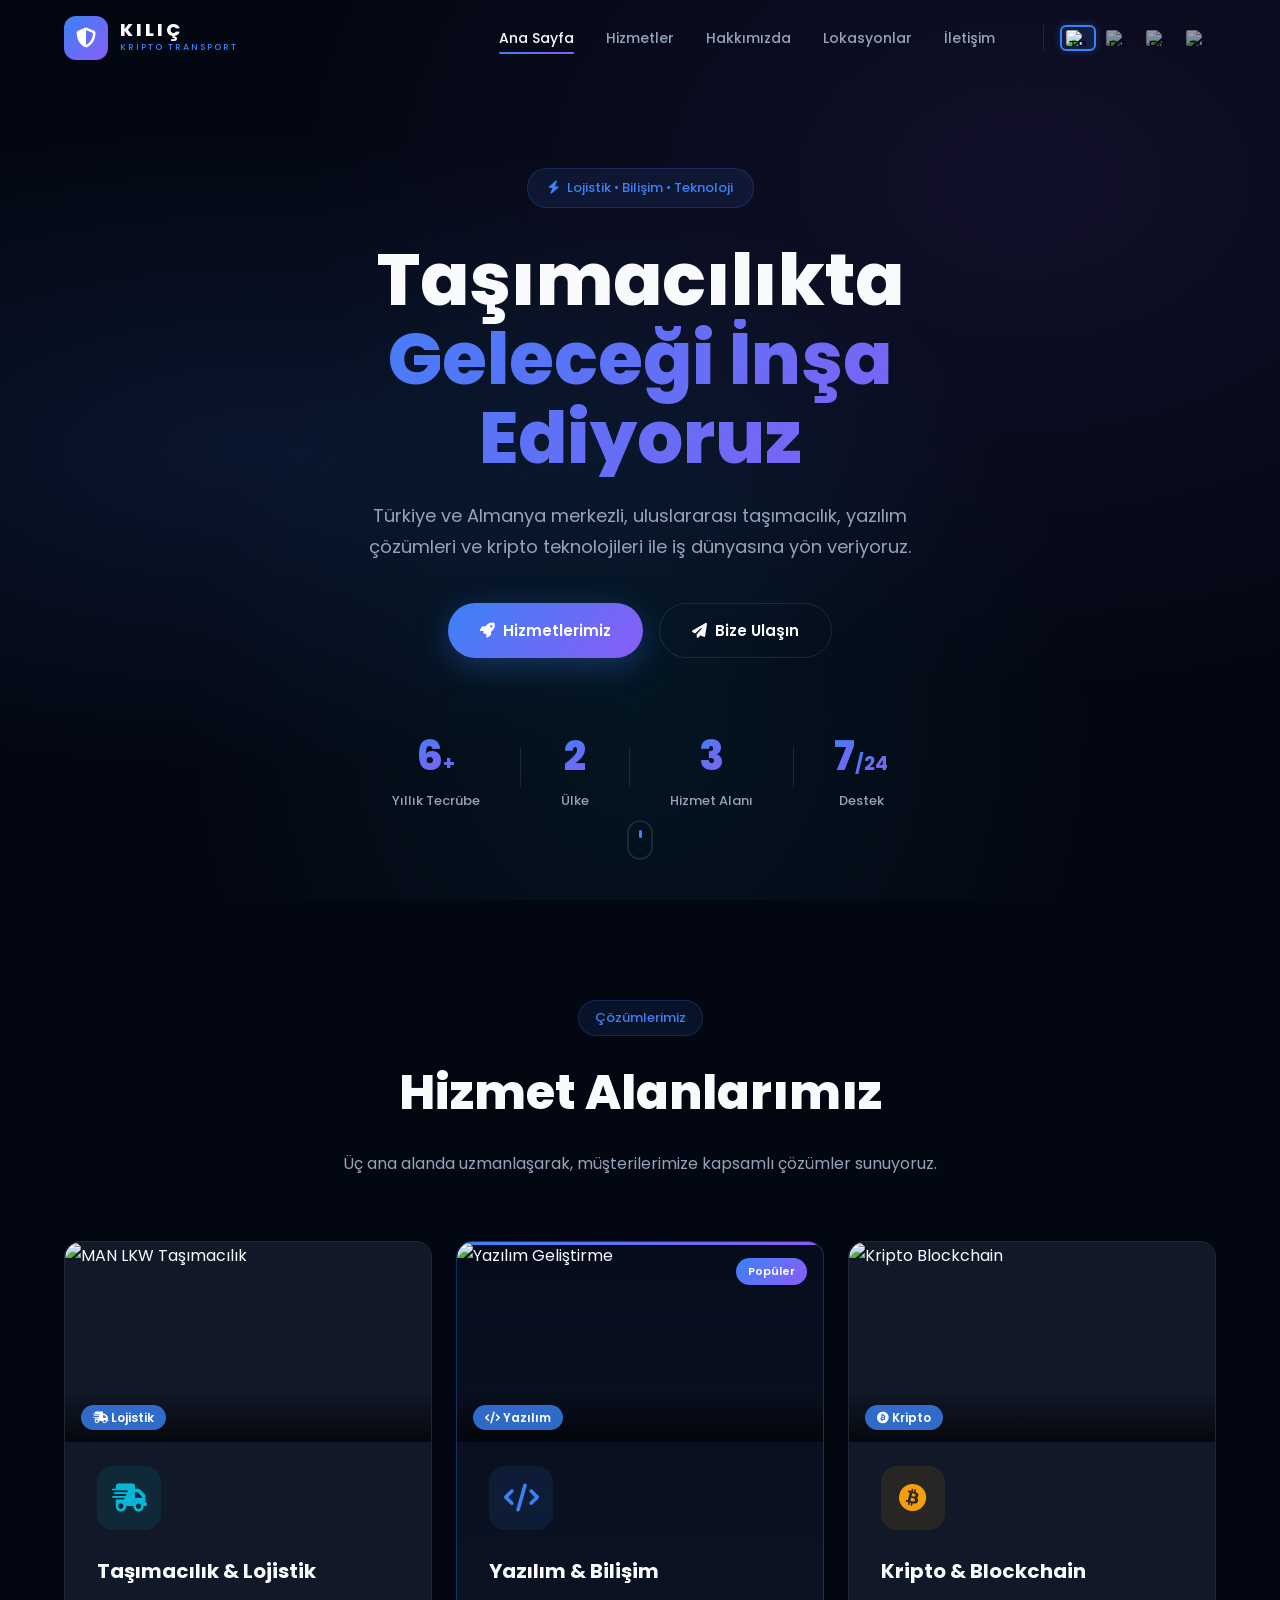
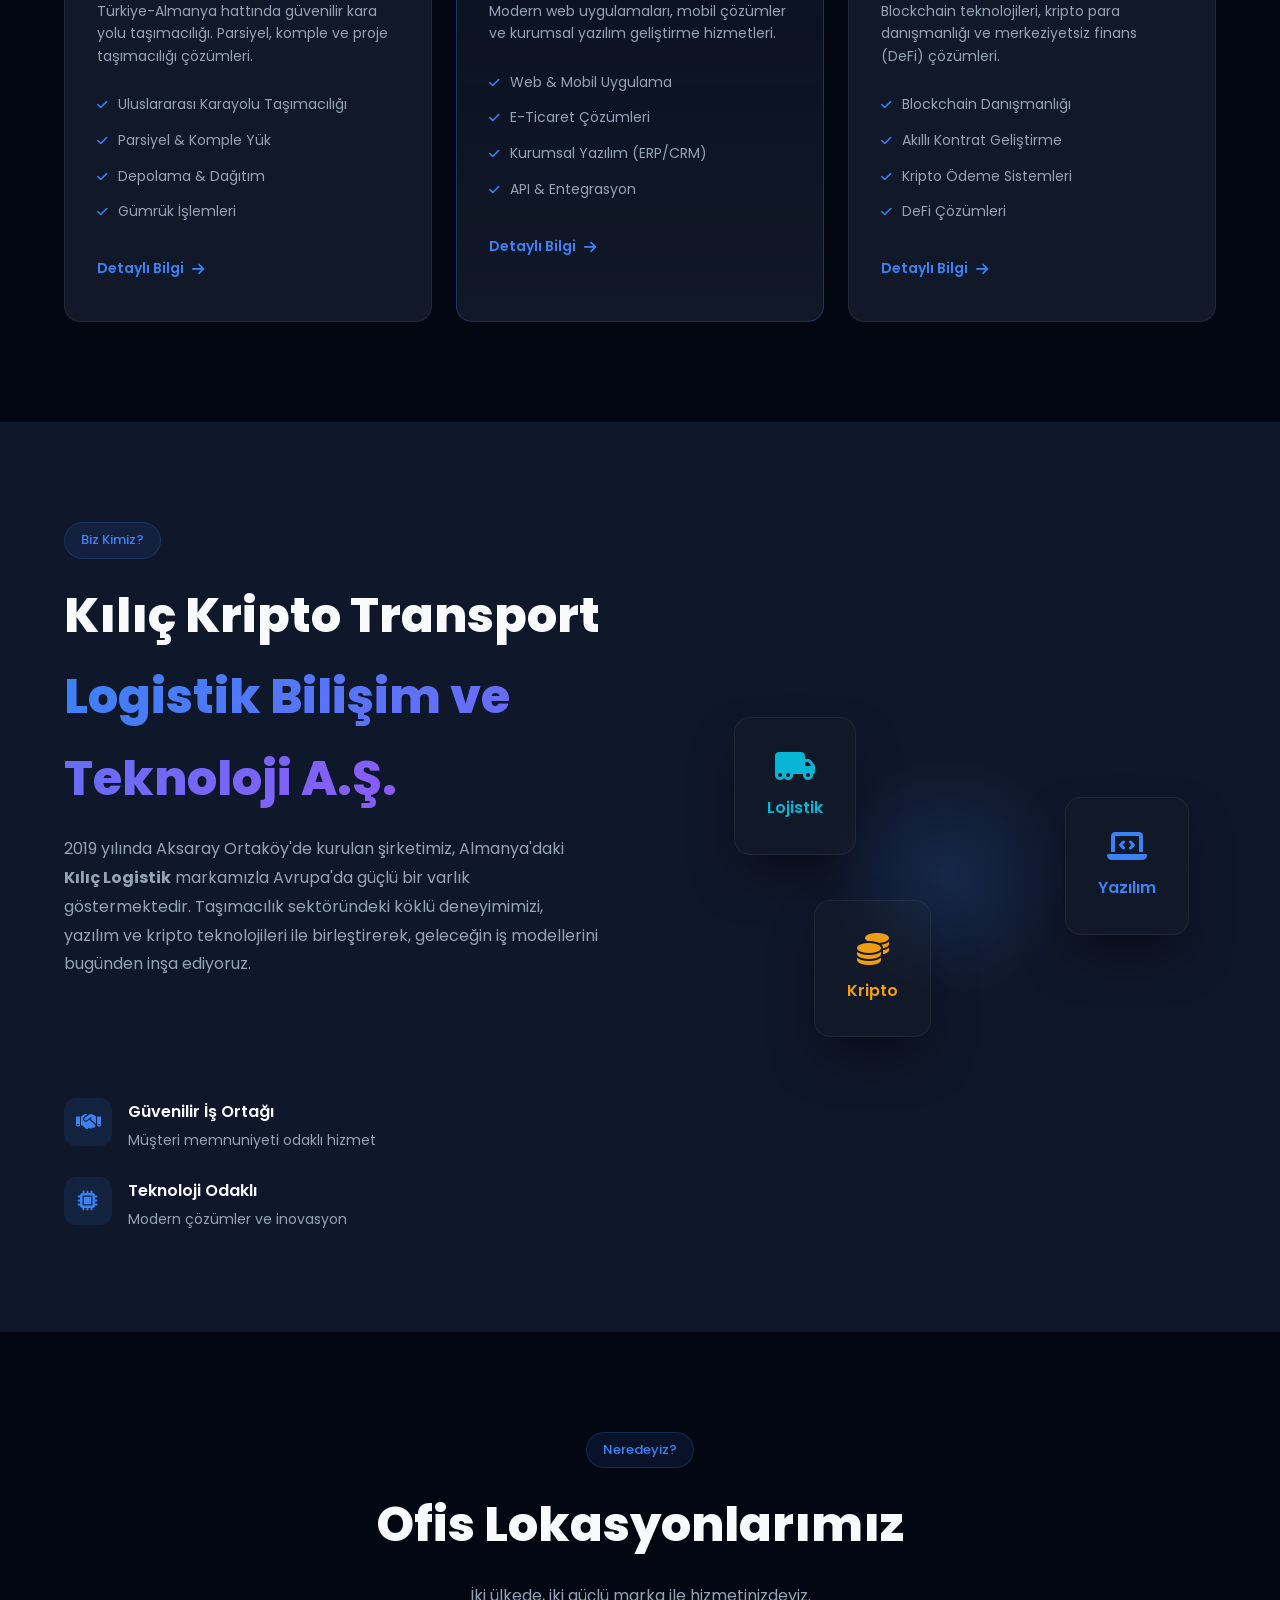
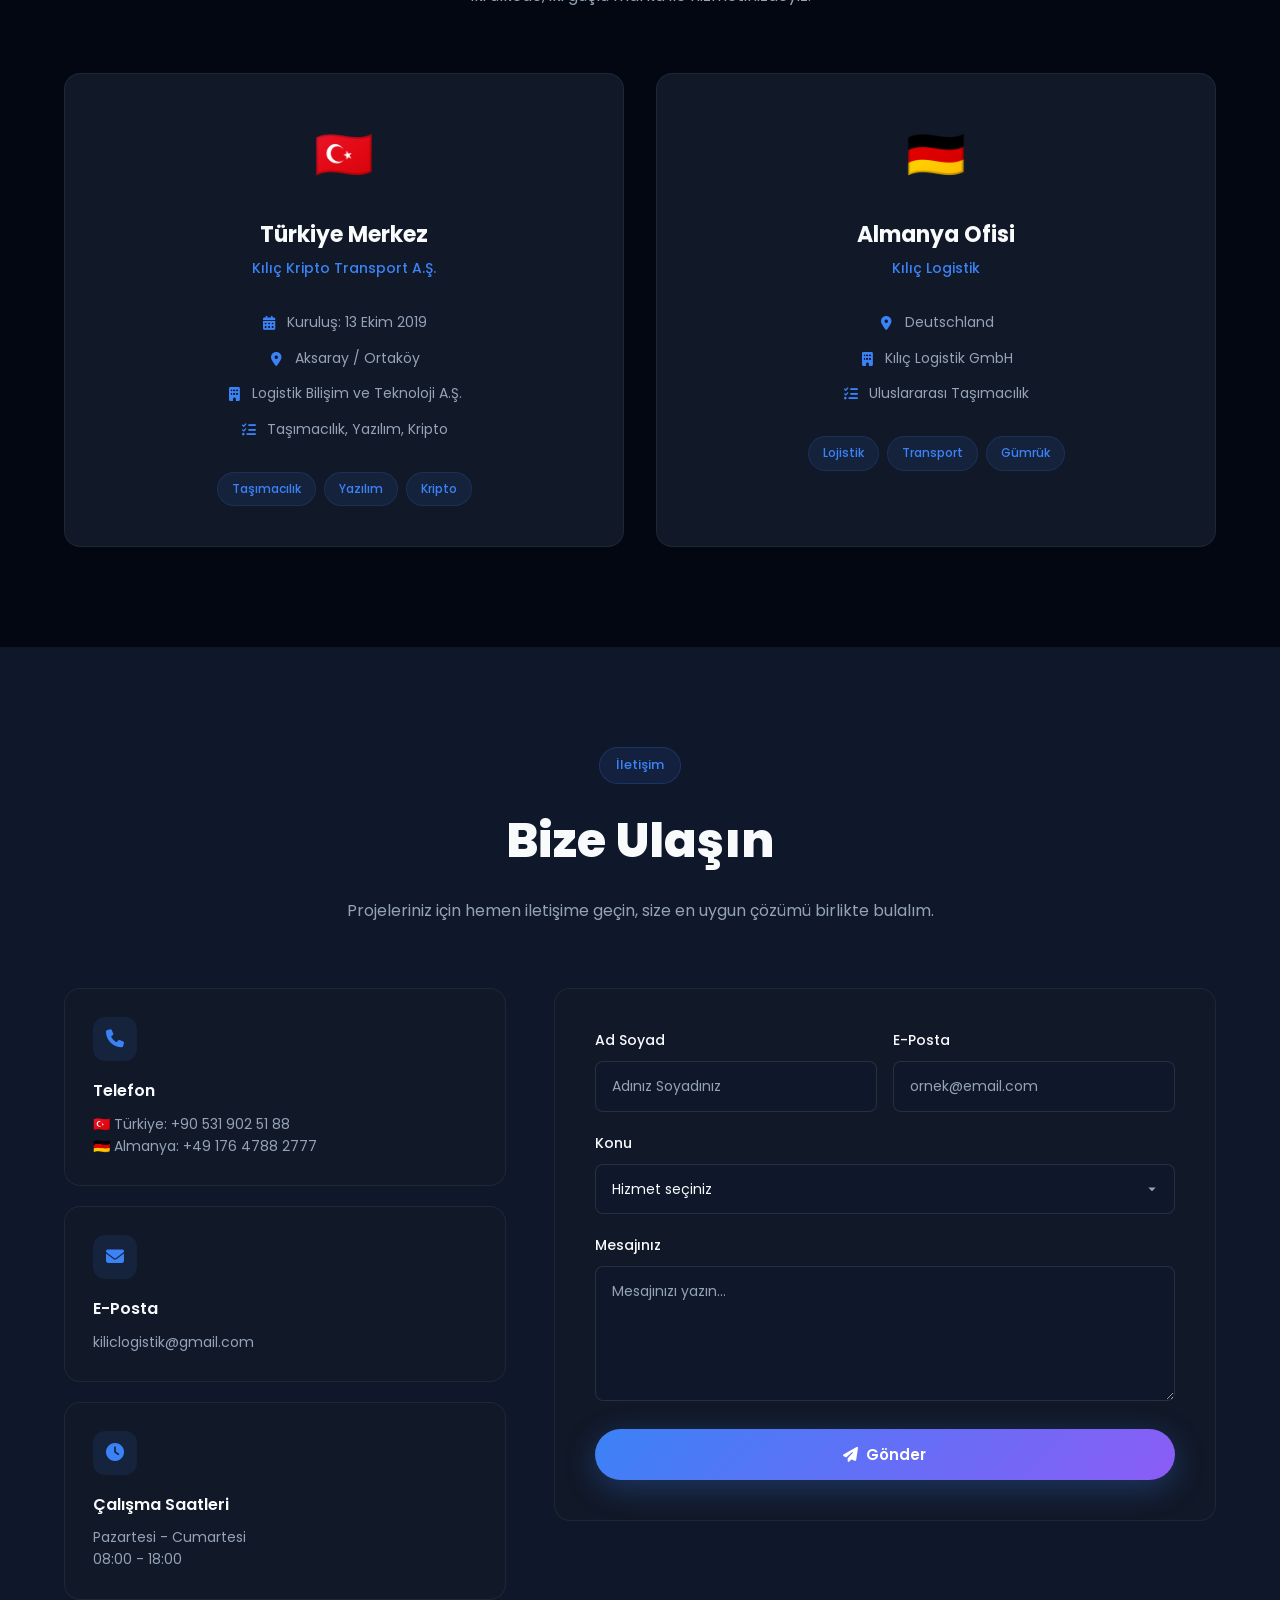
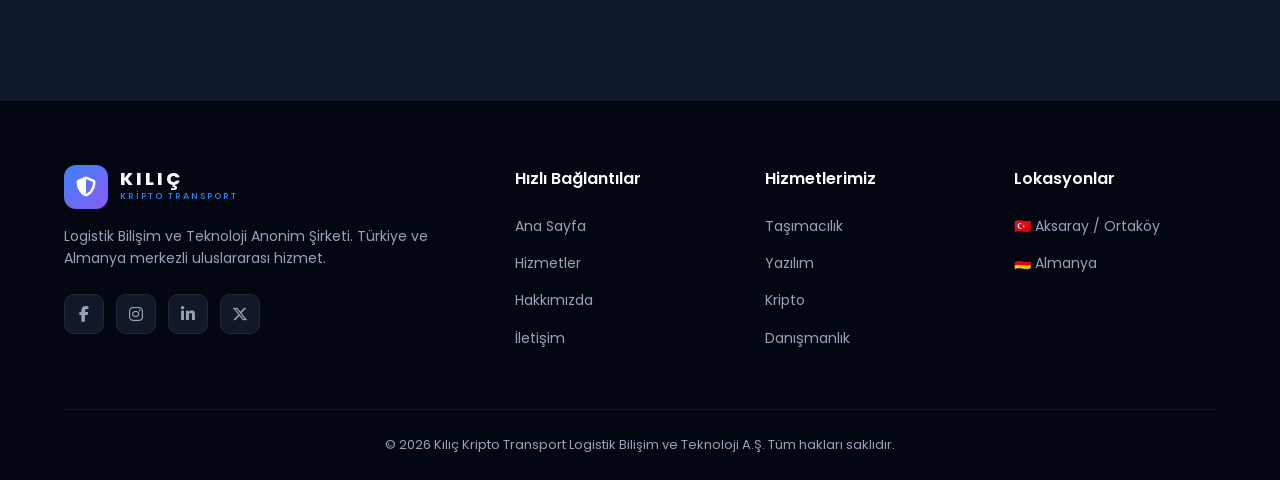
==== index.html @ 47038015 "Dil butonlarina gercek bayrak resimleri eklendi" ====
<!DOCTYPE html>
<html lang="tr">
<head>
    <meta charset="UTF-8">
    <meta name="viewport" content="width=device-width, initial-scale=1.0">
    <title>KILIÇ KRİPTO TRANSPORT | Lojistik, Bilişim & Teknoloji A.Ş.</title>
    <meta name="description" content="Kılıç Kripto Transport - Taşımacılık, Yazılım ve Kripto çözümleri. Aksaray Ortaköy ve Almanya merkezli lojistik ve teknoloji şirketi.">
    <meta name="keywords" content="taşımacılık, lojistik, kripto, yazılım, transport, Aksaray, Almanya, Kılıç Logistik">
    <link rel="preconnect" href="https://fonts.googleapis.com">
    <link rel="preconnect" href="https://fonts.gstatic.com" crossorigin>
    <link href="https://fonts.googleapis.com/css2?family=Poppins:wght@300;400;500;600;700;800;900&display=swap" rel="stylesheet">
    <link rel="stylesheet" href="https://cdnjs.cloudflare.com/ajax/libs/font-awesome/6.5.1/css/all.min.css">
    <link rel="stylesheet" href="css/style.css">
</head>
<body>

    <!-- Navbar -->
    <nav class="navbar" id="navbar">
        <div class="container">
            <a href="#hero" class="logo">
                <div class="logo-icon">
                    <i class="fas fa-shield-halved"></i>
                </div>
                <div class="logo-text">
                    <span class="logo-main">KILIÇ</span>
                    <span class="logo-sub">KRİPTO TRANSPORT</span>
                </div>
            </a>
            <ul class="nav-links" id="navLinks">
                <li><a href="#hero" class="active" data-i18n="navHome">Ana Sayfa</a></li>
                <li><a href="#hizmetler" data-i18n="navServices">Hizmetler</a></li>
                <li><a href="#hakkimizda" data-i18n="navAbout">Hakkımızda</a></li>
                <li><a href="#lokasyonlar" data-i18n="navLocations">Lokasyonlar</a></li>
                <li><a href="#iletisim" data-i18n="navContact">İletişim</a></li>
                <li class="lang-switch">
                    <button class="lang-btn active-lang" data-lang="tr"><img src="https://flagcdn.com/w40/tr.png" alt="TR" width="24" height="16"></button>
                    <button class="lang-btn" data-lang="de"><img src="https://flagcdn.com/w40/de.png" alt="DE" width="24" height="16"></button>
                    <button class="lang-btn" data-lang="en"><img src="https://flagcdn.com/w40/gb.png" alt="EN" width="24" height="16"></button>
                    <button class="lang-btn" data-lang="zh"><img src="https://flagcdn.com/w40/cn.png" alt="ZH" width="24" height="16"></button>
                </li>
            </ul>
            <button class="hamburger" id="hamburger" aria-label="Menüyü aç">
                <span></span>
                <span></span>
                <span></span>
            </button>
        </div>
    </nav>

    <!-- Hero Section -->
    <section class="hero" id="hero">
        <div class="hero-bg">
            <div class="hero-particles" id="particles"></div>
        </div>
        <div class="container hero-content">
            <div class="hero-badge">
                <i class="fas fa-bolt"></i> <span data-i18n="heroBadge">Lojistik • Bilişim • Teknoloji</span>
            </div>
            <h1 class="hero-title">
                <span class="title-line" data-i18n="heroTitle1">Taşımacılıkta</span>
                <span class="title-line gradient-text" data-i18n="heroTitle2">Geleceği İnşa Ediyoruz</span>
            </h1>
            <p class="hero-desc" data-i18n="heroDesc">
                Türkiye ve Almanya merkezli, uluslararası taşımacılık, yazılım çözümleri ve 
                kripto teknolojileri ile iş dünyasına yön veriyoruz.
            </p>
            <div class="hero-buttons">
                <a href="#hizmetler" class="btn btn-primary">
                    <i class="fas fa-rocket"></i> <span data-i18n="heroBtn1">Hizmetlerimiz</span>
                </a>
                <a href="#iletisim" class="btn btn-outline">
                    <i class="fas fa-paper-plane"></i> <span data-i18n="heroBtn2">Bize Ulaşın</span>
                </a>
            </div>
            <div class="hero-stats">
                <div class="stat">
                    <span class="stat-num" data-target="6">0</span><span class="stat-plus">+</span>
                    <span class="stat-label" data-i18n="statYears">Yıllık Tecrübe</span>
                </div>
                <div class="stat-divider"></div>
                <div class="stat">
                    <span class="stat-num" data-target="2">0</span>
                    <span class="stat-label" data-i18n="statCountry">Ülke</span>
                </div>
                <div class="stat-divider"></div>
                <div class="stat">
                    <span class="stat-num" data-target="3">0</span>
                    <span class="stat-label" data-i18n="statService">Hizmet Alanı</span>
                </div>
                <div class="stat-divider"></div>
                <div class="stat">
                    <span class="stat-num" data-target="7">0</span><span class="stat-plus">/24</span>
                    <span class="stat-label" data-i18n="statSupport">Destek</span>
                </div>
            </div>
        </div>
        <div class="scroll-indicator">
            <div class="mouse">
                <div class="wheel"></div>
            </div>
        </div>
    </section>

    <!-- Hizmetler Section -->
    <section class="section hizmetler" id="hizmetler">
        <div class="container">
            <div class="section-header">
                <span class="section-badge" data-i18n="sectionServices">Çözümlerimiz</span>
                <h2 class="section-title" data-i18n="servicesTitle">Hizmet Alanlarımız</h2>
                <p class="section-desc" data-i18n="servicesDesc">Üç ana alanda uzmanlaşarak, müşterilerimize kapsamlı çözümler sunuyoruz.</p>
            </div>
            <div class="services-grid">
                <!-- Taşımacılık -->
                <div class="service-card" data-aos="fade-up">
                    <div class="service-image">
                        <img src="https://images.pexels.com/photos/2199293/pexels-photo-2199293.jpeg?auto=compress&cs=tinysrgb&w=600&h=340&fit=crop" alt="MAN LKW Taşımacılık" loading="lazy">
                        <div class="service-image-overlay">
                            <span><i class="fas fa-truck-fast"></i> Lojistik</span>
                        </div>
                    </div>
                    <div class="service-icon transport">
                        <i class="fas fa-truck-fast"></i>
                    </div>
                    <h3 data-i18n="serviceTransportTitle">Taşımacılık & Lojistik</h3>
                    <p data-i18n="serviceTransportDesc">Türkiye-Almanya hattında güvenilir kara yolu taşımacılığı. Parsiyel, komple ve proje taşımacılığı çözümleri.</p>
                    <ul class="service-features">
                        <li><i class="fas fa-check"></i> <span data-i18n="serviceTransportF1">Uluslararası Karayolu Taşımacılığı</span></li>
                        <li><i class="fas fa-check"></i> <span data-i18n="serviceTransportF2">Parsiyel & Komple Yük</span></li>
                        <li><i class="fas fa-check"></i> <span data-i18n="serviceTransportF3">Depolama & Dağıtım</span></li>
                        <li><i class="fas fa-check"></i> <span data-i18n="serviceTransportF4">Gümrük İşlemleri</span></li>
                    </ul>
                    <a href="#" class="service-link" data-modal="modal-transport">
                        <span data-i18n="detailBtn">Detaylı Bilgi</span> <i class="fas fa-arrow-right"></i>
                    </a>
                </div>

                <!-- Yazılım -->
                <div class="service-card featured" data-aos="fade-up" data-aos-delay="100">
                    <div class="featured-badge" data-i18n="popularBadge">Popüler</div>
                    <div class="service-image">
                        <img src="https://images.unsplash.com/photo-1555066931-4365d14bab8c?w=600&h=340&fit=crop" alt="Yazılım Geliştirme" loading="lazy">
                        <div class="service-image-overlay">
                            <span><i class="fas fa-code"></i> Yazılım</span>
                        </div>
                    </div>
                    <div class="service-icon software">
                        <i class="fas fa-code"></i>
                    </div>
                    <h3 data-i18n="serviceSoftwareTitle">Yazılım & Bilişim</h3>
                    <p data-i18n="serviceSoftwareDesc">Modern web uygulamaları, mobil çözümler ve kurumsal yazılım geliştirme hizmetleri.</p>
                    <ul class="service-features">
                        <li><i class="fas fa-check"></i> <span data-i18n="serviceSoftwareF1">Web & Mobil Uygulama</span></li>
                        <li><i class="fas fa-check"></i> <span data-i18n="serviceSoftwareF2">E-Ticaret Çözümleri</span></li>
                        <li><i class="fas fa-check"></i> <span data-i18n="serviceSoftwareF3">Kurumsal Yazılım (ERP/CRM)</span></li>
                        <li><i class="fas fa-check"></i> <span data-i18n="serviceSoftwareF4">API & Entegrasyon</span></li>
                    </ul>
                    <a href="#" class="service-link" data-modal="modal-software">
                        <span data-i18n="detailBtn">Detaylı Bilgi</span> <i class="fas fa-arrow-right"></i>
                    </a>
                </div>

                <!-- Kripto -->
                <div class="service-card" data-aos="fade-up" data-aos-delay="200">
                    <div class="service-image">
                        <img src="https://images.unsplash.com/photo-1639762681485-074b7f938ba0?w=600&h=340&fit=crop" alt="Kripto Blockchain" loading="lazy">
                        <div class="service-image-overlay">
                            <span><i class="fab fa-bitcoin"></i> Kripto</span>
                        </div>
                    </div>
                    <div class="service-icon crypto">
                        <i class="fab fa-bitcoin"></i>
                    </div>
                    <h3 data-i18n="serviceCryptoTitle">Kripto & Blockchain</h3>
                    <p data-i18n="serviceCryptoDesc">Blockchain teknolojileri, kripto para danışmanlığı ve merkeziyetsiz finans (DeFi) çözümleri.</p>
                    <ul class="service-features">
                        <li><i class="fas fa-check"></i> <span data-i18n="serviceCryptoF1">Blockchain Danışmanlığı</span></li>
                        <li><i class="fas fa-check"></i> <span data-i18n="serviceCryptoF2">Akıllı Kontrat Geliştirme</span></li>
                        <li><i class="fas fa-check"></i> <span data-i18n="serviceCryptoF3">Kripto Ödeme Sistemleri</span></li>
                        <li><i class="fas fa-check"></i> <span data-i18n="serviceCryptoF4">DeFi Çözümleri</span></li>
                    </ul>
                    <a href="#" class="service-link" data-modal="modal-crypto">
                        <span data-i18n="detailBtn">Detaylı Bilgi</span> <i class="fas fa-arrow-right"></i>
                    </a>
                </div>
            </div>
        </div>
    </section>

    <!-- Hakkımızda Section -->
    <section class="section hakkimizda" id="hakkimizda">
        <div class="container">
            <div class="about-grid">
                <div class="about-content">
                    <span class="section-badge" data-i18n="aboutBadge">Biz Kimiz?</span>
                    <h2 class="section-title left-align">Kılıç Kripto Transport<br><span class="gradient-text">Logistik Bilişim ve Teknoloji A.Ş.</span></h2>
                    <p class="about-text" data-i18n-html="aboutText">
                        2019 yılında Aksaray Ortaköy'de kurulan şirketimiz, Almanya'daki <strong>Kılıç Logistik</strong> markamızla 
                        Avrupa'da güçlü bir varlık göstermektedir. Taşımacılık sektöründeki köklü deneyimimizi, 
                        yazılım ve kripto teknolojileri ile birleştirerek, geleceğin iş modellerini bugünden inşa ediyoruz.
                    </p>
                    <div class="about-features">
                        <div class="about-feature">
                            <div class="feature-icon"><i class="fas fa-globe-europe"></i></div>
                            <div>
                                <h4 data-i18n="aboutFeat1Title">Uluslararası Operasyon</h4>
                                <p data-i18n="aboutFeat1Desc">Türkiye ve Almanya'da aktif ofisler</p>
                            </div>
                        </div>
                        <div class="about-feature">
                            <div class="feature-icon"><i class="fas fa-handshake"></i></div>
                            <div>
                                <h4 data-i18n="aboutFeat2Title">Güvenilir İş Ortağı</h4>
                                <p data-i18n="aboutFeat2Desc">Müşteri memnuniyeti odaklı hizmet</p>
                            </div>
                        </div>
                        <div class="about-feature">
                            <div class="feature-icon"><i class="fas fa-microchip"></i></div>
                            <div>
                                <h4 data-i18n="aboutFeat3Title">Teknoloji Odaklı</h4>
                                <p data-i18n="aboutFeat3Desc">Modern çözümler ve inovasyon</p>
                            </div>
                        </div>
                    </div>
                </div>
                <div class="about-visual">
                    <div class="about-card card-1">
                        <i class="fas fa-truck-moving"></i>
                        <span data-i18n="aboutCard1">Lojistik</span>
                    </div>
                    <div class="about-card card-2">
                        <i class="fas fa-laptop-code"></i>
                        <span data-i18n="aboutCard2">Yazılım</span>
                    </div>
                    <div class="about-card card-3">
                        <i class="fas fa-coins"></i>
                        <span data-i18n="aboutCard3">Kripto</span>
                    </div>
                    <div class="about-glow"></div>
                </div>
            </div>
        </div>
    </section>

    <!-- Lokasyonlar Section -->
    <section class="section lokasyonlar" id="lokasyonlar">
        <div class="container">
            <div class="section-header">
                <span class="section-badge" data-i18n="locBadge">Neredeyiz?</span>
                <h2 class="section-title" data-i18n="locTitle">Ofis Lokasyonlarımız</h2>
                <p class="section-desc" data-i18n="locDesc">İki ülkede, iki güçlü marka ile hizmetinizdeyiz.</p>
            </div>
            <div class="locations-grid">
                <div class="location-card">
                    <div class="location-flag">
                        <span class="flag-emoji">🇹🇷</span>
                    </div>
                    <h3 data-i18n="locTR">Türkiye Merkez</h3>
                    <h4 data-i18n="locTRCompany">Kılıç Kripto Transport A.Ş.</h4>
                    <div class="location-info">
                        <p><i class="fas fa-calendar-alt"></i> <span data-i18n="locTRFounded">Kuruluş: 13 Ekim 2019</span></p>
                        <p><i class="fas fa-map-marker-alt"></i> <span data-i18n="locTRCity">Aksaray / Ortaköy</span></p>
                        <p><i class="fas fa-building"></i> <span data-i18n="locTRType">Logistik Bilişim ve Teknoloji A.Ş.</span></p>
                        <p><i class="fas fa-tasks"></i> <span data-i18n="locTRServices">Taşımacılık, Yazılım, Kripto</span></p>
                    </div>
                    <div class="location-services">
                        <span class="loc-tag" data-i18n="tagTransport">Taşımacılık</span>
                        <span class="loc-tag" data-i18n="tagSoftware">Yazılım</span>
                        <span class="loc-tag" data-i18n="tagCrypto">Kripto</span>
                    </div>
                </div>
                <div class="location-card">
                    <div class="location-flag">
                        <span class="flag-emoji">🇩🇪</span>
                    </div>
                    <h3 data-i18n="locDE">Almanya Ofisi</h3>
                    <h4 data-i18n="locDECompany">Kılıç Logistik</h4>
                    <div class="location-info">
                        <p><i class="fas fa-map-marker-alt"></i> <span data-i18n="locDECity">Deutschland</span></p>
                        <p><i class="fas fa-building"></i> <span data-i18n="locDEType">Kılıç Logistik GmbH</span></p>
                        <p><i class="fas fa-tasks"></i> <span data-i18n="locDEServices">Uluslararası Taşımacılık</span></p>
                    </div>
                    <div class="location-services">
                        <span class="loc-tag" data-i18n="tagLogistic">Lojistik</span>
                        <span class="loc-tag" data-i18n="tagTransportDE">Transport</span>
                        <span class="loc-tag" data-i18n="tagCustoms">Gümrük</span>
                    </div>
                </div>
            </div>
        </div>
    </section>

    <!-- İletişim Section -->
    <section class="section iletisim" id="iletisim">
        <div class="container">
            <div class="section-header">
                <span class="section-badge" data-i18n="contactBadge">İletişim</span>
                <h2 class="section-title" data-i18n="contactTitle">Bize Ulaşın</h2>
                <p class="section-desc" data-i18n="contactDesc">Projeleriniz için hemen iletişime geçin, size en uygun çözümü birlikte bulalım.</p>
            </div>
            <div class="contact-grid">
                <div class="contact-info-cards">
                    <div class="contact-card">
                        <div class="contact-icon"><i class="fas fa-phone"></i></div>
                        <h4 data-i18n="contactPhone">Telefon</h4>
                        <p>🇹🇷 Türkiye: +90 531 902 51 88</p>
                        <p>🇩🇪 Almanya: +49 176 4788 2777</p>
                    </div>
                    <div class="contact-card">
                        <div class="contact-icon"><i class="fas fa-envelope"></i></div>
                        <h4 data-i18n="contactEmail">E-Posta</h4>
                        <p>kiliclogistik@gmail.com</p>
                    </div>
                    <div class="contact-card">
                        <div class="contact-icon"><i class="fas fa-clock"></i></div>
                        <h4 data-i18n="contactHours">Çalışma Saatleri</h4>
                        <p data-i18n="contactDays">Pazartesi - Cumartesi</p>
                        <p>08:00 - 18:00</p>
                    </div>
                </div>
                <form class="contact-form" id="contactForm">
                    <div class="form-row">
                        <div class="form-group">
                            <label for="name" data-i18n="formName">Ad Soyad</label>
                            <input type="text" id="name" name="name" data-i18n-ph="formNamePH" placeholder="Adınız Soyadınız" required>
                        </div>
                        <div class="form-group">
                            <label for="email" data-i18n="formEmail">E-Posta</label>
                            <input type="email" id="email" name="email" placeholder="ornek@email.com" required>
                        </div>
                    </div>
                    <div class="form-group">
                        <label for="subject" data-i18n="formSubject">Konu</label>
                        <select id="subject" name="subject" required>
                            <option value="" disabled selected data-i18n="formSubjectPH">Hizmet seçiniz</option>
                            <option value="tasima" data-i18n="formSubjectOpt1">Taşımacılık & Lojistik</option>
                            <option value="yazilim" data-i18n="formSubjectOpt2">Yazılım & Bilişim</option>
                            <option value="kripto" data-i18n="formSubjectOpt3">Kripto & Blockchain</option>
                            <option value="diger" data-i18n="formSubjectOpt4">Diğer</option>
                        </select>
                    </div>
                    <div class="form-group">
                        <label for="message" data-i18n="formMessage">Mesajınız</label>
                        <textarea id="message" name="message" rows="5" data-i18n-ph="formMessagePH" placeholder="Mesajınızı yazın..." required></textarea>
                    </div>
                    <button type="submit" class="btn btn-primary btn-full">
                        <i class="fas fa-paper-plane"></i> <span data-i18n="formSend">Gönder</span>
                    </button>
                </form>
            </div>
        </div>
    </section>

    <!-- Footer -->
    <footer class="footer">
        <div class="container">
            <div class="footer-grid">
                <div class="footer-brand">
                    <div class="logo">
                        <div class="logo-icon"><i class="fas fa-shield-halved"></i></div>
                        <div class="logo-text">
                            <span class="logo-main">KILIÇ</span>
                            <span class="logo-sub">KRİPTO TRANSPORT</span>
                        </div>
                    </div>
                    <p data-i18n="footerDesc">Logistik Bilişim ve Teknoloji Anonim Şirketi. Türkiye ve Almanya merkezli uluslararası hizmet.</p>
                    <div class="social-links">
                        <a href="#" aria-label="Facebook"><i class="fab fa-facebook-f"></i></a>
                        <a href="#" aria-label="Instagram"><i class="fab fa-instagram"></i></a>
                        <a href="#" aria-label="LinkedIn"><i class="fab fa-linkedin-in"></i></a>
                        <a href="#" aria-label="Twitter"><i class="fab fa-x-twitter"></i></a>
                    </div>
                </div>
                <div class="footer-links">
                    <h4 data-i18n="footerQuick">Hızlı Bağlantılar</h4>
                    <ul>
                        <li><a href="#hero" data-i18n="navHome">Ana Sayfa</a></li>
                        <li><a href="#hizmetler" data-i18n="navServices">Hizmetler</a></li>
                        <li><a href="#hakkimizda" data-i18n="navAbout">Hakkımızda</a></li>
                        <li><a href="#iletisim" data-i18n="navContact">İletişim</a></li>
                    </ul>
                </div>
                <div class="footer-links">
                    <h4 data-i18n="footerServices">Hizmetlerimiz</h4>
                    <ul>
                        <li><a href="#hizmetler" data-i18n="tagTransport">Taşımacılık</a></li>
                        <li><a href="#hizmetler" data-i18n="tagSoftware">Yazılım</a></li>
                        <li><a href="#hizmetler" data-i18n="tagCrypto">Kripto</a></li>
                        <li><a href="#hizmetler" data-i18n="footerConsulting">Danışmanlık</a></li>
                    </ul>
                </div>
                <div class="footer-links">
                    <h4 data-i18n="footerLocations">Lokasyonlar</h4>
                    <ul>
                        <li><a href="#lokasyonlar">🇹🇷 Aksaray / Ortaköy</a></li>
                        <li><a href="#lokasyonlar">🇩🇪 Almanya</a></li>
                    </ul>
                </div>
            </div>
            <div class="footer-bottom">
                <p data-i18n="footerCopy">&copy; 2026 Kılıç Kripto Transport Logistik Bilişim ve Teknoloji A.Ş. Tüm hakları saklıdır.</p>
            </div>
        </div>
    </footer>

    <!-- Back to Top -->
    <button class="back-to-top" id="backToTop" aria-label="Yukarı çık">
        <i class="fas fa-chevron-up"></i>
    </button>

    <script src="js/i18n.js"></script>
    <script src="js/main.js"></script>

    <!-- ===== Detay Modalları ===== -->

    <!-- Taşımacılık Modal -->
    <div class="modal-overlay" id="modal-transport">
        <div class="modal">
            <button class="modal-close" aria-label="Kapat"><i class="fas fa-times"></i></button>
            <div class="modal-header">
                <img src="https://images.pexels.com/photos/2199293/pexels-photo-2199293.jpeg?auto=compress&cs=tinysrgb&w=1200&h=500&fit=crop" alt="MAN LKW">
                <div class="modal-header-overlay">
                    <h2><i class="fas fa-truck-fast"></i> Taşımacılık & Lojistik</h2>
                </div>
            </div>
            <div class="modal-body">
                <p class="modal-intro">Kılıç Kripto Transport olarak, Türkiye-Almanya hattında profesyonel karayolu taşımacılığı hizmeti sunuyoruz. Modern MAN TIR filomuz ve deneyimli ekibimizle yüklerinizi güvenle taşıyoruz.</p>
                
                <div class="modal-gallery">
                    <div class="gallery-item">
                        <img src="https://images.unsplash.com/photo-1586528116311-ad8dd3c8310d?w=600&h=400&fit=crop" alt="MAN TIR Filosu">
                        <span>MAN TIR Filosu</span>
                    </div>
                    <div class="gallery-item">
                        <img src="https://images.unsplash.com/photo-1553413077-190dd305871c?w=600&h=400&fit=crop" alt="Depo Lager">
                        <span>Depolama / Lager</span>
                    </div>
                    <div class="gallery-item">
                        <img src="https://images.unsplash.com/photo-1494412574643-ff11b0a5eb19?w=600&h=400&fit=crop" alt="Uluslararası Taşımacılık">
                        <span>Uluslararası Taşıma</span>
                    </div>
                    <div class="gallery-item">
                        <img src="https://images.unsplash.com/photo-1578575437130-527eed3abbec?w=600&h=400&fit=crop" alt="Yük Dağıtım">
                        <span>Yük & Dağıtım</span>
                    </div>
                </div>

                <div class="modal-details">
                    <div class="modal-detail-card">
                        <i class="fas fa-road"></i>
                        <h4>Karayolu Taşımacılığı</h4>
                        <p>Türkiye-Almanya arası düzenli sefer hatlarımızla, parsiyel ve komple yük taşımacılığı. FTL & LTL hizmetleri.</p>
                    </div>
                    <div class="modal-detail-card">
                        <i class="fas fa-warehouse"></i>
                        <h4>Depolama (Lager)</h4>
                        <p>Türkiye ve Almanya'da modern depolama tesisleri. Kısa ve uzun süreli stok yönetimi, cross-docking hizmetleri.</p>
                    </div>
                    <div class="modal-detail-card">
                        <i class="fas fa-file-contract"></i>
                        <h4>Gümrük & Belgeler</h4>
                        <p>Transit gümrük işlemleri, TIR karnesi, CMR belgesi ve tüm resmi evrak süreçleri.</p>
                    </div>
                    <div class="modal-detail-card">
                        <i class="fas fa-satellite-dish"></i>
                        <h4>Canlı Takip</h4>
                        <p>GPS tabanlı araç takip sistemi ile yükünüzün nerede olduğunu anlık izleyin.</p>
                    </div>
                </div>

                <a href="#iletisim" class="btn btn-primary modal-cta" onclick="document.getElementById('modal-transport').classList.remove('active')">
                    <i class="fas fa-paper-plane"></i> Teklif Alın
                </a>
            </div>
        </div>
    </div>

    <!-- Yazılım Modal -->
    <div class="modal-overlay" id="modal-software">
        <div class="modal">
            <button class="modal-close" aria-label="Kapat"><i class="fas fa-times"></i></button>
            <div class="modal-header">
                <img src="https://images.unsplash.com/photo-1555066931-4365d14bab8c?w=1200&h=500&fit=crop" alt="Yazılım Geliştirme">
                <div class="modal-header-overlay">
                    <h2><i class="fas fa-code"></i> Yazılım & Bilişim</h2>
                </div>
            </div>
            <div class="modal-body">
                <p class="modal-intro">Dijital dönüşümünüzü hızlandırın. Web siteleri, mobil uygulamalar, e-ticaret platformları ve kurumsal yazılım çözümleri ile işinizi büyütün.</p>
                
                <div class="modal-gallery">
                    <div class="gallery-item">
                        <img src="https://images.unsplash.com/photo-1460925895917-afdab827c52f?w=600&h=400&fit=crop" alt="Web Geliştirme">
                        <span>Web Geliştirme</span>
                    </div>
                    <div class="gallery-item">
                        <img src="https://images.unsplash.com/photo-1512941937669-90a1b58e7e9c?w=600&h=400&fit=crop" alt="Mobil Uygulama">
                        <span>Mobil Uygulama</span>
                    </div>
                    <div class="gallery-item">
                        <img src="https://images.unsplash.com/photo-1556742049-0cfed4f6a45d?w=600&h=400&fit=crop" alt="E-Ticaret">
                        <span>E-Ticaret</span>
                    </div>
                    <div class="gallery-item">
                        <img src="https://images.unsplash.com/photo-1551288049-bebda4e38f71?w=600&h=400&fit=crop" alt="Dashboard & ERP">
                        <span>Dashboard & ERP</span>
                    </div>
                </div>

                <div class="modal-details">
                    <div class="modal-detail-card">
                        <i class="fas fa-globe"></i>
                        <h4>Web Uygulamaları</h4>
                        <p>Modern, hızlı ve SEO uyumlu web siteleri. React, Next.js ve Node.js teknolojileri.</p>
                    </div>
                    <div class="modal-detail-card">
                        <i class="fas fa-mobile-alt"></i>
                        <h4>Mobil Uygulama</h4>
                        <p>iOS ve Android için native ve cross-platform mobil uygulamalar.</p>
                    </div>
                    <div class="modal-detail-card">
                        <i class="fas fa-shopping-cart"></i>
                        <h4>E-Ticaret</h4>
                        <p>Ödeme entegrasyonlu, stok yönetimli profesyonel e-ticaret platformları.</p>
                    </div>
                    <div class="modal-detail-card">
                        <i class="fas fa-cogs"></i>
                        <h4>Kurumsal Yazılım</h4>
                        <p>ERP, CRM, muhasebe ve iş süreçleri yönetim yazılımları.</p>
                    </div>
                </div>

                <a href="#iletisim" class="btn btn-primary modal-cta" onclick="document.getElementById('modal-software').classList.remove('active')">
                    <i class="fas fa-paper-plane"></i> Teklif Alın
                </a>
            </div>
        </div>
    </div>

    <!-- Kripto Modal -->
    <div class="modal-overlay" id="modal-crypto">
        <div class="modal">
            <button class="modal-close" aria-label="Kapat"><i class="fas fa-times"></i></button>
            <div class="modal-header">
                <img src="https://images.unsplash.com/photo-1639762681485-074b7f938ba0?w=1200&h=500&fit=crop" alt="Kripto Blockchain">
                <div class="modal-header-overlay">
                    <h2><i class="fab fa-bitcoin"></i> Kripto & Blockchain</h2>
                </div>
            </div>
            <div class="modal-body">
                <p class="modal-intro">Blockchain teknolojisi ve kripto para dünyasında profesyonel danışmanlık. Akıllı kontratlar, merkeziyetsiz finans (DeFi) ve kripto ödeme entegrasyonları.</p>
                
                <div class="modal-gallery">
                    <div class="gallery-item">
                        <img src="https://images.unsplash.com/photo-1621761191319-c6fb62004040?w=600&h=400&fit=crop" alt="Bitcoin Trading">
                        <span>Kripto Piyasalar</span>
                    </div>
                    <div class="gallery-item">
                        <img src="https://images.unsplash.com/photo-1639322537228-f710d846310a?w=600&h=400&fit=crop" alt="Blockchain Network">
                        <span>Blockchain Ağı</span>
                    </div>
                    <div class="gallery-item">
                        <img src="https://images.unsplash.com/photo-1622630998477-20aa696ecb05?w=600&h=400&fit=crop" alt="NFT & DeFi">
                        <span>DeFi Çözümleri</span>
                    </div>
                    <div class="gallery-item">
                        <img src="https://images.unsplash.com/photo-1642104704074-907c0698cbd9?w=600&h=400&fit=crop" alt="Smart Contract">
                        <span>Akıllı Kontrat</span>
                    </div>
                </div>

                <div class="modal-details">
                    <div class="modal-detail-card">
                        <i class="fas fa-link"></i>
                        <h4>Blockchain Danışmanlığı</h4>
                        <p>İşletmenize uygun blockchain çözümleri ve strateji planlaması.</p>
                    </div>
                    <div class="modal-detail-card">
                        <i class="fas fa-file-code"></i>
                        <h4>Akıllı Kontrat</h4>
                        <p>Solidity ile güvenli akıllı kontrat geliştirme ve denetim (audit) hizmetleri.</p>
                    </div>
                    <div class="modal-detail-card">
                        <i class="fas fa-wallet"></i>
                        <h4>Kripto Ödeme</h4>
                        <p>Web sitenize veya uygulamanıza kripto para ödeme entegrasyonu.</p>
                    </div>
                    <div class="modal-detail-card">
                        <i class="fas fa-chart-line"></i>
                        <h4>DeFi Platformları</h4>
                        <p>Merkeziyetsiz finans uygulamaları, yield farming ve likidite havuzları.</p>
                    </div>
                </div>

                <a href="#iletisim" class="btn btn-primary modal-cta" onclick="document.getElementById('modal-crypto').classList.remove('active')">
                    <i class="fas fa-paper-plane"></i> Teklif Alın
                </a>
            </div>
        </div>
    </div>

</body>
</html>
---- css/style.css ----
/* ==========================================
   KILIÇ KRİPTO TRANSPORT - Ana Stil Dosyası
   ========================================== */

/* ===== CSS Variables ===== */
:root {
    --primary: #0f172a;
    --primary-light: #1e293b;
    --accent: #3b82f6;
    --accent-hover: #2563eb;
    --accent-glow: rgba(59, 130, 246, 0.3);
    --gradient-1: linear-gradient(135deg, #3b82f6, #8b5cf6);
    --gradient-2: linear-gradient(135deg, #06b6d4, #3b82f6);
    --gradient-3: linear-gradient(135deg, #f59e0b, #ef4444);
    --text: #f8fafc;
    --text-muted: #94a3b8;
    --text-dark: #0f172a;
    --bg-dark: #030712;
    --bg-card: #111827;
    --bg-card-hover: #1f2937;
    --border: rgba(255, 255, 255, 0.06);
    --border-light: rgba(255, 255, 255, 0.1);
    --shadow: 0 25px 50px -12px rgba(0, 0, 0, 0.5);
    --radius: 16px;
    --radius-sm: 8px;
    --radius-full: 9999px;
    --transition: all 0.3s cubic-bezier(0.4, 0, 0.2, 1);
    --font: 'Poppins', sans-serif;
}

/* ===== Reset & Base ===== */
*, *::before, *::after {
    margin: 0;
    padding: 0;
    box-sizing: border-box;
}

html {
    scroll-behavior: smooth;
    scroll-padding-top: 80px;
}

body {
    font-family: var(--font);
    background: var(--bg-dark);
    color: var(--text);
    line-height: 1.7;
    overflow-x: hidden;
}

a {
    text-decoration: none;
    color: inherit;
    transition: var(--transition);
}

ul {
    list-style: none;
}

img {
    max-width: 100%;
    display: block;
}

.container {
    max-width: 1200px;
    margin: 0 auto;
    padding: 0 24px;
}

/* ===== Navbar ===== */
.navbar {
    position: fixed;
    top: 0;
    left: 0;
    right: 0;
    z-index: 1000;
    padding: 16px 0;
    transition: var(--transition);
    background: transparent;
}

.navbar.scrolled {
    background: rgba(3, 7, 18, 0.9);
    backdrop-filter: blur(20px);
    -webkit-backdrop-filter: blur(20px);
    border-bottom: 1px solid var(--border);
    padding: 10px 0;
}

.navbar .container {
    display: flex;
    align-items: center;
    justify-content: space-between;
}

.logo {
    display: flex;
    align-items: center;
    gap: 12px;
}

.logo-icon {
    width: 44px;
    height: 44px;
    background: var(--gradient-1);
    border-radius: 12px;
    display: flex;
    align-items: center;
    justify-content: center;
    font-size: 20px;
    color: white;
}

.logo-text {
    display: flex;
    flex-direction: column;
}

.logo-main {
    font-size: 18px;
    font-weight: 800;
    letter-spacing: 3px;
    line-height: 1.1;
}

.logo-sub {
    font-size: 9px;
    font-weight: 500;
    letter-spacing: 2px;
    color: var(--accent);
    text-transform: uppercase;
}

.nav-links {
    display: flex;
    align-items: center;
    gap: 32px;
}

.nav-links a {
    font-size: 14px;
    font-weight: 500;
    color: var(--text-muted);
    position: relative;
    padding: 4px 0;
}

.nav-links a::after {
    content: '';
    position: absolute;
    bottom: -2px;
    left: 0;
    width: 0;
    height: 2px;
    background: var(--gradient-1);
    border-radius: 1px;
    transition: var(--transition);
}

.nav-links a:hover,
.nav-links a.active {
    color: var(--text);
}

.nav-links a:hover::after,
.nav-links a.active::after {
    width: 100%;
}

.lang-switch {
    display: flex;
    align-items: center;
    gap: 4px;
    margin-left: 16px;
    padding-left: 16px;
    border-left: 1px solid var(--border-light);
}

.lang-btn {
    background: none;
    border: 2px solid transparent;
    cursor: pointer;
    padding: 3px 4px;
    border-radius: 6px;
    transition: var(--transition);
    line-height: 0;
    display: flex;
    align-items: center;
    opacity: 0.6;
}

.lang-btn img {
    border-radius: 2px;
    display: block;
}

.lang-btn:hover {
    opacity: 1;
    background: rgba(59, 130, 246, 0.1);
    border-color: var(--border-light);
}

.lang-btn.active-lang {
    opacity: 1;
    background: rgba(59, 130, 246, 0.15);
    border-color: var(--accent);
    box-shadow: 0 0 8px var(--accent-glow);
}

.hamburger {
    display: none;
    flex-direction: column;
    gap: 5px;
    background: none;
    border: none;
    cursor: pointer;
    padding: 4px;
}

.hamburger span {
    width: 24px;
    height: 2px;
    background: var(--text);
    border-radius: 2px;
    transition: var(--transition);
}

.hamburger.active span:nth-child(1) {
    transform: rotate(45deg) translate(5px, 5px);
}

.hamburger.active span:nth-child(2) {
    opacity: 0;
}

.hamburger.active span:nth-child(3) {
    transform: rotate(-45deg) translate(5px, -5px);
}

/* ===== Hero Section ===== */
.hero {
    min-height: 100vh;
    display: flex;
    align-items: center;
    position: relative;
    overflow: hidden;
    padding-top: 80px;
}

.hero-bg {
    position: absolute;
    inset: 0;
    background: 
        radial-gradient(ellipse at 20% 50%, rgba(59, 130, 246, 0.12) 0%, transparent 50%),
        radial-gradient(ellipse at 80% 20%, rgba(139, 92, 246, 0.1) 0%, transparent 50%),
        radial-gradient(ellipse at 50% 80%, rgba(6, 182, 212, 0.08) 0%, transparent 50%);
}

.hero-particles {
    position: absolute;
    inset: 0;
}

.particle {
    position: absolute;
    width: 4px;
    height: 4px;
    background: var(--accent);
    border-radius: 50%;
    opacity: 0;
    animation: float-particle 6s infinite;
}

@keyframes float-particle {
    0% { opacity: 0; transform: translateY(100vh) scale(0); }
    10% { opacity: 0.6; }
    90% { opacity: 0.6; }
    100% { opacity: 0; transform: translateY(-10vh) scale(1); }
}

.hero-content {
    position: relative;
    z-index: 2;
    text-align: center;
    max-width: 800px;
    margin: 0 auto;
}

.hero-badge {
    display: inline-flex;
    align-items: center;
    gap: 8px;
    background: rgba(59, 130, 246, 0.1);
    border: 1px solid rgba(59, 130, 246, 0.2);
    padding: 8px 20px;
    border-radius: var(--radius-full);
    font-size: 13px;
    color: var(--accent);
    font-weight: 500;
    margin-bottom: 32px;
    animation: fadeInDown 0.8s ease;
}

.hero-title {
    font-size: clamp(2.5rem, 6vw, 4.5rem);
    font-weight: 800;
    line-height: 1.1;
    margin-bottom: 24px;
    animation: fadeInUp 0.8s ease 0.2s both;
}

.title-line {
    display: block;
}

.gradient-text {
    background: var(--gradient-1);
    -webkit-background-clip: text;
    -webkit-text-fill-color: transparent;
    background-clip: text;
}

.hero-desc {
    font-size: 18px;
    color: var(--text-muted);
    max-width: 600px;
    margin: 0 auto 40px;
    animation: fadeInUp 0.8s ease 0.4s both;
}

.hero-buttons {
    display: flex;
    gap: 16px;
    justify-content: center;
    flex-wrap: wrap;
    margin-bottom: 64px;
    animation: fadeInUp 0.8s ease 0.6s both;
}

/* Buttons */
.btn {
    display: inline-flex;
    align-items: center;
    gap: 8px;
    padding: 14px 32px;
    border-radius: var(--radius-full);
    font-family: var(--font);
    font-size: 15px;
    font-weight: 600;
    cursor: pointer;
    transition: var(--transition);
    border: none;
}

.btn-primary {
    background: var(--gradient-1);
    color: white;
    box-shadow: 0 8px 32px rgba(59, 130, 246, 0.3);
}

.btn-primary:hover {
    transform: translateY(-2px);
    box-shadow: 0 12px 40px rgba(59, 130, 246, 0.4);
}

.btn-outline {
    background: transparent;
    color: var(--text);
    border: 1px solid var(--border-light);
}

.btn-outline:hover {
    background: rgba(255, 255, 255, 0.05);
    border-color: var(--accent);
    transform: translateY(-2px);
}

.btn-full {
    width: 100%;
    justify-content: center;
}

/* Hero Stats */
.hero-stats {
    display: flex;
    align-items: center;
    justify-content: center;
    gap: 40px;
    animation: fadeInUp 0.8s ease 0.8s both;
}

.stat {
    text-align: center;
}

.stat-num {
    font-size: 2.5rem;
    font-weight: 800;
    background: var(--gradient-1);
    -webkit-background-clip: text;
    -webkit-text-fill-color: transparent;
    background-clip: text;
}

.stat-plus {
    font-size: 1.2rem;
    font-weight: 700;
    background: var(--gradient-1);
    -webkit-background-clip: text;
    -webkit-text-fill-color: transparent;
    background-clip: text;
}

.stat-label {
    display: block;
    font-size: 13px;
    color: var(--text-muted);
    font-weight: 500;
}

.stat-divider {
    width: 1px;
    height: 40px;
    background: var(--border-light);
}

/* Scroll indicator */
.scroll-indicator {
    position: absolute;
    bottom: 40px;
    left: 50%;
    transform: translateX(-50%);
    animation: bounce 2s infinite;
}

.mouse {
    width: 26px;
    height: 40px;
    border: 2px solid var(--border-light);
    border-radius: 13px;
    display: flex;
    justify-content: center;
    padding-top: 8px;
}

.wheel {
    width: 3px;
    height: 8px;
    background: var(--accent);
    border-radius: 2px;
    animation: scroll-wheel 2s infinite;
}

@keyframes scroll-wheel {
    0% { opacity: 1; transform: translateY(0); }
    100% { opacity: 0; transform: translateY(10px); }
}

@keyframes bounce {
    0%, 20%, 50%, 80%, 100% { transform: translateX(-50%) translateY(0); }
    40% { transform: translateX(-50%) translateY(-10px); }
    60% { transform: translateX(-50%) translateY(-5px); }
}

/* ===== Section Common ===== */
.section {
    padding: 100px 0;
    position: relative;
}

.section-header {
    text-align: center;
    margin-bottom: 64px;
}

.section-badge {
    display: inline-block;
    background: rgba(59, 130, 246, 0.1);
    border: 1px solid rgba(59, 130, 246, 0.2);
    padding: 6px 16px;
    border-radius: var(--radius-full);
    font-size: 13px;
    color: var(--accent);
    font-weight: 500;
    margin-bottom: 16px;
}

.section-title {
    font-size: clamp(2rem, 4vw, 3rem);
    font-weight: 800;
    margin-bottom: 16px;
}

.left-align {
    text-align: left;
}

.section-desc {
    font-size: 16px;
    color: var(--text-muted);
    max-width: 600px;
    margin: 0 auto;
}

/* ===== Hizmetler / Services ===== */
.hizmetler {
    background: var(--bg-dark);
}

.services-grid {
    display: grid;
    grid-template-columns: repeat(3, 1fr);
    gap: 24px;
}

.service-card {
    background: var(--bg-card);
    border: 1px solid var(--border);
    border-radius: var(--radius);
    padding: 40px 32px;
    transition: var(--transition);
    position: relative;
    overflow: hidden;
}

.service-card::before {
    content: '';
    position: absolute;
    top: 0;
    left: 0;
    right: 0;
    height: 3px;
    background: var(--gradient-1);
    opacity: 0;
    transition: var(--transition);
}

.service-card:hover {
    transform: translateY(-8px);
    border-color: rgba(59, 130, 246, 0.2);
    box-shadow: 0 20px 60px rgba(0, 0, 0, 0.3);
}

.service-card:hover::before {
    opacity: 1;
}

.service-card.featured {
    border-color: rgba(59, 130, 246, 0.3);
    background: linear-gradient(180deg, rgba(59, 130, 246, 0.05) 0%, var(--bg-card) 100%);
}

.service-card.featured::before {
    opacity: 1;
}

.featured-badge {
    position: absolute;
    top: 16px;
    right: 16px;
    background: var(--gradient-1);
    color: white;
    font-size: 11px;
    font-weight: 600;
    padding: 4px 12px;
    border-radius: var(--radius-full);
}

.service-icon {
    width: 64px;
    height: 64px;
    border-radius: 16px;
    display: flex;
    align-items: center;
    justify-content: center;
    font-size: 28px;
    margin-bottom: 24px;
}

.service-icon.transport {
    background: rgba(6, 182, 212, 0.1);
    color: #06b6d4;
}

.service-icon.software {
    background: rgba(59, 130, 246, 0.1);
    color: #3b82f6;
}

.service-icon.crypto {
    background: rgba(245, 158, 11, 0.1);
    color: #f59e0b;
}

.service-card h3 {
    font-size: 20px;
    font-weight: 700;
    margin-bottom: 12px;
}

.service-card > p {
    color: var(--text-muted);
    font-size: 14px;
    margin-bottom: 20px;
    line-height: 1.6;
}

.service-features {
    margin-bottom: 24px;
}

.service-features li {
    display: flex;
    align-items: center;
    gap: 10px;
    font-size: 14px;
    color: var(--text-muted);
    padding: 6px 0;
}

.service-features li i {
    color: var(--accent);
    font-size: 12px;
}

.service-link {
    display: inline-flex;
    align-items: center;
    gap: 8px;
    font-size: 14px;
    font-weight: 600;
    color: var(--accent);
}

.service-link:hover {
    gap: 12px;
}

/* ===== Hakkımızda / About ===== */
.hakkimizda {
    background: var(--primary);
}

.about-grid {
    display: grid;
    grid-template-columns: 1fr 1fr;
    gap: 80px;
    align-items: center;
}

.about-text {
    color: var(--text-muted);
    font-size: 16px;
    margin-bottom: 40px;
    line-height: 1.8;
}

.about-features {
    display: flex;
    flex-direction: column;
    gap: 24px;
}

.about-feature {
    display: flex;
    gap: 16px;
    align-items: flex-start;
}

.feature-icon {
    width: 48px;
    height: 48px;
    min-width: 48px;
    background: rgba(59, 130, 246, 0.1);
    border-radius: 12px;
    display: flex;
    align-items: center;
    justify-content: center;
    font-size: 20px;
    color: var(--accent);
}

.about-feature h4 {
    font-size: 16px;
    font-weight: 600;
    margin-bottom: 4px;
}

.about-feature p {
    font-size: 14px;
    color: var(--text-muted);
}

.about-visual {
    position: relative;
    height: 400px;
    display: flex;
    align-items: center;
    justify-content: center;
}

.about-photo {
    width: 100%;
    height: 100%;
    border-radius: var(--radius);
    overflow: hidden;
    border: 2px solid var(--border-light);
    box-shadow: var(--shadow);
}

.about-photo img {
    width: 100%;
    height: 100%;
    object-fit: cover;
    border-radius: var(--radius);
}

.about-card {
    position: absolute;
    background: var(--bg-card);
    border: 1px solid var(--border);
    border-radius: var(--radius);
    padding: 32px;
    display: flex;
    flex-direction: column;
    align-items: center;
    gap: 12px;
    font-weight: 600;
    transition: var(--transition);
    box-shadow: var(--shadow);
}

.about-card i {
    font-size: 32px;
}

.about-card.card-1 {
    top: 10%;
    left: 10%;
    color: #06b6d4;
    animation: float 6s ease-in-out infinite;
}

.about-card.card-2 {
    top: 30%;
    right: 5%;
    color: #3b82f6;
    animation: float 6s ease-in-out infinite 1s;
}

.about-card.card-3 {
    bottom: 10%;
    left: 25%;
    color: #f59e0b;
    animation: float 6s ease-in-out infinite 2s;
}

.about-glow {
    position: absolute;
    width: 250px;
    height: 250px;
    background: radial-gradient(circle, rgba(59, 130, 246, 0.15), transparent 70%);
    border-radius: 50%;
    pointer-events: none;
}

@keyframes float {
    0%, 100% { transform: translateY(0); }
    50% { transform: translateY(-20px); }
}

/* ===== Lokasyonlar / Locations ===== */
.lokasyonlar {
    background: var(--bg-dark);
}

.locations-grid {
    display: grid;
    grid-template-columns: repeat(2, 1fr);
    gap: 32px;
}

.location-card {
    background: var(--bg-card);
    border: 1px solid var(--border);
    border-radius: var(--radius);
    padding: 40px;
    text-align: center;
    transition: var(--transition);
}

.location-card:hover {
    transform: translateY(-4px);
    border-color: rgba(59, 130, 246, 0.2);
}

.location-flag {
    margin-bottom: 20px;
}

.flag-emoji {
    font-size: 48px;
}

.location-card h3 {
    font-size: 22px;
    font-weight: 700;
    margin-bottom: 4px;
}

.location-card h4 {
    font-size: 14px;
    color: var(--accent);
    font-weight: 500;
    margin-bottom: 24px;
}

.location-info {
    margin-bottom: 24px;
}

.location-info p {
    display: flex;
    align-items: center;
    justify-content: center;
    gap: 10px;
    color: var(--text-muted);
    font-size: 14px;
    padding: 6px 0;
}

.location-info p i {
    color: var(--accent);
    width: 16px;
}

.location-services {
    display: flex;
    gap: 8px;
    justify-content: center;
    flex-wrap: wrap;
}

.loc-tag {
    background: rgba(59, 130, 246, 0.1);
    color: var(--accent);
    font-size: 12px;
    font-weight: 500;
    padding: 6px 14px;
    border-radius: var(--radius-full);
    border: 1px solid rgba(59, 130, 246, 0.15);
}

/* ===== İletişim / Contact ===== */
.iletisim {
    background: var(--primary);
}

.contact-grid {
    display: grid;
    grid-template-columns: 1fr 1.5fr;
    gap: 48px;
    align-items: start;
}

.contact-info-cards {
    display: flex;
    flex-direction: column;
    gap: 20px;
}

.contact-card {
    background: var(--bg-card);
    border: 1px solid var(--border);
    border-radius: var(--radius);
    padding: 28px;
    transition: var(--transition);
}

.contact-card:hover {
    border-color: rgba(59, 130, 246, 0.2);
}

.contact-icon {
    width: 44px;
    height: 44px;
    background: rgba(59, 130, 246, 0.1);
    border-radius: 12px;
    display: flex;
    align-items: center;
    justify-content: center;
    font-size: 18px;
    color: var(--accent);
    margin-bottom: 16px;
}

.contact-card h4 {
    font-size: 16px;
    font-weight: 600;
    margin-bottom: 8px;
}

.contact-card p {
    font-size: 14px;
    color: var(--text-muted);
    line-height: 1.6;
}

/* Form */
.contact-form {
    background: var(--bg-card);
    border: 1px solid var(--border);
    border-radius: var(--radius);
    padding: 40px;
}

.form-row {
    display: grid;
    grid-template-columns: 1fr 1fr;
    gap: 16px;
}

.form-group {
    margin-bottom: 20px;
}

.form-group label {
    display: block;
    font-size: 14px;
    font-weight: 500;
    margin-bottom: 8px;
    color: var(--text);
}

.form-group input,
.form-group select,
.form-group textarea {
    width: 100%;
    padding: 14px 16px;
    background: var(--primary);
    border: 1px solid var(--border-light);
    border-radius: var(--radius-sm);
    color: var(--text);
    font-family: var(--font);
    font-size: 14px;
    transition: var(--transition);
    outline: none;
}

.form-group input::placeholder,
.form-group textarea::placeholder {
    color: var(--text-muted);
}

.form-group input:focus,
.form-group select:focus,
.form-group textarea:focus {
    border-color: var(--accent);
    box-shadow: 0 0 0 3px var(--accent-glow);
}

.form-group select {
    cursor: pointer;
    appearance: none;
    background-image: url("data:image/svg+xml,%3Csvg xmlns='http://www.w3.org/2000/svg' width='12' height='12' fill='%2394a3b8' viewBox='0 0 16 16'%3E%3Cpath d='M8 11L3 6h10l-5 5z'/%3E%3C/svg%3E");
    background-repeat: no-repeat;
    background-position: right 16px center;
}

.form-group select option {
    background: var(--primary);
    color: var(--text);
}

.form-group textarea {
    resize: vertical;
    min-height: 120px;
}

/* ===== Footer ===== */
.footer {
    background: var(--bg-dark);
    border-top: 1px solid var(--border);
    padding: 64px 0 0;
}

.footer-grid {
    display: grid;
    grid-template-columns: 2fr 1fr 1fr 1fr;
    gap: 48px;
    padding-bottom: 48px;
}

.footer-brand p {
    color: var(--text-muted);
    font-size: 14px;
    margin: 16px 0 24px;
    line-height: 1.6;
}

.social-links {
    display: flex;
    gap: 12px;
}

.social-links a {
    width: 40px;
    height: 40px;
    background: var(--bg-card);
    border: 1px solid var(--border);
    border-radius: 10px;
    display: flex;
    align-items: center;
    justify-content: center;
    color: var(--text-muted);
    transition: var(--transition);
}

.social-links a:hover {
    background: var(--accent);
    color: white;
    border-color: var(--accent);
    transform: translateY(-2px);
}

.footer-links h4 {
    font-size: 16px;
    font-weight: 600;
    margin-bottom: 20px;
}

.footer-links li {
    margin-bottom: 10px;
}

.footer-links a {
    font-size: 14px;
    color: var(--text-muted);
}

.footer-links a:hover {
    color: var(--accent);
}

.footer-bottom {
    border-top: 1px solid var(--border);
    padding: 24px 0;
    text-align: center;
}

.footer-bottom p {
    font-size: 13px;
    color: var(--text-muted);
}

/* ===== Back to Top ===== */
.back-to-top {
    position: fixed;
    bottom: 32px;
    right: 32px;
    width: 48px;
    height: 48px;
    background: var(--gradient-1);
    border: none;
    border-radius: 12px;
    color: white;
    font-size: 18px;
    cursor: pointer;
    opacity: 0;
    visibility: hidden;
    transform: translateY(20px);
    transition: var(--transition);
    z-index: 999;
    box-shadow: 0 8px 32px rgba(59, 130, 246, 0.3);
}

.back-to-top.visible {
    opacity: 1;
    visibility: visible;
    transform: translateY(0);
}

.back-to-top:hover {
    transform: translateY(-4px);
}

/* ===== Service Card Images ===== */
.service-image {
    position: relative;
    margin: -40px -32px 24px -32px;
    border-radius: var(--radius) var(--radius) 0 0;
    overflow: hidden;
    height: 200px;
}

.service-card.featured .service-image {
    margin-top: -40px;
}

.service-image img {
    width: 100%;
    height: 100%;
    object-fit: cover;
    transition: transform 0.5s ease;
}

.service-card:hover .service-image img {
    transform: scale(1.05);
}

.service-image-overlay {
    position: absolute;
    bottom: 0;
    left: 0;
    right: 0;
    padding: 12px 16px;
    background: linear-gradient(transparent, rgba(0,0,0,0.7));
}

.service-image-overlay span {
    font-size: 12px;
    font-weight: 600;
    color: white;
    background: rgba(59, 130, 246, 0.8);
    padding: 4px 12px;
    border-radius: var(--radius-full);
}

/* ===== Modal ===== */
.modal-overlay {
    position: fixed;
    inset: 0;
    background: rgba(0, 0, 0, 0.8);
    backdrop-filter: blur(8px);
    -webkit-backdrop-filter: blur(8px);
    z-index: 2000;
    display: flex;
    align-items: center;
    justify-content: center;
    padding: 24px;
    opacity: 0;
    visibility: hidden;
    transition: all 0.3s ease;
}

.modal-overlay.active {
    opacity: 1;
    visibility: visible;
}

.modal {
    background: var(--bg-card);
    border: 1px solid var(--border);
    border-radius: var(--radius);
    max-width: 900px;
    width: 100%;
    max-height: 90vh;
    overflow-y: auto;
    position: relative;
    transform: translateY(30px) scale(0.95);
    transition: all 0.4s cubic-bezier(0.4, 0, 0.2, 1);
}

.modal-overlay.active .modal {
    transform: translateY(0) scale(1);
}

.modal::-webkit-scrollbar {
    width: 6px;
}

.modal::-webkit-scrollbar-track {
    background: transparent;
}

.modal::-webkit-scrollbar-thumb {
    background: var(--border-light);
    border-radius: 3px;
}

.modal-close {
    position: absolute;
    top: 16px;
    right: 16px;
    z-index: 10;
    width: 40px;
    height: 40px;
    background: rgba(0, 0, 0, 0.5);
    backdrop-filter: blur(10px);
    border: 1px solid rgba(255,255,255,0.1);
    border-radius: 50%;
    color: white;
    font-size: 16px;
    cursor: pointer;
    display: flex;
    align-items: center;
    justify-content: center;
    transition: var(--transition);
}

.modal-close:hover {
    background: rgba(239, 68, 68, 0.8);
    transform: rotate(90deg);
}

.modal-header {
    position: relative;
    height: 280px;
    overflow: hidden;
    border-radius: var(--radius) var(--radius) 0 0;
}

.modal-header img {
    width: 100%;
    height: 100%;
    object-fit: cover;
}

.modal-header-overlay {
    position: absolute;
    bottom: 0;
    left: 0;
    right: 0;
    padding: 40px 32px 24px;
    background: linear-gradient(transparent, rgba(0, 0, 0, 0.85));
}

.modal-header-overlay h2 {
    font-size: 28px;
    font-weight: 800;
    color: white;
    display: flex;
    align-items: center;
    gap: 12px;
}

.modal-body {
    padding: 32px;
}

.modal-intro {
    font-size: 16px;
    color: var(--text-muted);
    line-height: 1.8;
    margin-bottom: 32px;
}

.modal-gallery {
    display: grid;
    grid-template-columns: repeat(4, 1fr);
    gap: 12px;
    margin-bottom: 32px;
}

.gallery-item {
    position: relative;
    border-radius: var(--radius-sm);
    overflow: hidden;
    aspect-ratio: 3/2;
    cursor: pointer;
}

.gallery-item img {
    width: 100%;
    height: 100%;
    object-fit: cover;
    transition: transform 0.4s ease;
}

.gallery-item:hover img {
    transform: scale(1.1);
}

.gallery-item span {
    position: absolute;
    bottom: 0;
    left: 0;
    right: 0;
    padding: 8px;
    background: linear-gradient(transparent, rgba(0,0,0,0.8));
    font-size: 11px;
    font-weight: 600;
    color: white;
    text-align: center;
}

.modal-details {
    display: grid;
    grid-template-columns: repeat(2, 1fr);
    gap: 16px;
    margin-bottom: 32px;
}

.modal-detail-card {
    background: var(--primary);
    border: 1px solid var(--border);
    border-radius: var(--radius-sm);
    padding: 24px;
    transition: var(--transition);
}

.modal-detail-card:hover {
    border-color: rgba(59, 130, 246, 0.3);
}

.modal-detail-card i {
    font-size: 24px;
    color: var(--accent);
    margin-bottom: 12px;
}

.modal-detail-card h4 {
    font-size: 15px;
    font-weight: 600;
    margin-bottom: 8px;
}

.modal-detail-card p {
    font-size: 13px;
    color: var(--text-muted);
    line-height: 1.6;
}

.modal-cta {
    margin-top: 8px;
}

/* Modal Responsive */
@media (max-width: 768px) {
    .modal-header {
        height: 200px;
    }

    .modal-gallery {
        grid-template-columns: repeat(2, 1fr);
    }

    .modal-details {
        grid-template-columns: 1fr;
    }

    .modal-body {
        padding: 24px;
    }

    .modal-header-overlay h2 {
        font-size: 22px;
    }
}

@media (max-width: 480px) {
    .modal-overlay {
        padding: 12px;
    }

    .service-image {
        margin: -28px -24px 20px -24px;
        height: 160px;
    }
}

/* ===== Animations ===== */
@keyframes fadeInUp {
    from { opacity: 0; transform: translateY(30px); }
    to { opacity: 1; transform: translateY(0); }
}

@keyframes fadeInDown {
    from { opacity: 0; transform: translateY(-20px); }
    to { opacity: 1; transform: translateY(0); }
}

.fade-in {
    opacity: 0;
    transform: translateY(30px);
    transition: all 0.6s ease;
}

.fade-in.visible {
    opacity: 1;
    transform: translateY(0);
}

/* ===== Responsive ===== */
@media (max-width: 1024px) {
    .services-grid {
        grid-template-columns: 1fr;
        max-width: 500px;
        margin: 0 auto;
    }

    .about-grid {
        grid-template-columns: 1fr;
        gap: 48px;
    }

    .about-visual {
        display: none;
    }

    .contact-grid {
        grid-template-columns: 1fr;
    }

    .footer-grid {
        grid-template-columns: 1fr 1fr;
        gap: 32px;
    }
}

@media (max-width: 768px) {
    .hamburger {
        display: flex;
    }

    .nav-links {
        position: fixed;
        top: 0;
        right: -100%;
        width: 280px;
        height: 100vh;
        background: var(--bg-card);
        flex-direction: column;
        padding: 80px 32px 32px;
        gap: 20px;
        transition: var(--transition);
        border-left: 1px solid var(--border);
    }

    .nav-links.open {
        right: 0;
    }

    .lang-switch {
        margin-left: 0;
        padding-left: 0;
        border-left: none;
        padding-top: 16px;
        border-top: 1px solid var(--border);
    }

    .hero-title {
        font-size: 2rem;
    }

    .hero-desc {
        font-size: 15px;
    }

    .hero-stats {
        gap: 24px;
    }

    .stat-num {
        font-size: 2rem;
    }

    .locations-grid {
        grid-template-columns: 1fr;
    }

    .form-row {
        grid-template-columns: 1fr;
    }

    .footer-grid {
        grid-template-columns: 1fr;
        gap: 32px;
    }

    .section {
        padding: 64px 0;
    }
}

@media (max-width: 480px) {
    .hero-buttons {
        flex-direction: column;
        align-items: center;
    }

    .btn {
        width: 100%;
        justify-content: center;
    }

    .hero-stats {
        flex-direction: column;
        gap: 16px;
    }

    .stat-divider {
        width: 40px;
        height: 1px;
    }

    .service-card {
        padding: 28px 24px;
    }

    .location-card {
        padding: 28px;
    }

    .contact-form {
        padding: 24px;
    }
}
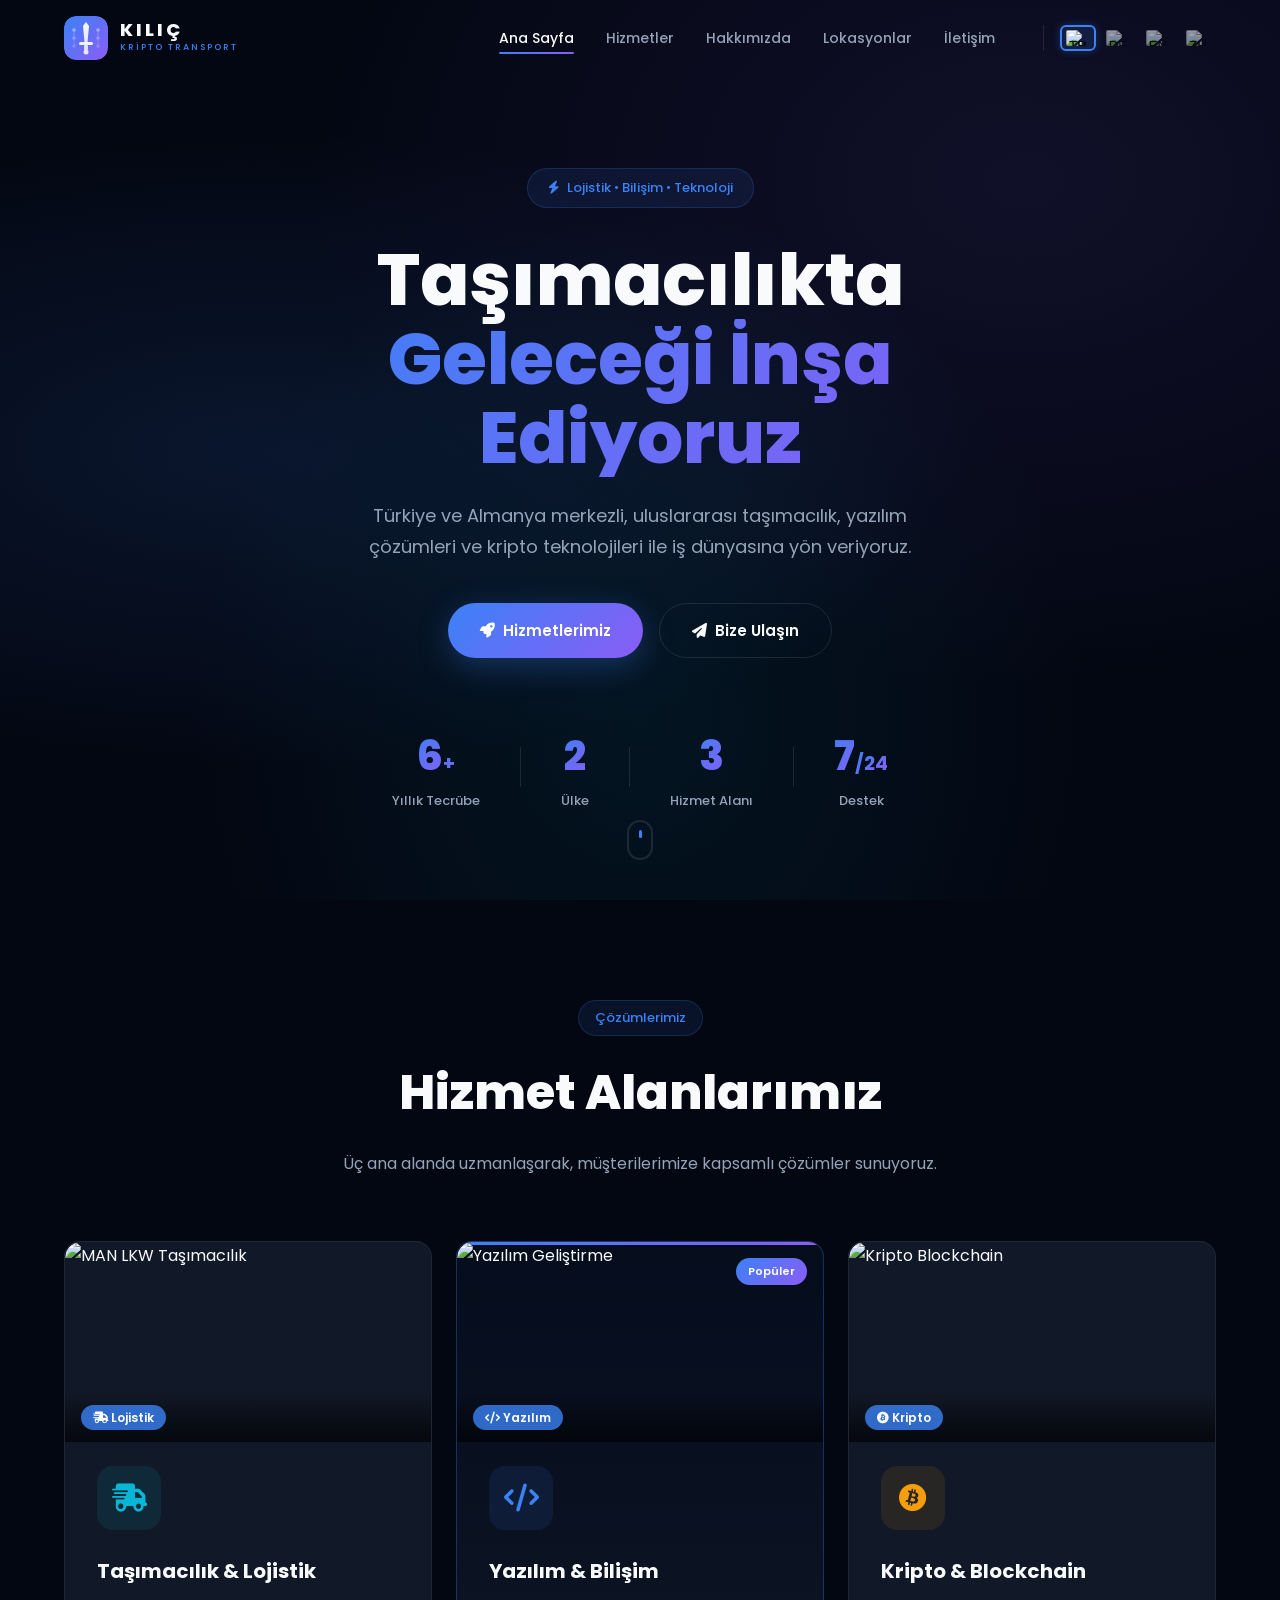
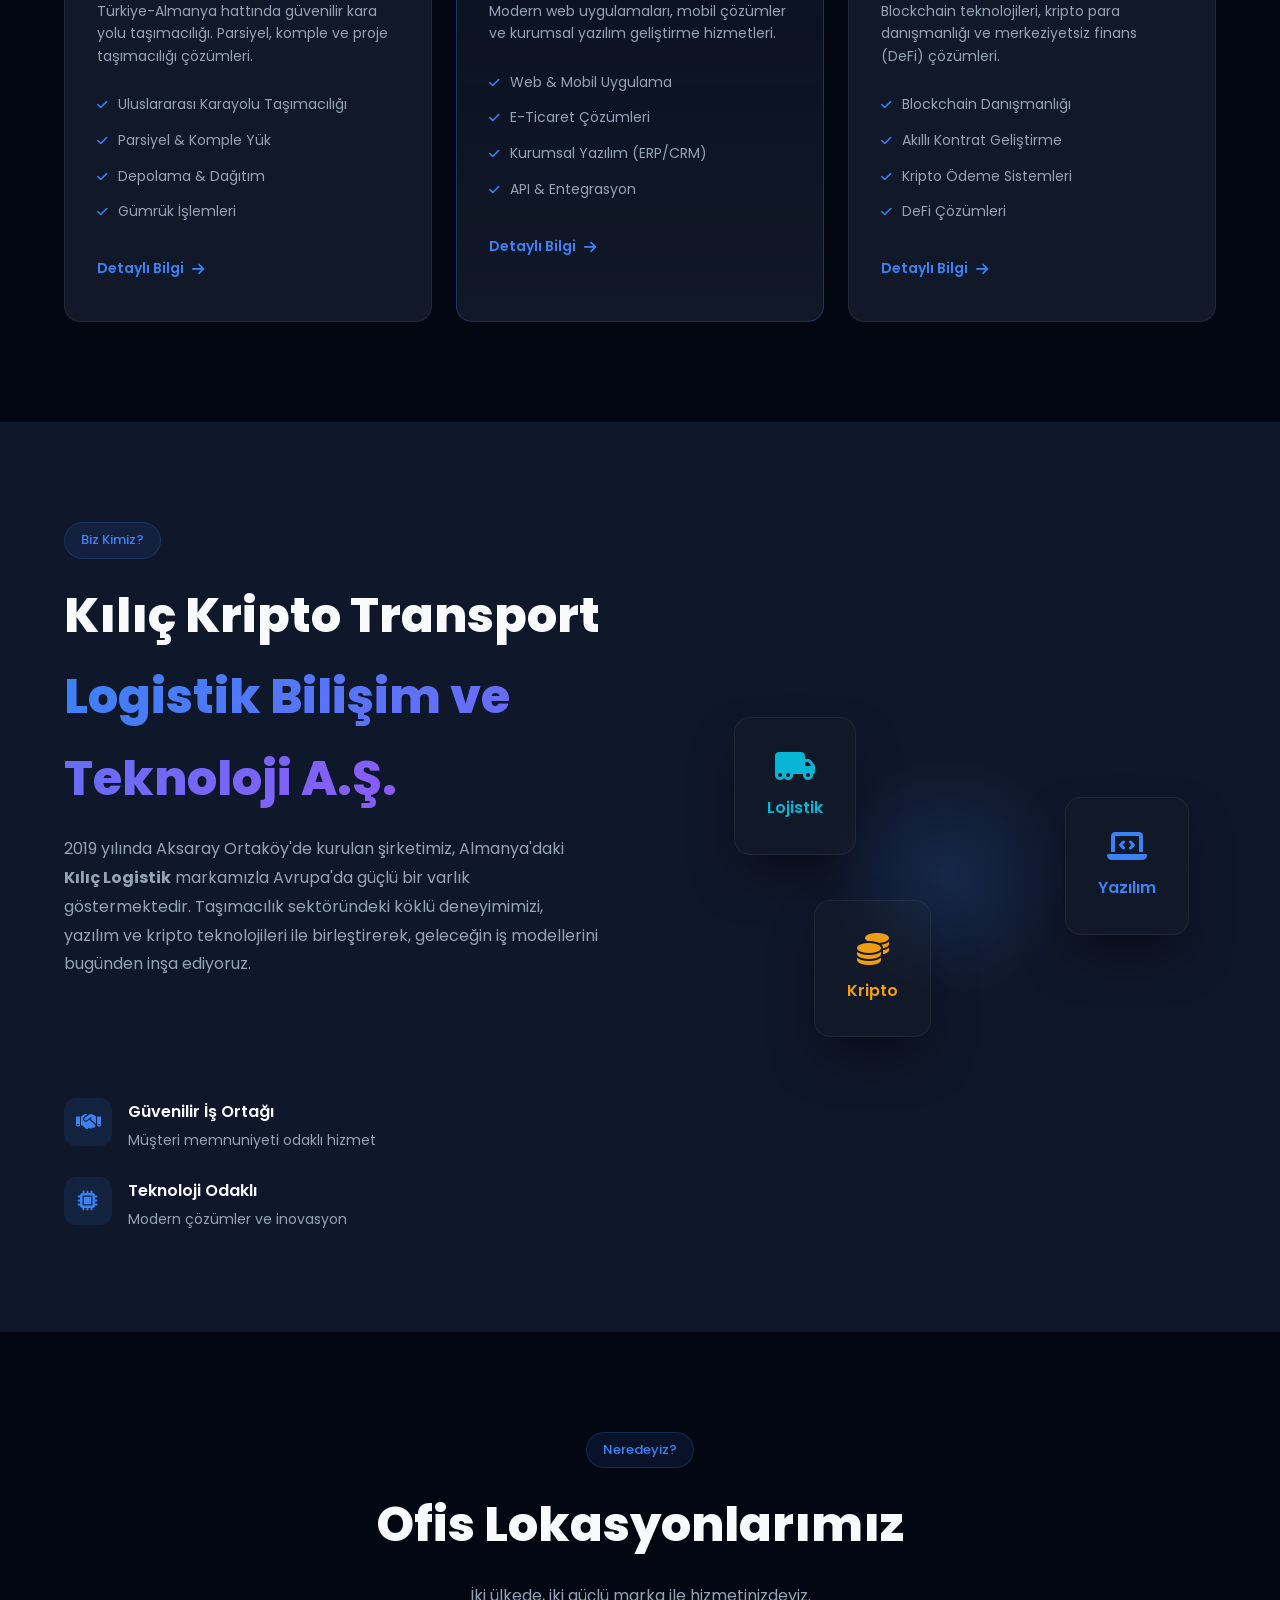
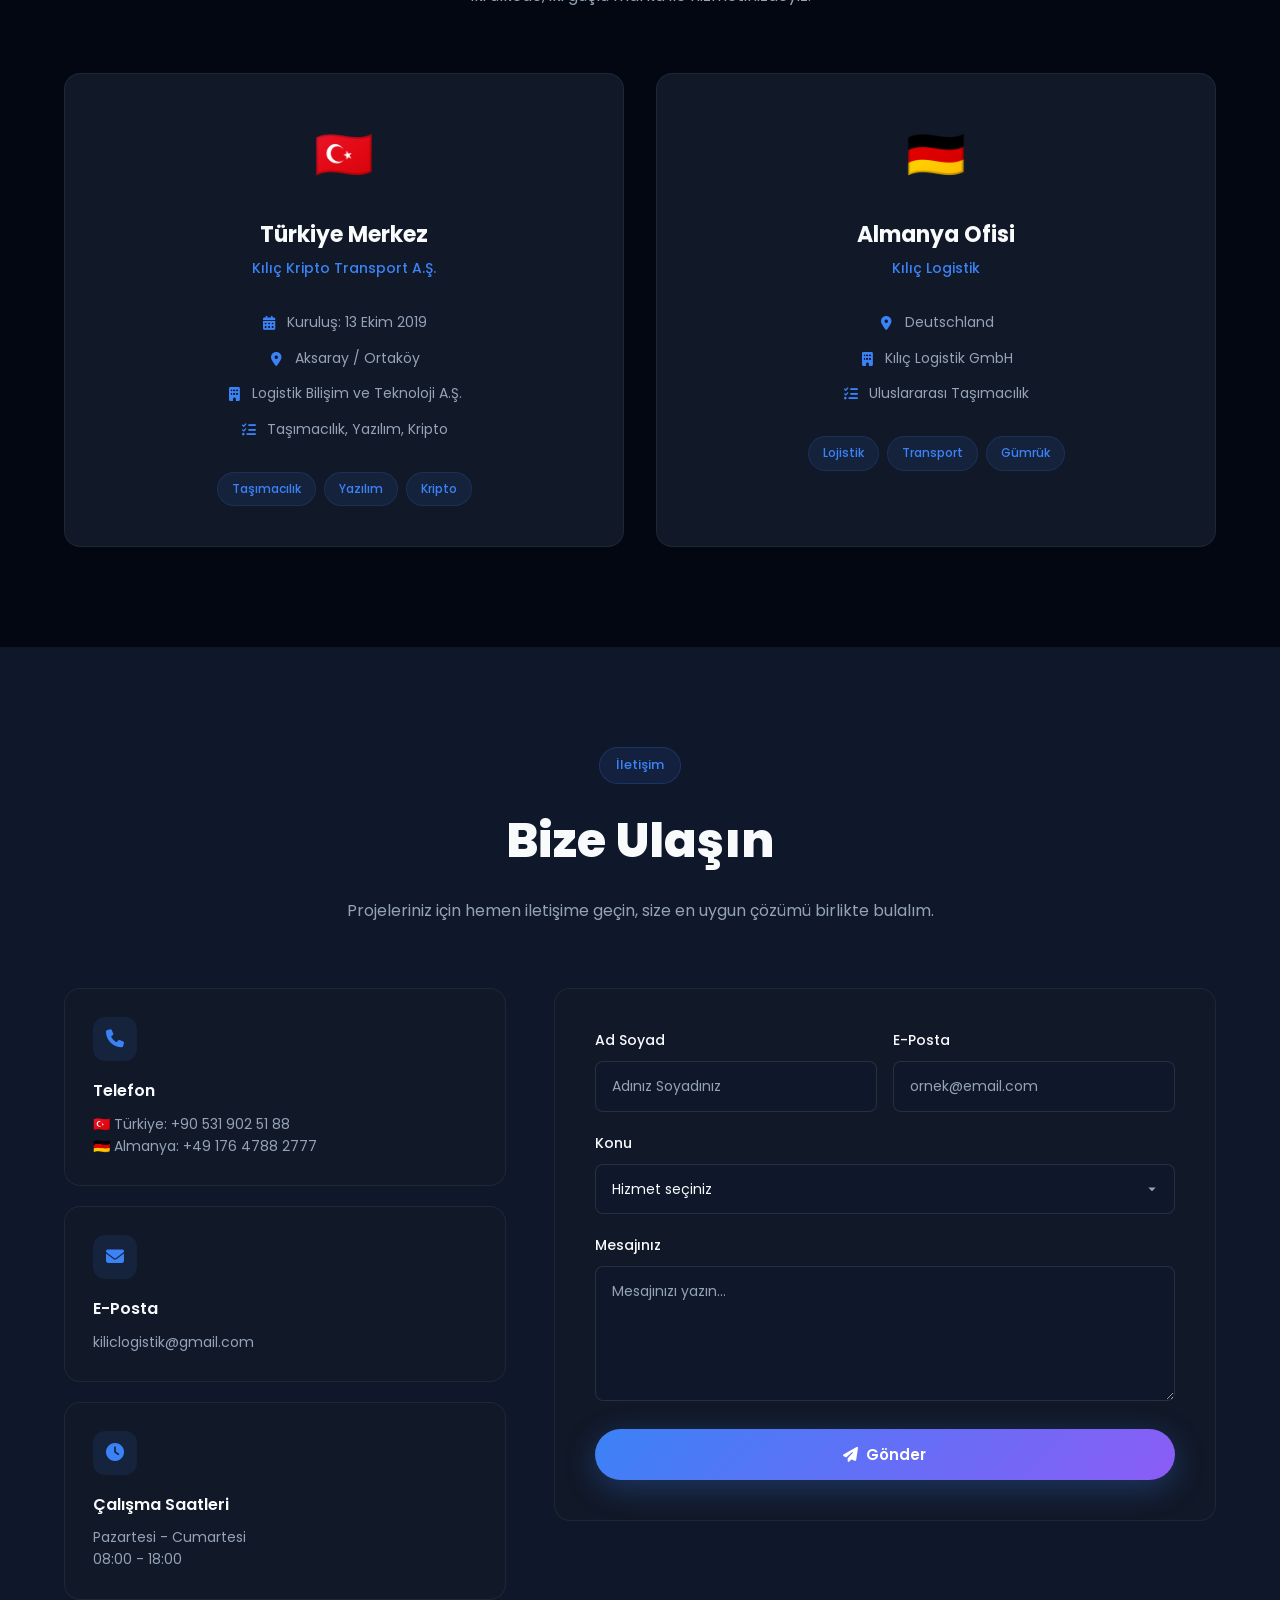
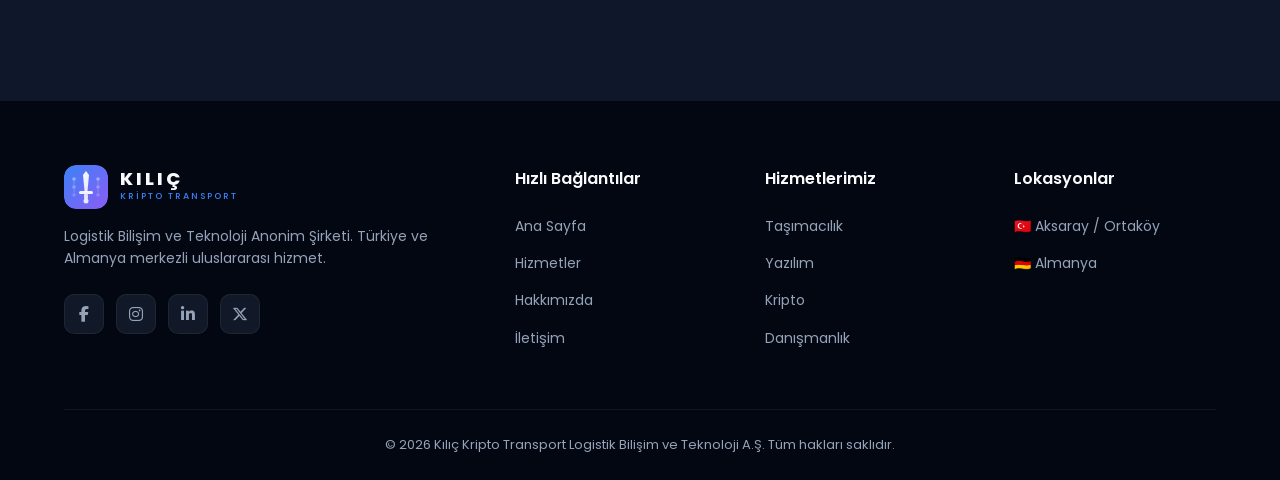
==== commit ff82a3d1: "Ozel kilic logolu SVG tasarimi eklendi" ====
--- a/index.html
+++ b/index.html
@@ -19,7 +19,7 @@
         <div class="container">
             <a href="#hero" class="logo">
                 <div class="logo-icon">
-                    <i class="fas fa-shield-halved"></i>
+                    <img src="img/logo.svg" alt="Kılıç Logo" width="44" height="44">
                 </div>
                 <div class="logo-text">
                     <span class="logo-main">KILIÇ</span>
@@ -356,7 +356,7 @@
             <div class="footer-grid">
                 <div class="footer-brand">
                     <div class="logo">
-                        <div class="logo-icon"><i class="fas fa-shield-halved"></i></div>
+                        <div class="logo-icon"><img src="img/logo.svg" alt="Kılıç Logo" width="44" height="44"></div>
                         <div class="logo-text">
                             <span class="logo-main">KILIÇ</span>
                             <span class="logo-sub">KRİPTO TRANSPORT</span>
--- a/css/style.css
+++ b/css/style.css
@@ -104,13 +104,17 @@
 .logo-icon {
     width: 44px;
     height: 44px;
-    background: var(--gradient-1);
     border-radius: 12px;
     display: flex;
     align-items: center;
     justify-content: center;
-    font-size: 20px;
-    color: white;
+    overflow: hidden;
+}
+
+.logo-icon img {
+    width: 44px;
+    height: 44px;
+    display: block;
 }
 
 .logo-text {
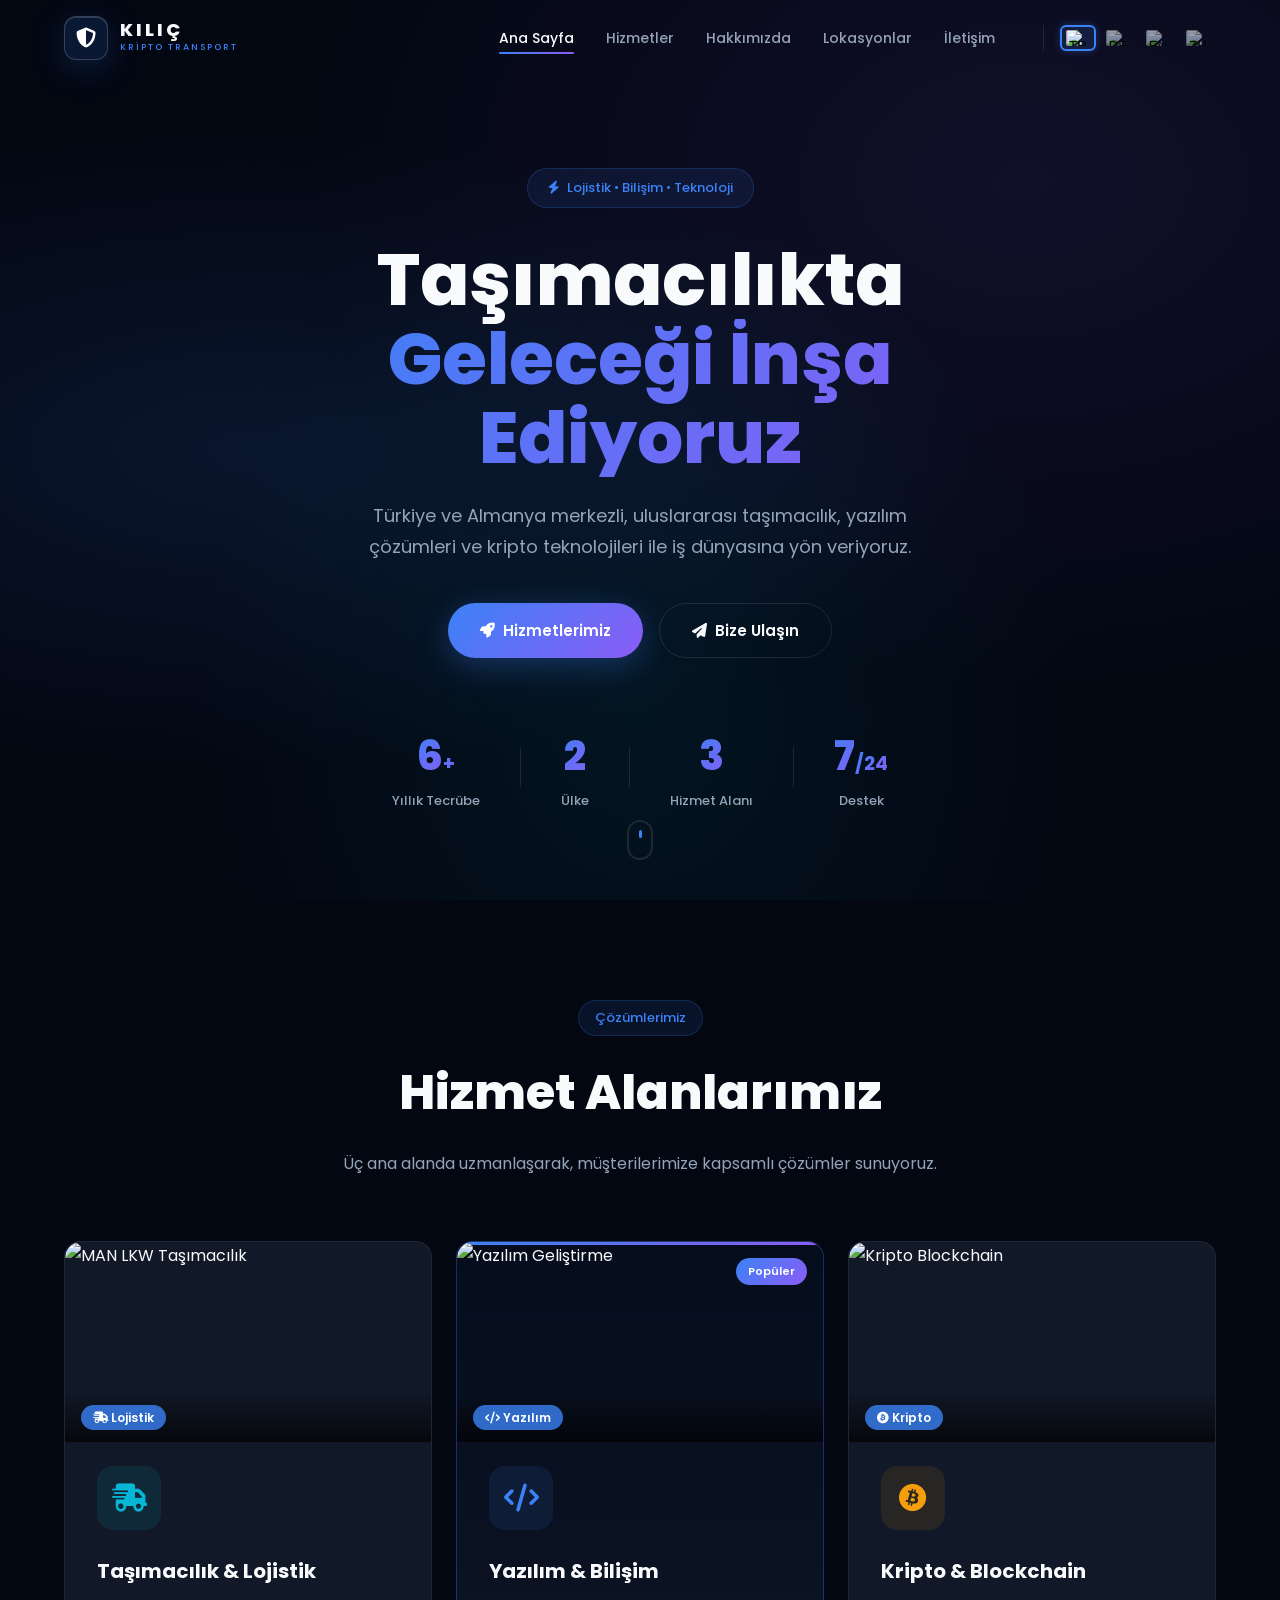
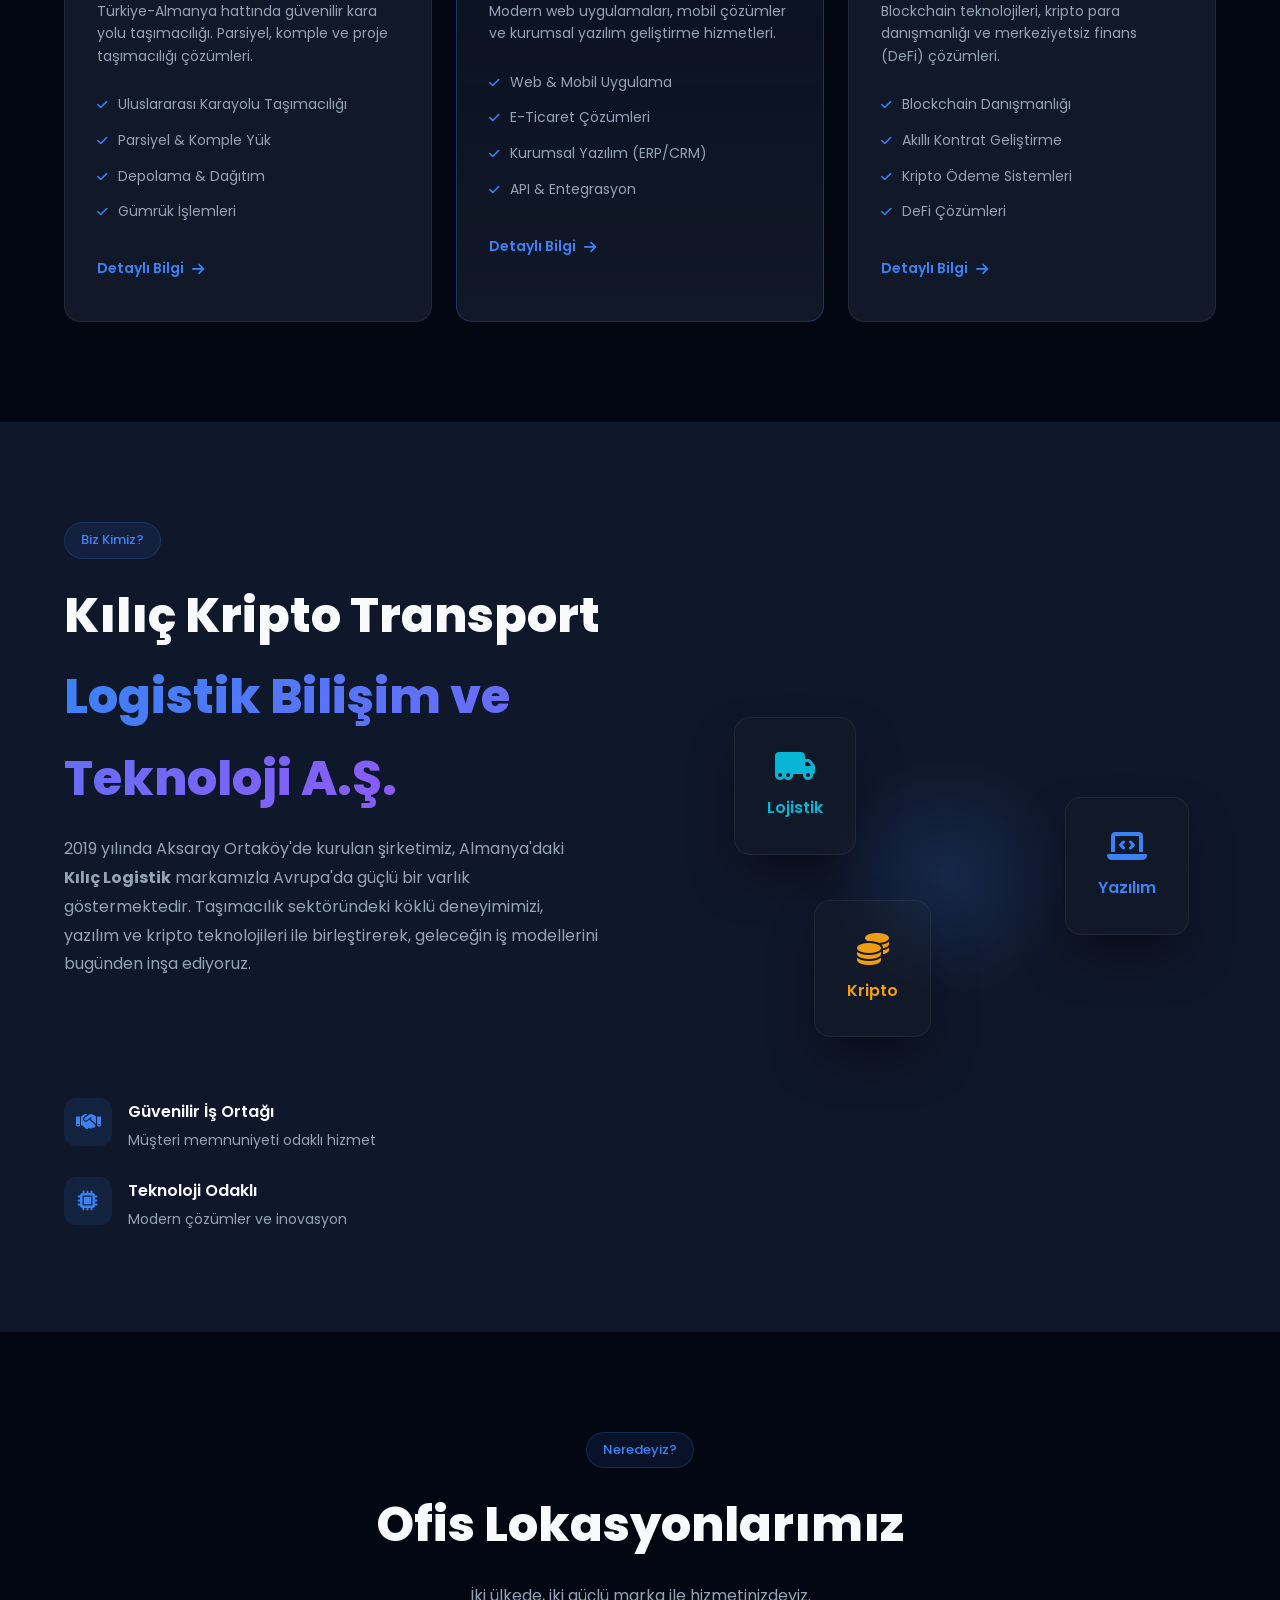
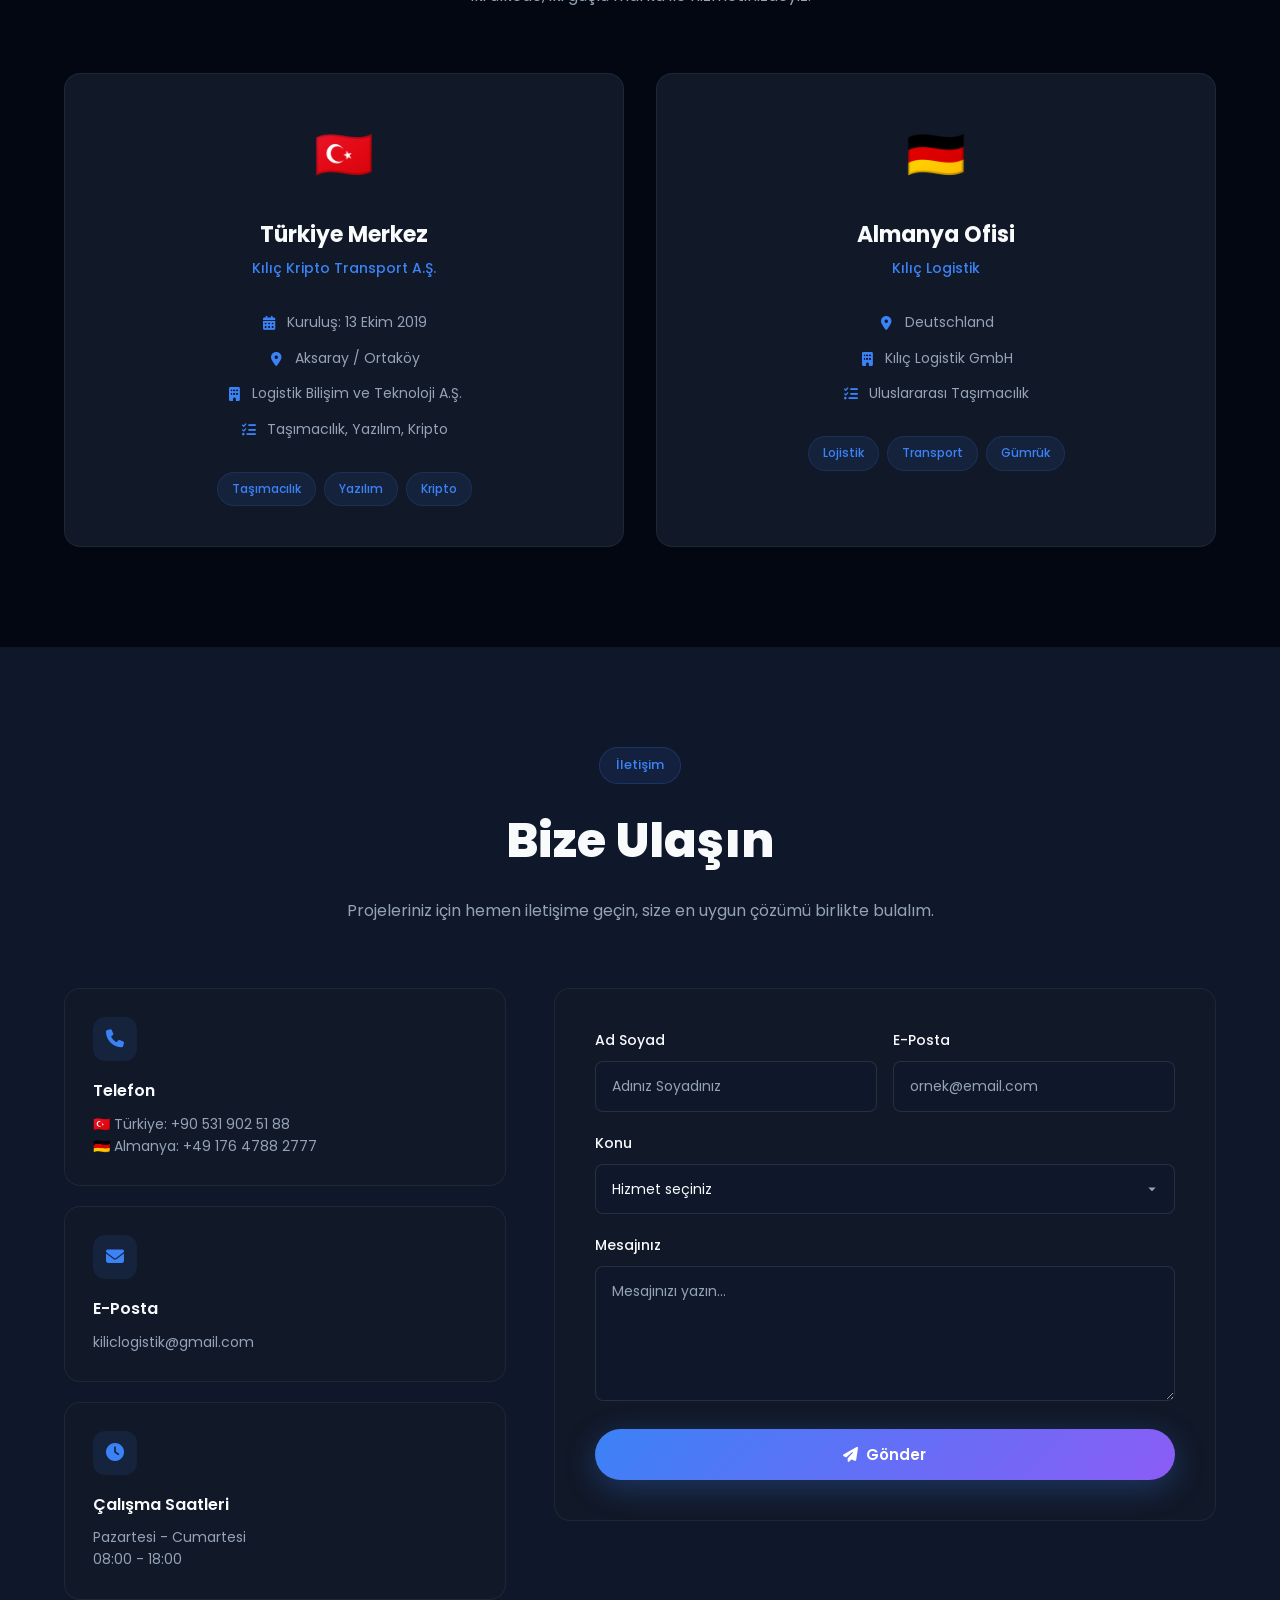
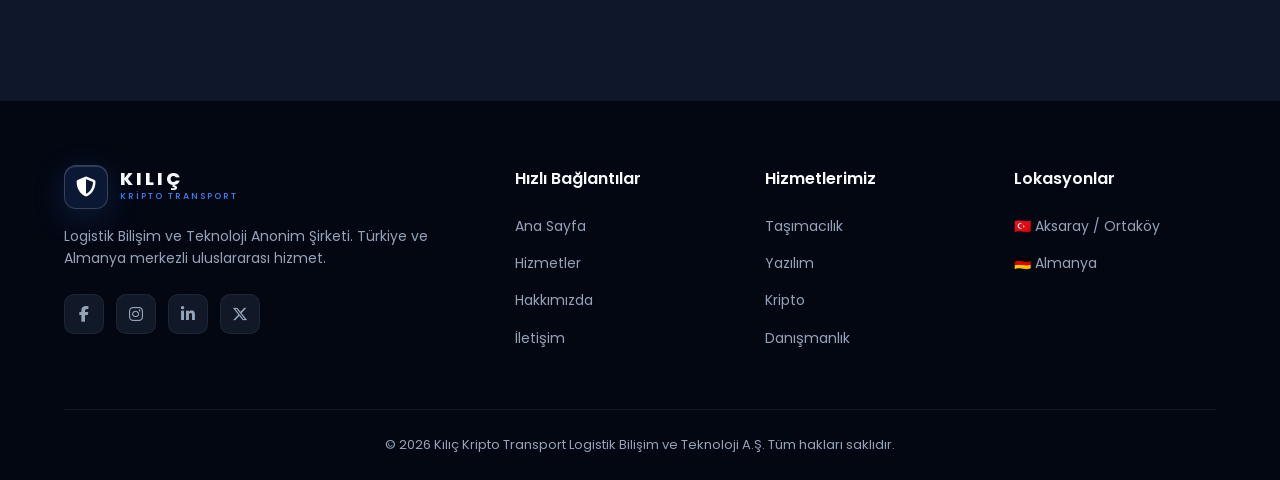
==== commit 9904521e: "Logo: Eski haline donuldu + glassmorphism efekti eklendi" ====
--- a/index.html
+++ b/index.html
@@ -19,7 +19,7 @@
         <div class="container">
             <a href="#hero" class="logo">
                 <div class="logo-icon">
-                    <img src="img/logo.svg" alt="Kılıç Logo" width="44" height="44">
+                    <i class="fas fa-shield-halved"></i>
                 </div>
                 <div class="logo-text">
                     <span class="logo-main">KILIÇ</span>
@@ -356,7 +356,7 @@
             <div class="footer-grid">
                 <div class="footer-brand">
                     <div class="logo">
-                        <div class="logo-icon"><img src="img/logo.svg" alt="Kılıç Logo" width="44" height="44"></div>
+                        <div class="logo-icon"><i class="fas fa-shield-halved"></i></div>
                         <div class="logo-text">
                             <span class="logo-main">KILIÇ</span>
                             <span class="logo-sub">KRİPTO TRANSPORT</span>
--- a/css/style.css
+++ b/css/style.css
@@ -104,17 +104,24 @@
 .logo-icon {
     width: 44px;
     height: 44px;
+    background: rgba(59, 130, 246, 0.15);
+    backdrop-filter: blur(12px);
+    -webkit-backdrop-filter: blur(12px);
+    border: 1px solid rgba(255, 255, 255, 0.18);
     border-radius: 12px;
     display: flex;
     align-items: center;
     justify-content: center;
-    overflow: hidden;
-}
-
-.logo-icon img {
-    width: 44px;
-    height: 44px;
-    display: block;
+    font-size: 20px;
+    color: white;
+    box-shadow: 0 8px 32px rgba(59, 130, 246, 0.2), inset 0 1px 0 rgba(255, 255, 255, 0.15);
+    transition: var(--transition);
+}
+
+.logo:hover .logo-icon {
+    background: rgba(59, 130, 246, 0.25);
+    box-shadow: 0 8px 32px rgba(59, 130, 246, 0.35), inset 0 1px 0 rgba(255, 255, 255, 0.2);
+    border-color: rgba(255, 255, 255, 0.3);
 }
 
 .logo-text {
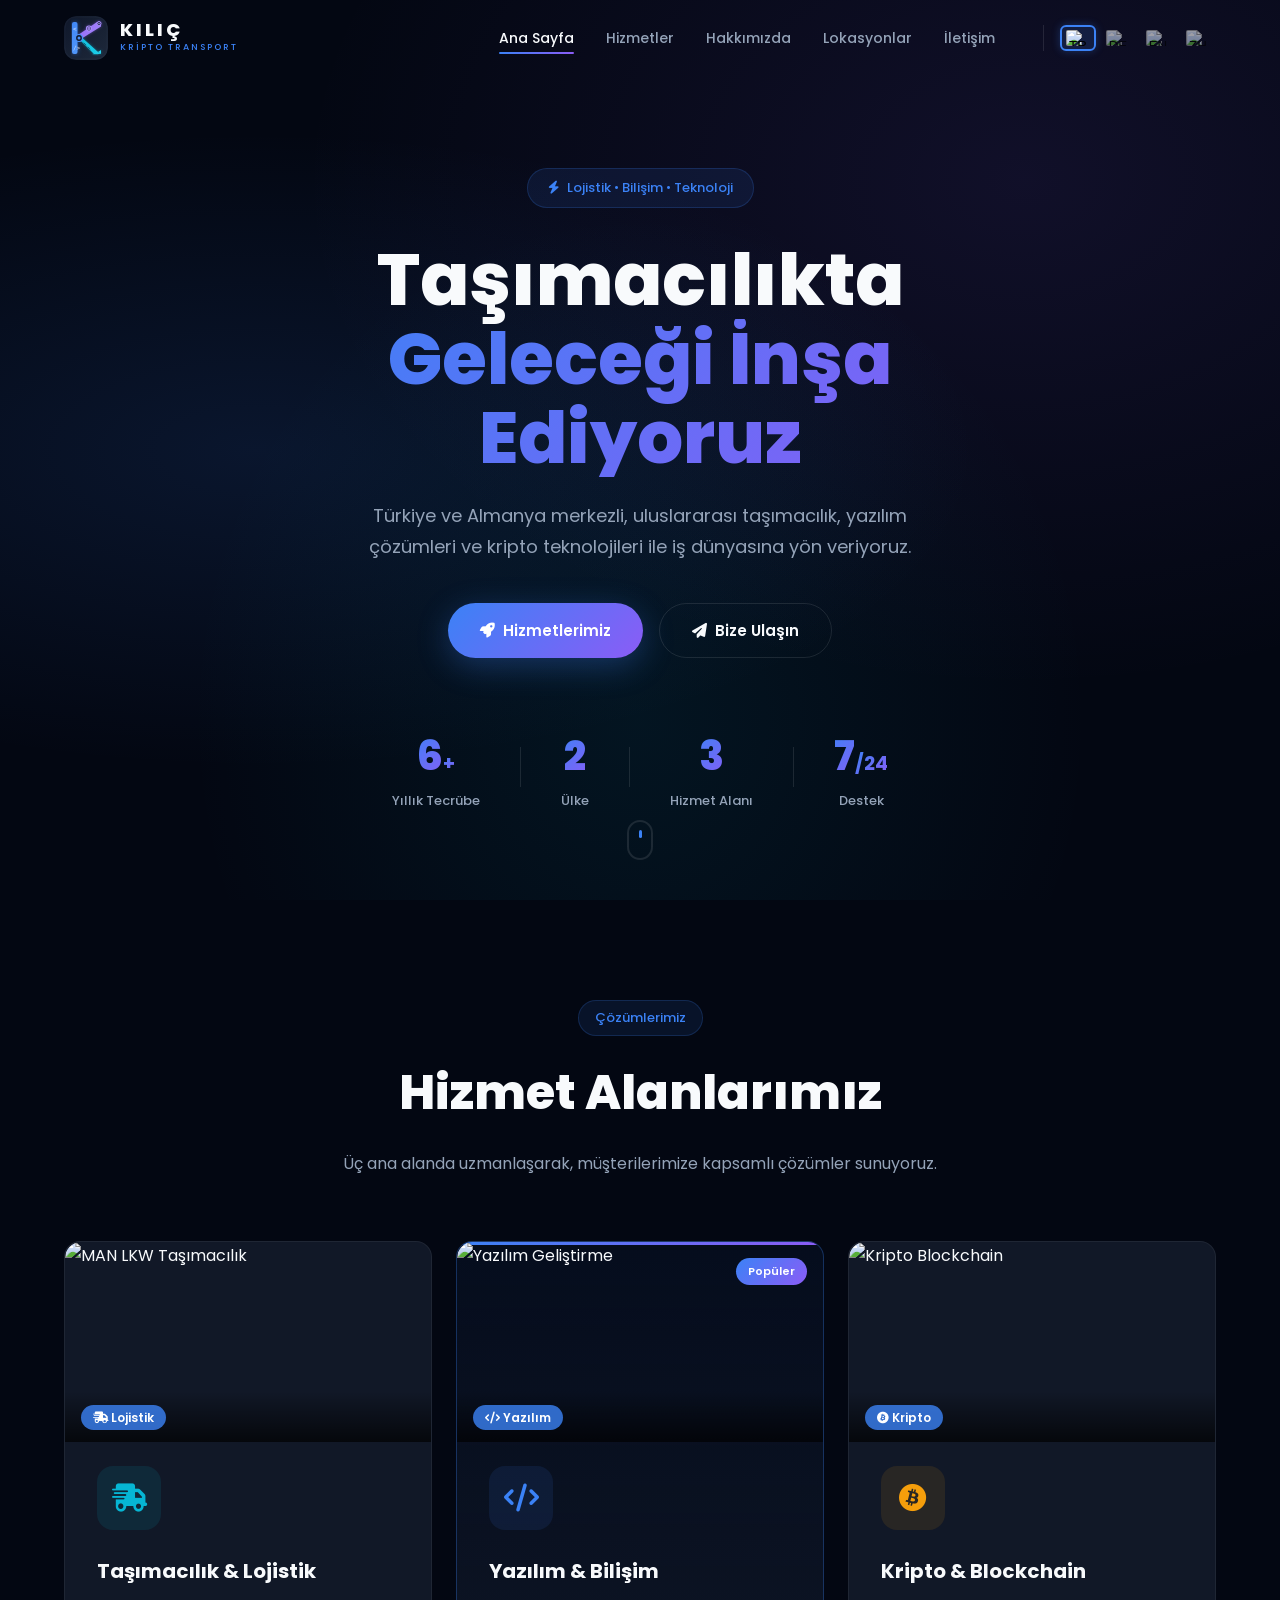
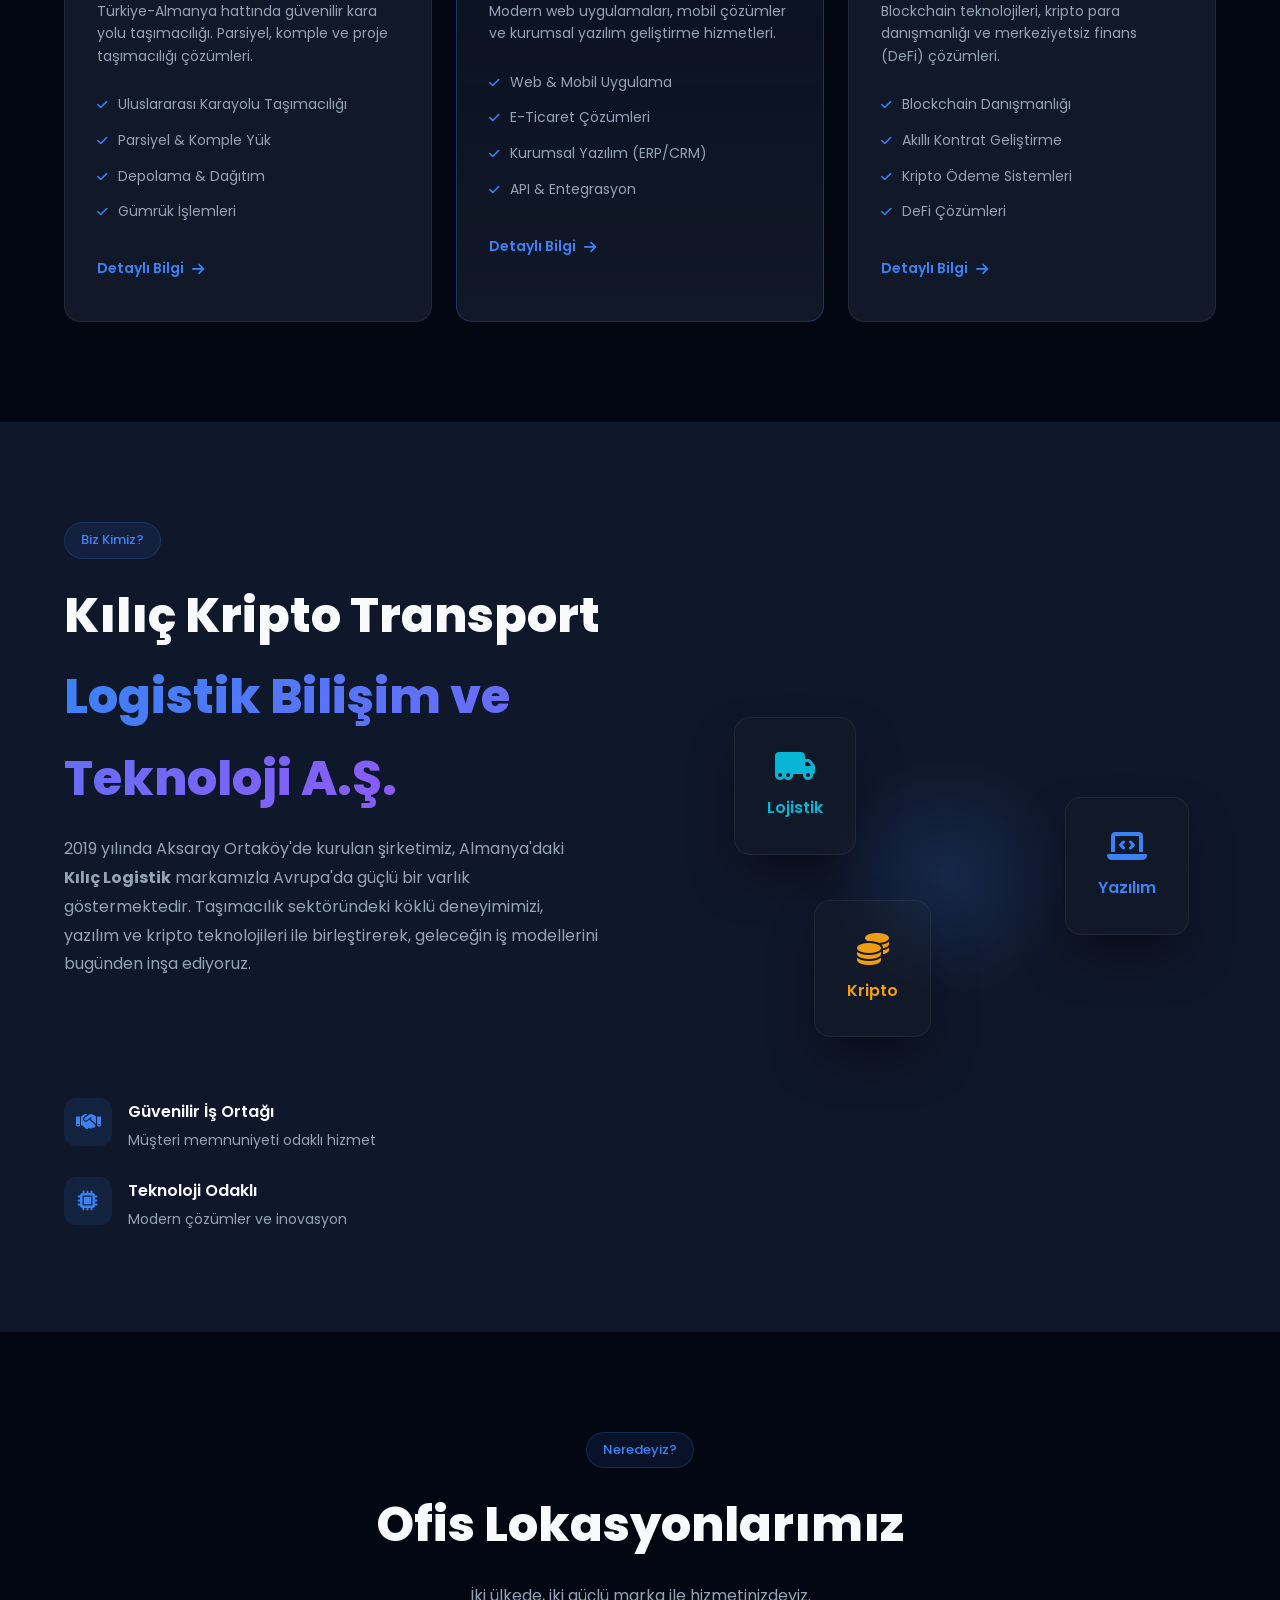
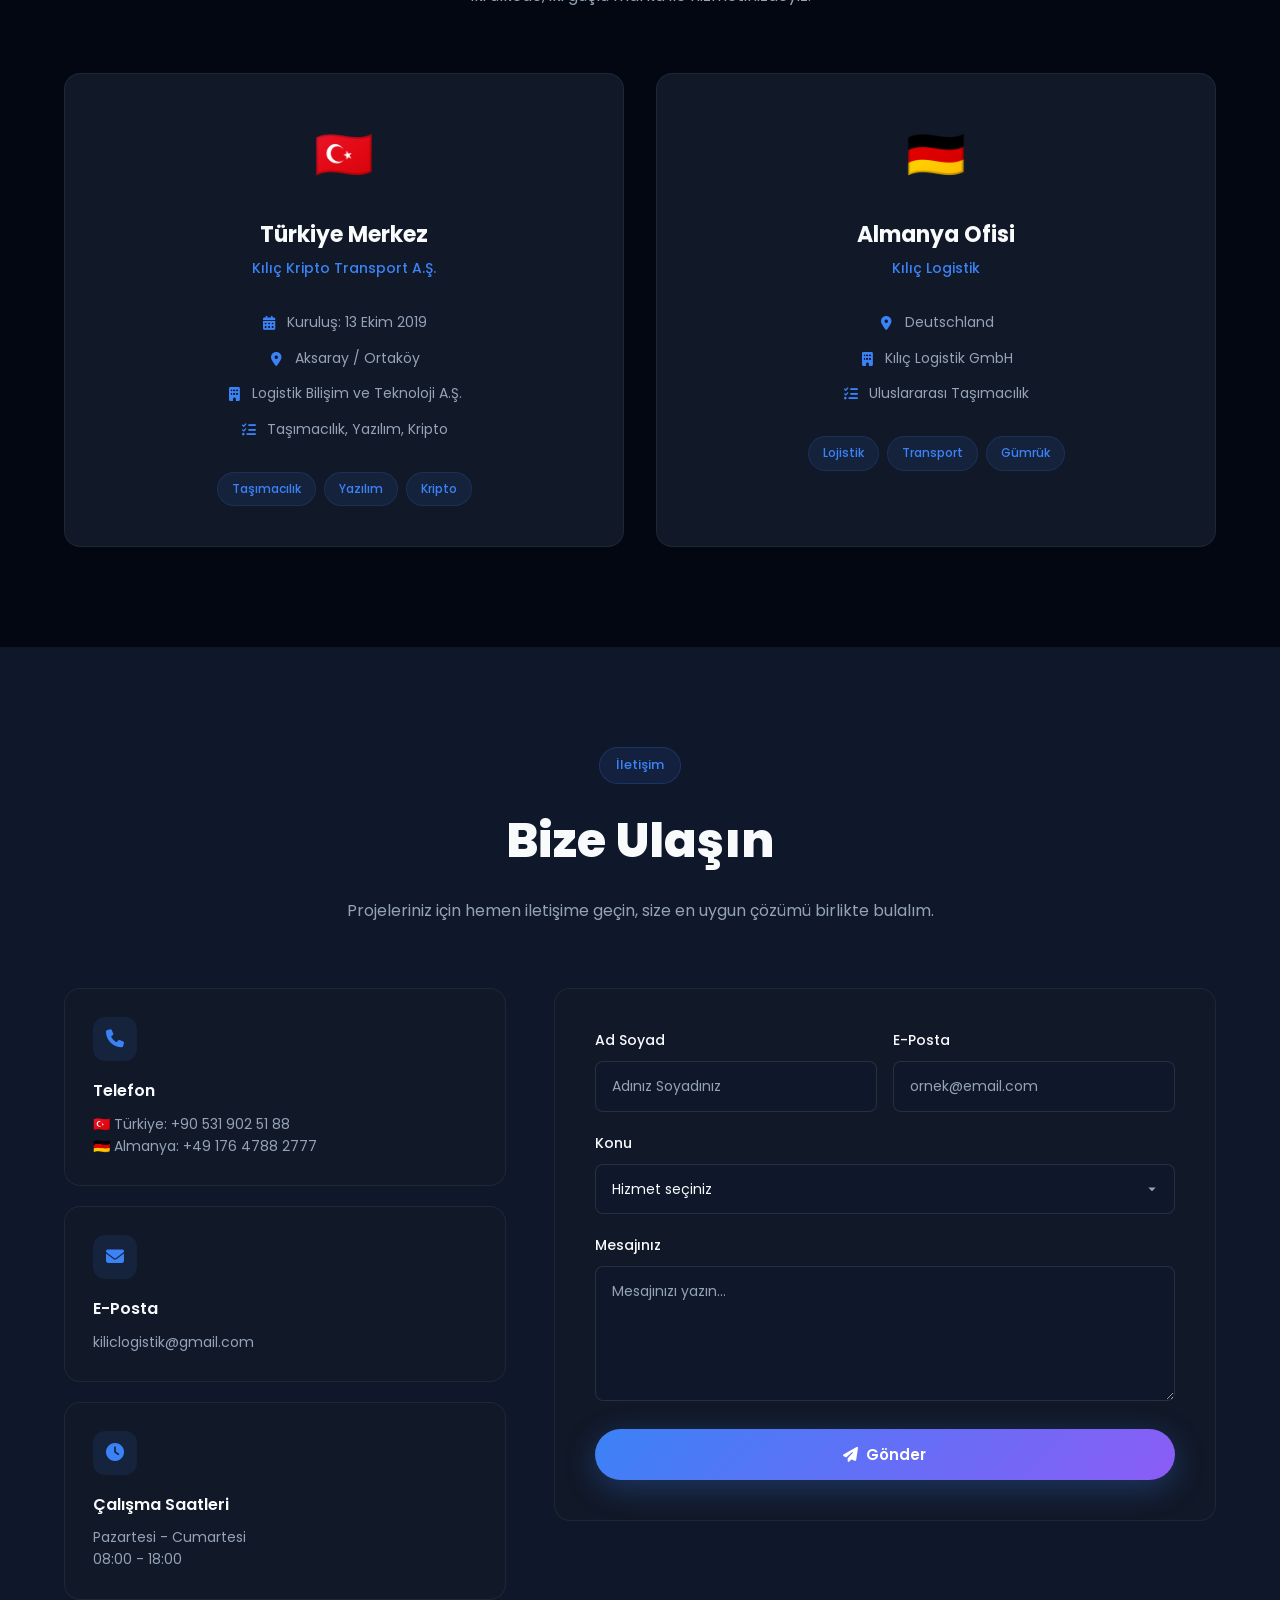
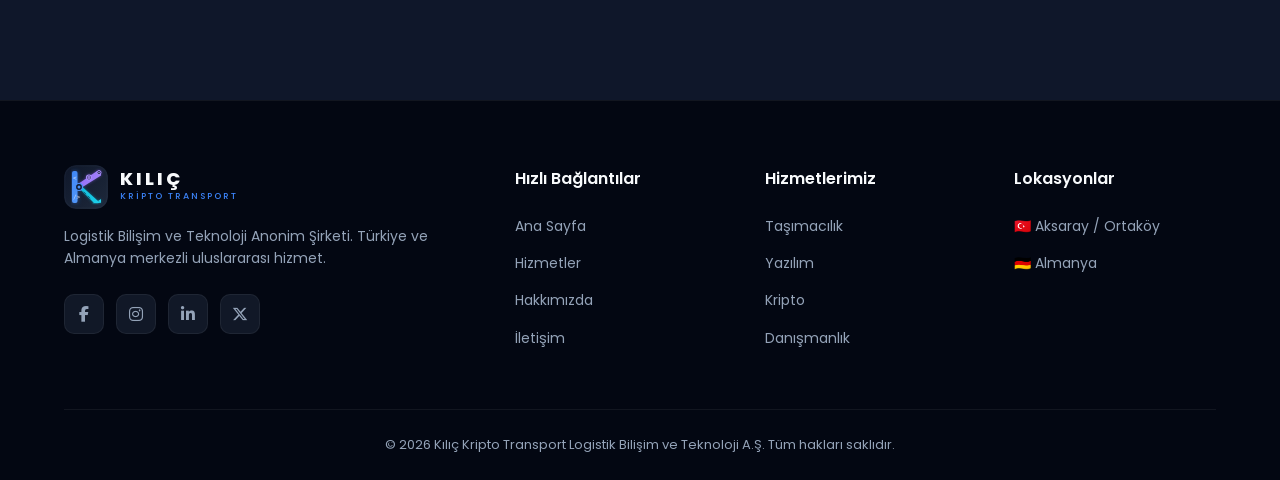
==== commit aa53016e: "Logo: K harfi - her kol bir sektor (kripto/transport/yazilim)" ====
--- a/index.html
+++ b/index.html
@@ -19,7 +19,7 @@
         <div class="container">
             <a href="#hero" class="logo">
                 <div class="logo-icon">
-                    <i class="fas fa-shield-halved"></i>
+                    <img src="img/logo.svg" alt="Kılıç Logo" width="44" height="44">
                 </div>
                 <div class="logo-text">
                     <span class="logo-main">KILIÇ</span>
@@ -356,7 +356,7 @@
             <div class="footer-grid">
                 <div class="footer-brand">
                     <div class="logo">
-                        <div class="logo-icon"><i class="fas fa-shield-halved"></i></div>
+                        <div class="logo-icon"><img src="img/logo.svg" alt="Kılıç Logo" width="44" height="44"></div>
                         <div class="logo-text">
                             <span class="logo-main">KILIÇ</span>
                             <span class="logo-sub">KRİPTO TRANSPORT</span>
--- a/css/style.css
+++ b/css/style.css
@@ -104,24 +104,17 @@
 .logo-icon {
     width: 44px;
     height: 44px;
-    background: rgba(59, 130, 246, 0.15);
-    backdrop-filter: blur(12px);
-    -webkit-backdrop-filter: blur(12px);
-    border: 1px solid rgba(255, 255, 255, 0.18);
     border-radius: 12px;
     display: flex;
     align-items: center;
     justify-content: center;
-    font-size: 20px;
-    color: white;
-    box-shadow: 0 8px 32px rgba(59, 130, 246, 0.2), inset 0 1px 0 rgba(255, 255, 255, 0.15);
-    transition: var(--transition);
-}
-
-.logo:hover .logo-icon {
-    background: rgba(59, 130, 246, 0.25);
-    box-shadow: 0 8px 32px rgba(59, 130, 246, 0.35), inset 0 1px 0 rgba(255, 255, 255, 0.2);
-    border-color: rgba(255, 255, 255, 0.3);
+    overflow: hidden;
+}
+
+.logo-icon img {
+    width: 44px;
+    height: 44px;
+    display: block;
 }
 
 .logo-text {
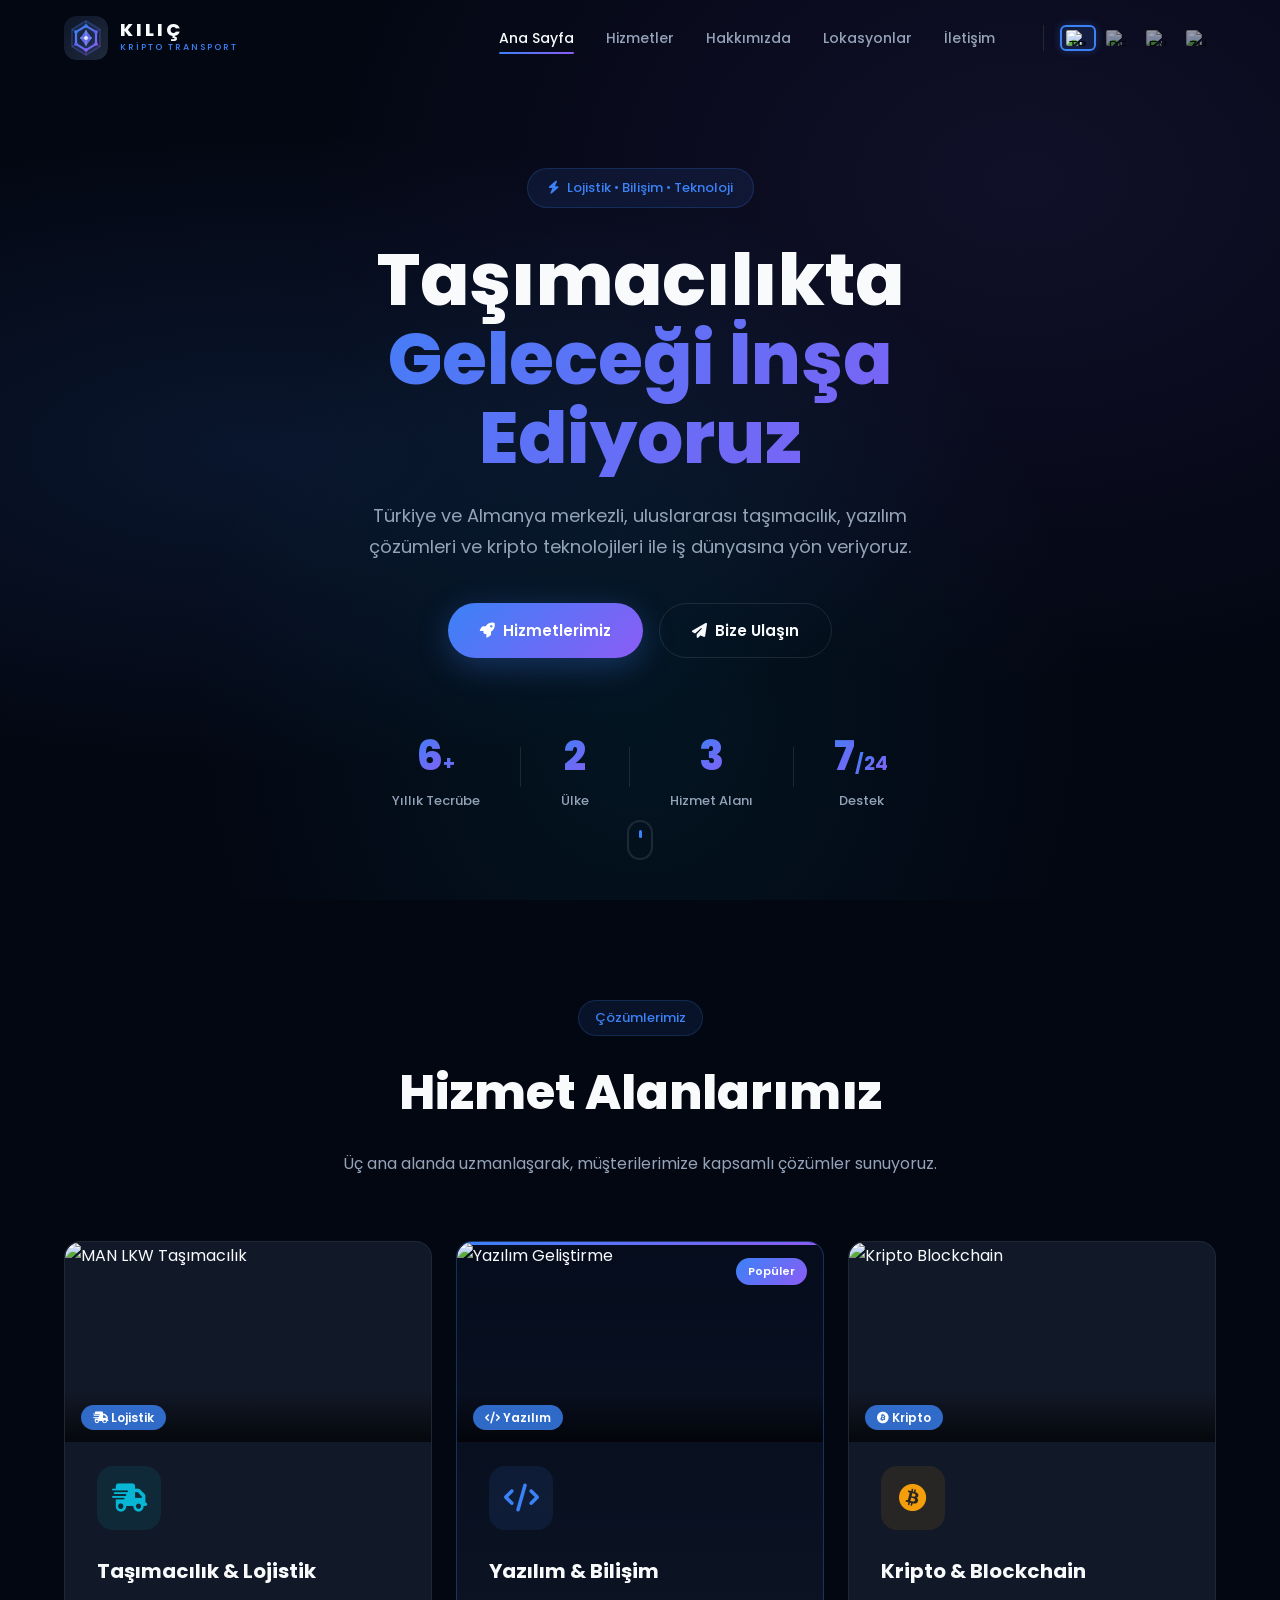
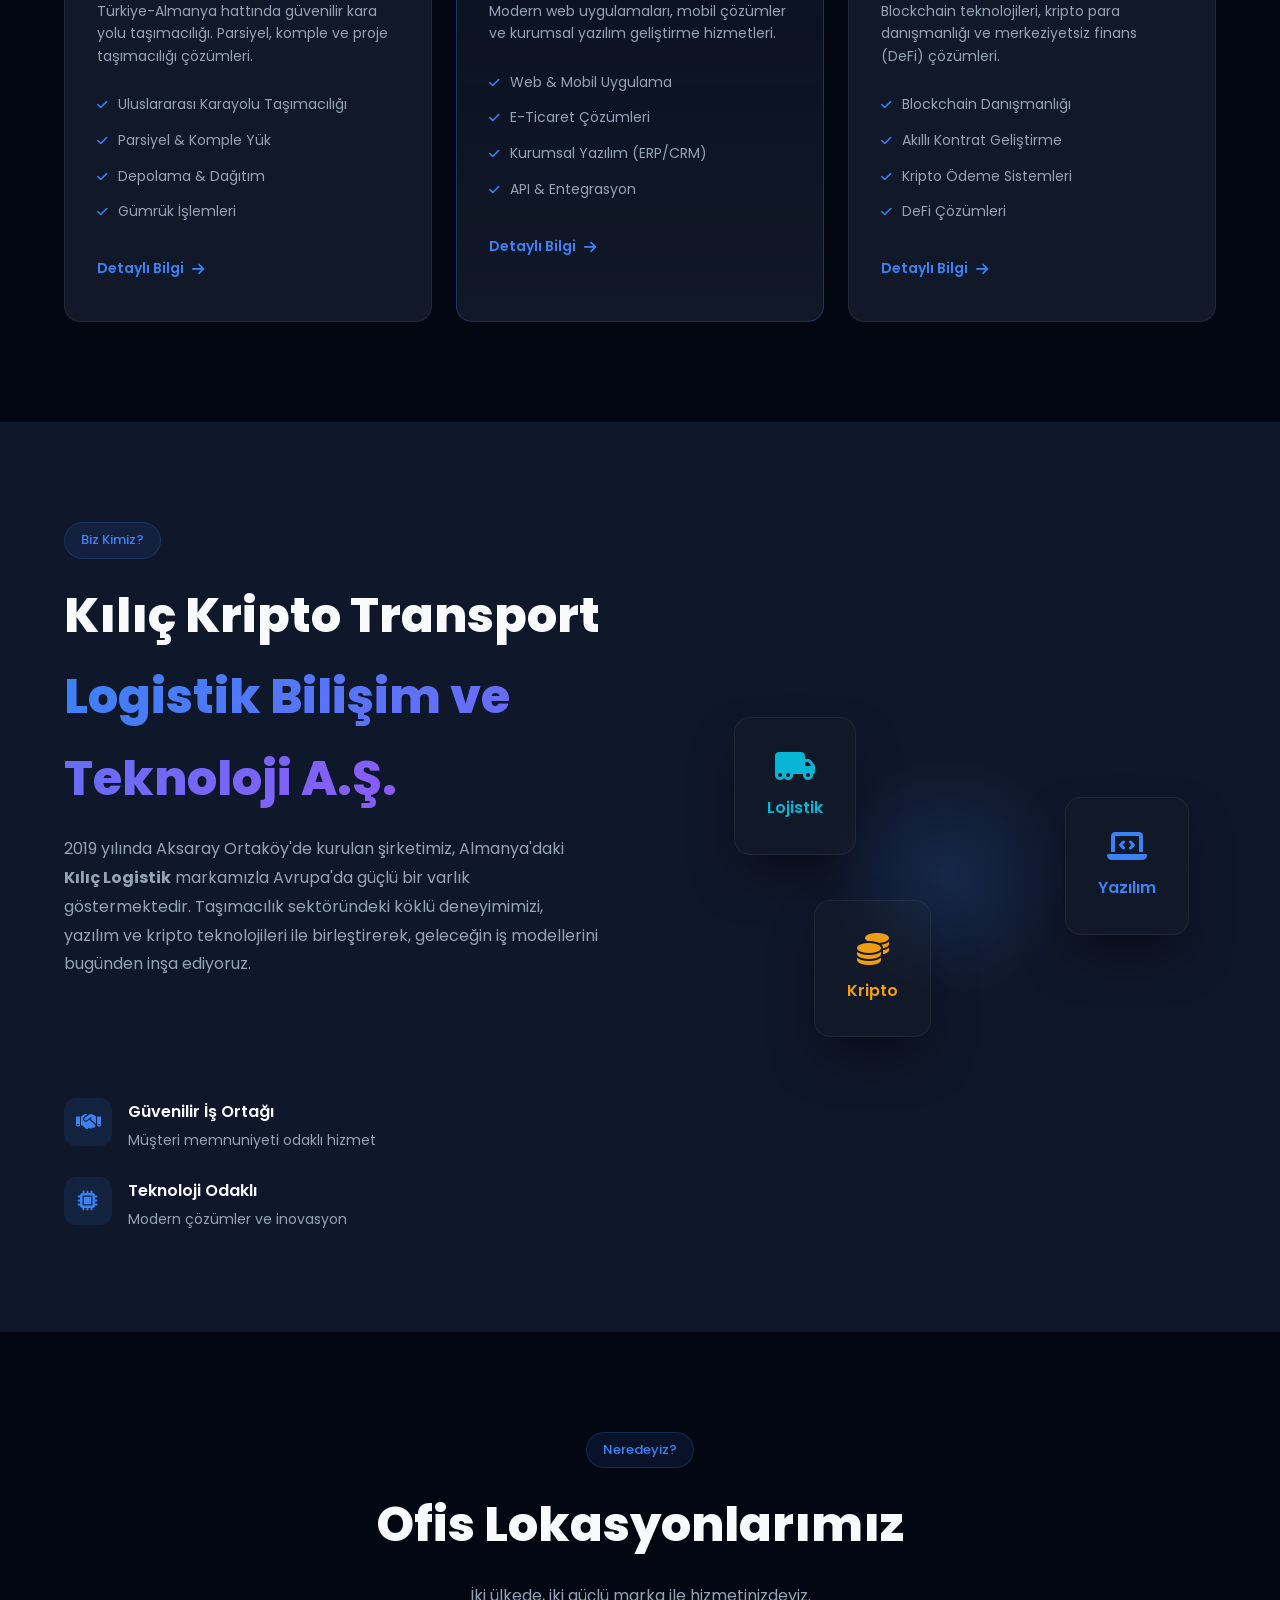
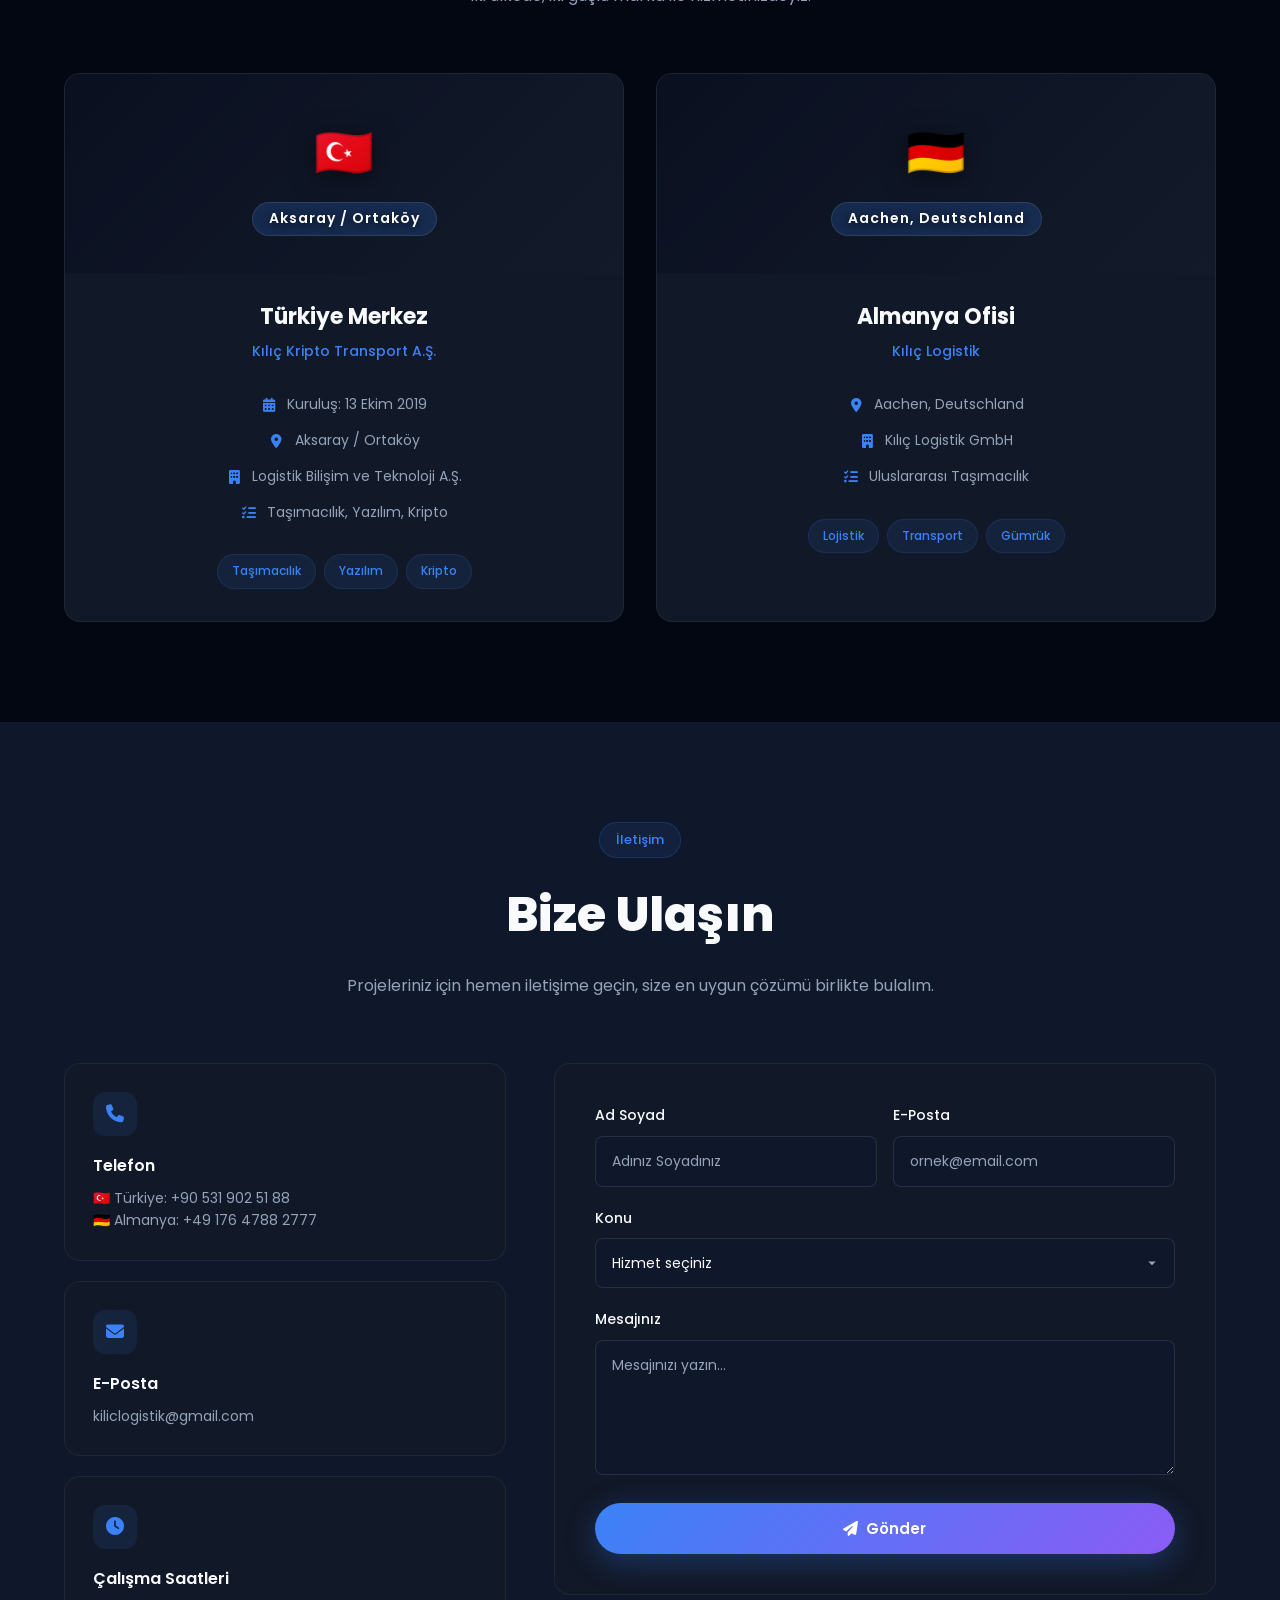
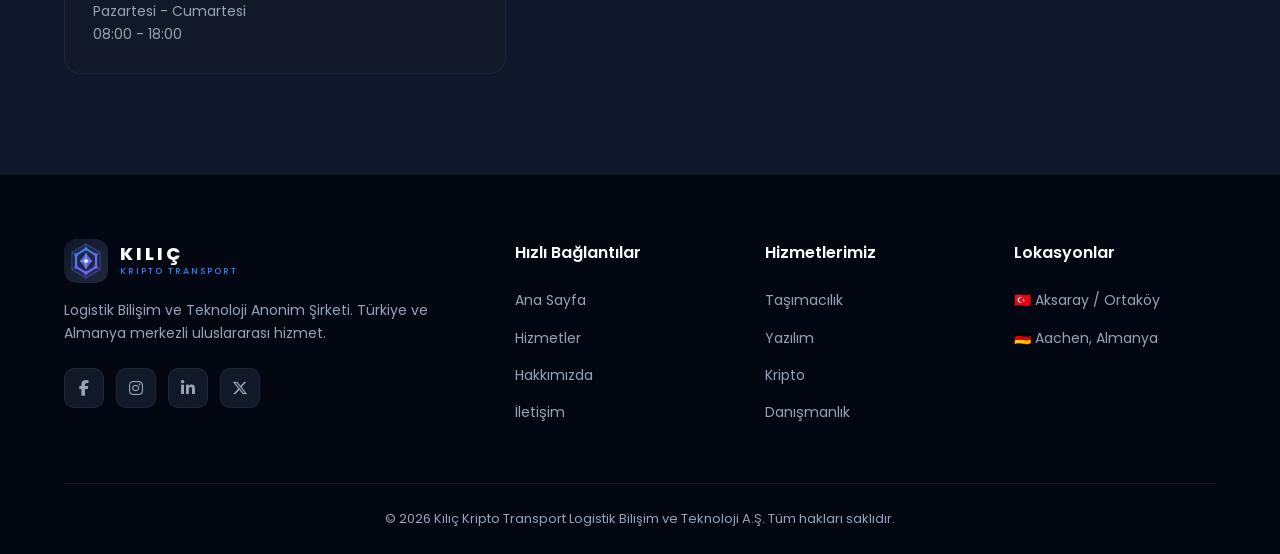
==== commit 93e1131f: "Lokasyon kartlarina harita eklendi, sehir Aachen olarak guncellendi" ====
--- a/index.html
+++ b/index.html
@@ -251,8 +251,12 @@
             </div>
             <div class="locations-grid">
                 <div class="location-card">
-                    <div class="location-flag">
-                        <span class="flag-emoji">🇹🇷</span>
+                    <div class="location-map">
+                        <iframe src="https://www.openstreetmap.org/export/embed.html?bbox=33.5%2C38.0%2C34.5%2C38.8&layer=mapnik&marker=38.37%2C34.03" loading="lazy" title="Aksaray Harita"></iframe>
+                        <div class="location-map-overlay">
+                            <span class="flag-emoji">🇹🇷</span>
+                            <span class="map-city">Aksaray / Ortaköy</span>
+                        </div>
                     </div>
                     <h3 data-i18n="locTR">Türkiye Merkez</h3>
                     <h4 data-i18n="locTRCompany">Kılıç Kripto Transport A.Ş.</h4>
@@ -269,13 +273,17 @@
                     </div>
                 </div>
                 <div class="location-card">
-                    <div class="location-flag">
-                        <span class="flag-emoji">🇩🇪</span>
+                    <div class="location-map">
+                        <iframe src="https://www.openstreetmap.org/export/embed.html?bbox=5.5%2C50.5%2C6.6%2C51.0&layer=mapnik&marker=50.7753%2C6.0839" loading="lazy" title="Aachen Harita"></iframe>
+                        <div class="location-map-overlay">
+                            <span class="flag-emoji">🇩🇪</span>
+                            <span class="map-city">Aachen, Deutschland</span>
+                        </div>
                     </div>
                     <h3 data-i18n="locDE">Almanya Ofisi</h3>
                     <h4 data-i18n="locDECompany">Kılıç Logistik</h4>
                     <div class="location-info">
-                        <p><i class="fas fa-map-marker-alt"></i> <span data-i18n="locDECity">Deutschland</span></p>
+                        <p><i class="fas fa-map-marker-alt"></i> <span data-i18n="locDECity">Aachen, Deutschland</span></p>
                         <p><i class="fas fa-building"></i> <span data-i18n="locDEType">Kılıç Logistik GmbH</span></p>
                         <p><i class="fas fa-tasks"></i> <span data-i18n="locDEServices">Uluslararası Taşımacılık</span></p>
                     </div>
@@ -392,7 +400,7 @@
                     <h4 data-i18n="footerLocations">Lokasyonlar</h4>
                     <ul>
                         <li><a href="#lokasyonlar">🇹🇷 Aksaray / Ortaköy</a></li>
-                        <li><a href="#lokasyonlar">🇩🇪 Almanya</a></li>
+                        <li><a href="#lokasyonlar">🇩🇪 Aachen, Almanya</a></li>
                     </ul>
                 </div>
             </div>
--- a/css/style.css
+++ b/css/style.css
@@ -790,14 +790,80 @@
     background: var(--bg-card);
     border: 1px solid var(--border);
     border-radius: var(--radius);
-    padding: 40px;
+    padding: 0;
     text-align: center;
     transition: var(--transition);
+    overflow: hidden;
 }
 
 .location-card:hover {
     transform: translateY(-4px);
     border-color: rgba(59, 130, 246, 0.2);
+}
+
+.location-map {
+    position: relative;
+    width: 100%;
+    height: 200px;
+    overflow: hidden;
+    background: linear-gradient(135deg, #0f172a, #1e293b);
+}
+
+.location-map img,
+.location-map iframe {
+    width: 100%;
+    height: 100%;
+    object-fit: cover;
+    opacity: 0.6;
+    border: none;
+    pointer-events: none;
+    filter: saturate(0.3) brightness(0.7);
+}
+
+.location-map-overlay {
+    position: absolute;
+    inset: 0;
+    display: flex;
+    flex-direction: column;
+    align-items: center;
+    justify-content: center;
+    background: rgba(3, 7, 18, 0.4);
+    gap: 8px;
+}
+
+.location-map-overlay .flag-emoji {
+    font-size: 48px;
+    filter: drop-shadow(0 4px 12px rgba(0,0,0,0.5));
+}
+
+.map-city {
+    color: white;
+    font-size: 14px;
+    font-weight: 600;
+    letter-spacing: 1px;
+    text-shadow: 0 2px 8px rgba(0,0,0,0.8);
+    background: rgba(59, 130, 246, 0.2);
+    backdrop-filter: blur(8px);
+    -webkit-backdrop-filter: blur(8px);
+    padding: 4px 16px;
+    border-radius: var(--radius-full);
+    border: 1px solid rgba(255,255,255,0.1);
+}
+
+.location-card > h3,
+.location-card > h4,
+.location-card > .location-info,
+.location-card > .location-services {
+    padding-left: 40px;
+    padding-right: 40px;
+}
+
+.location-card > h3 {
+    padding-top: 24px;
+}
+
+.location-card > .location-services {
+    padding-bottom: 32px;
 }
 
 .location-flag {
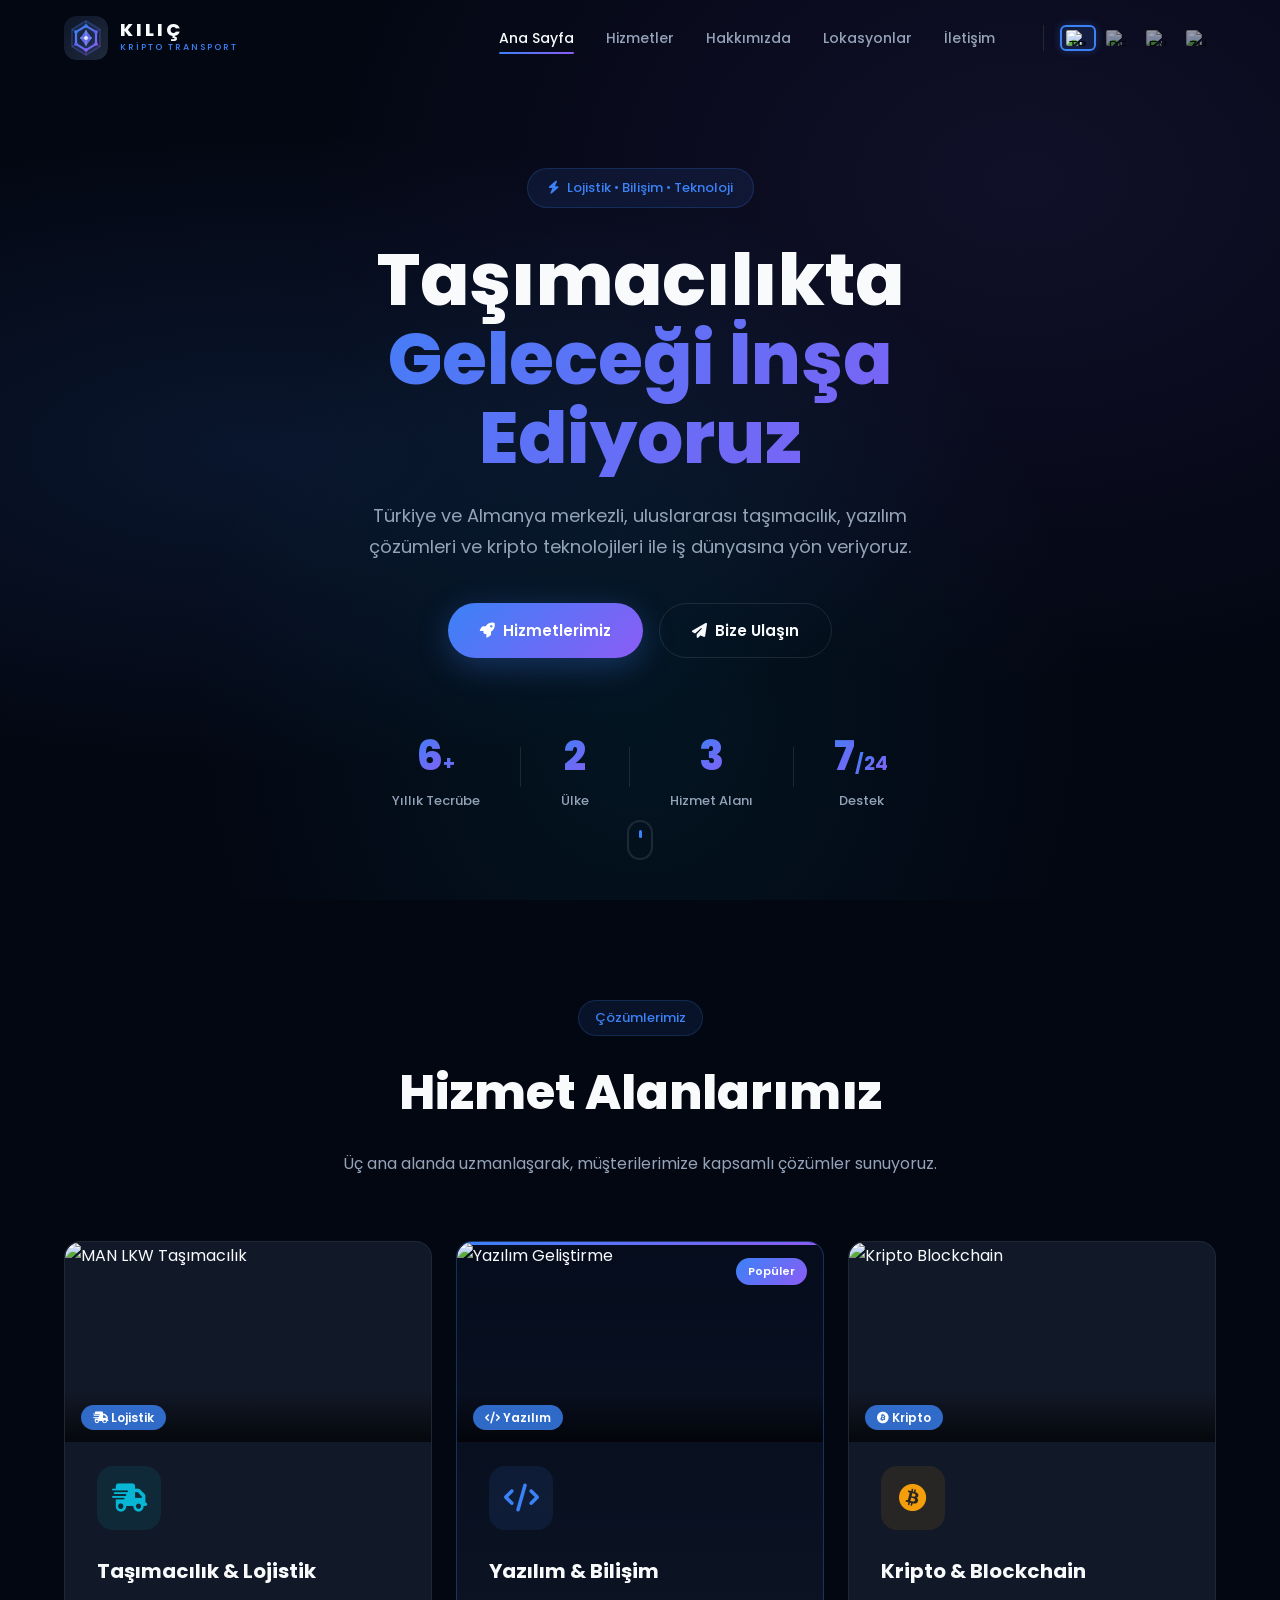
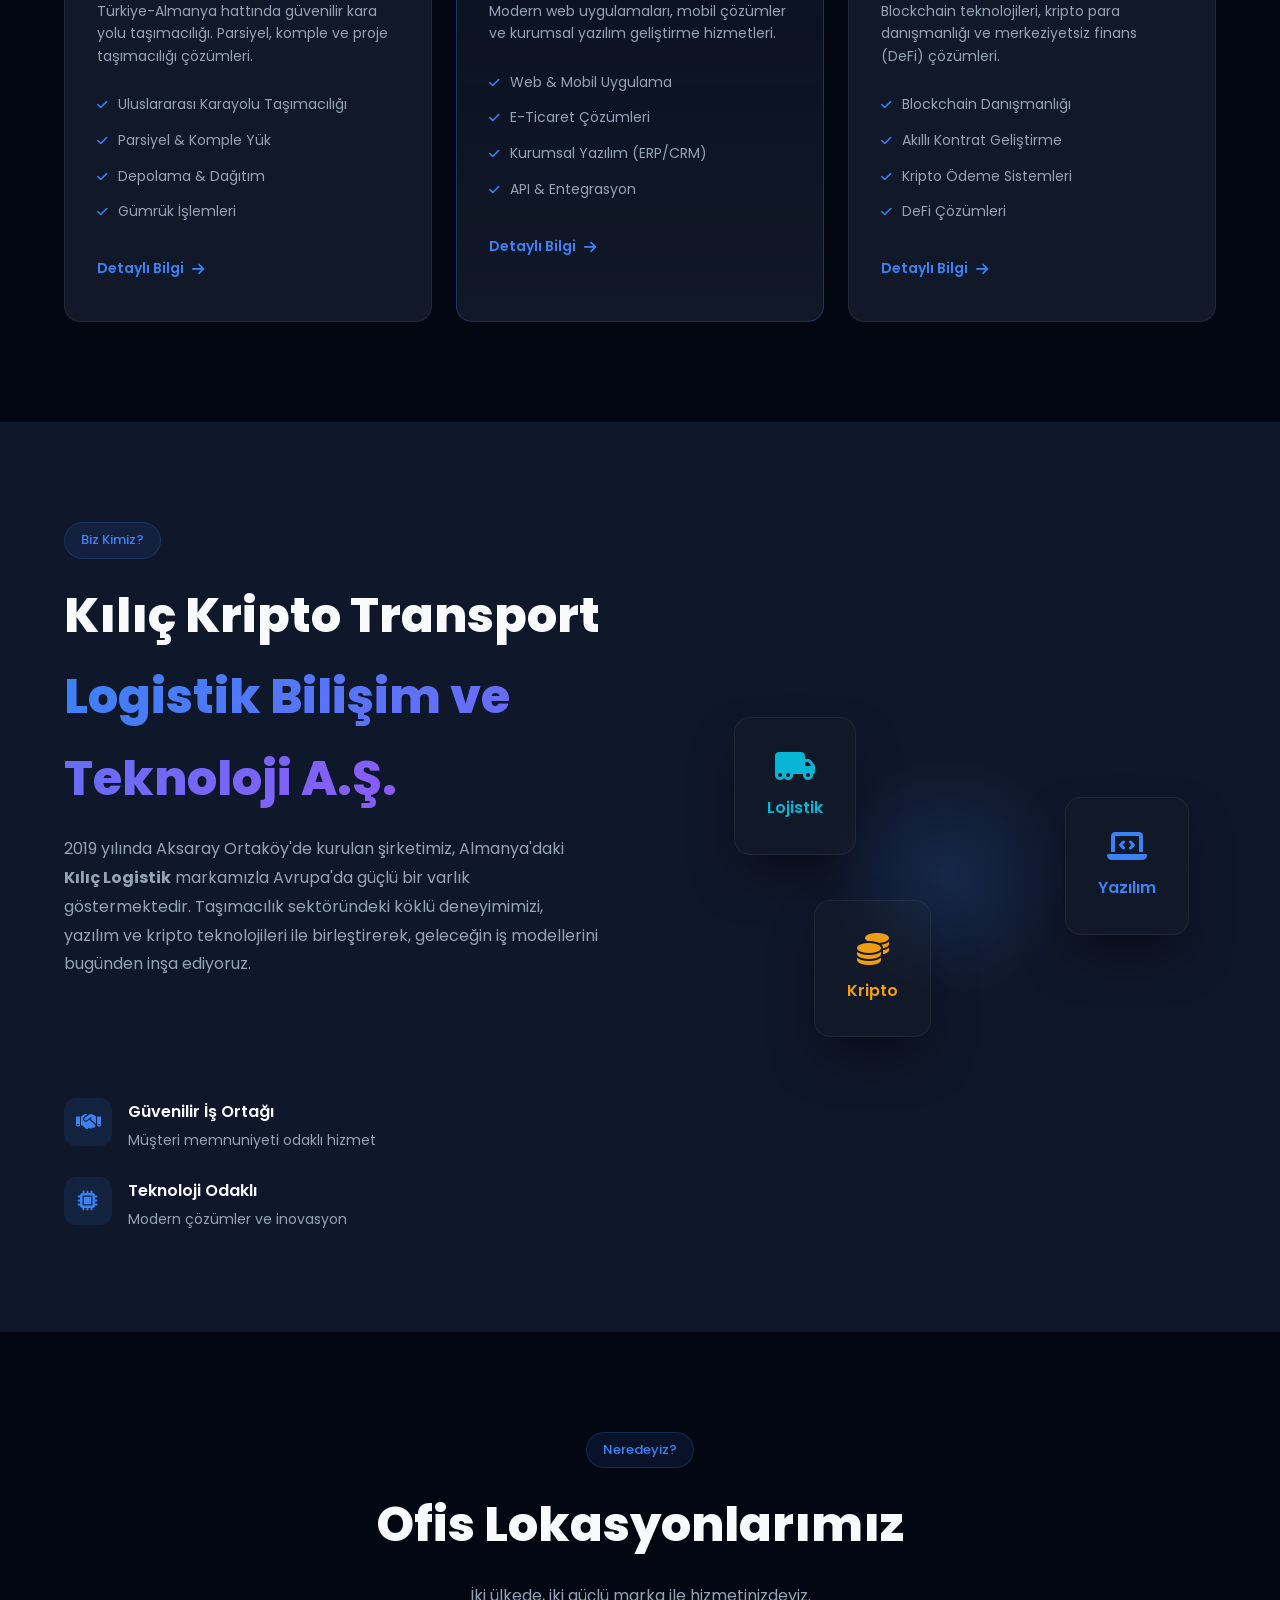
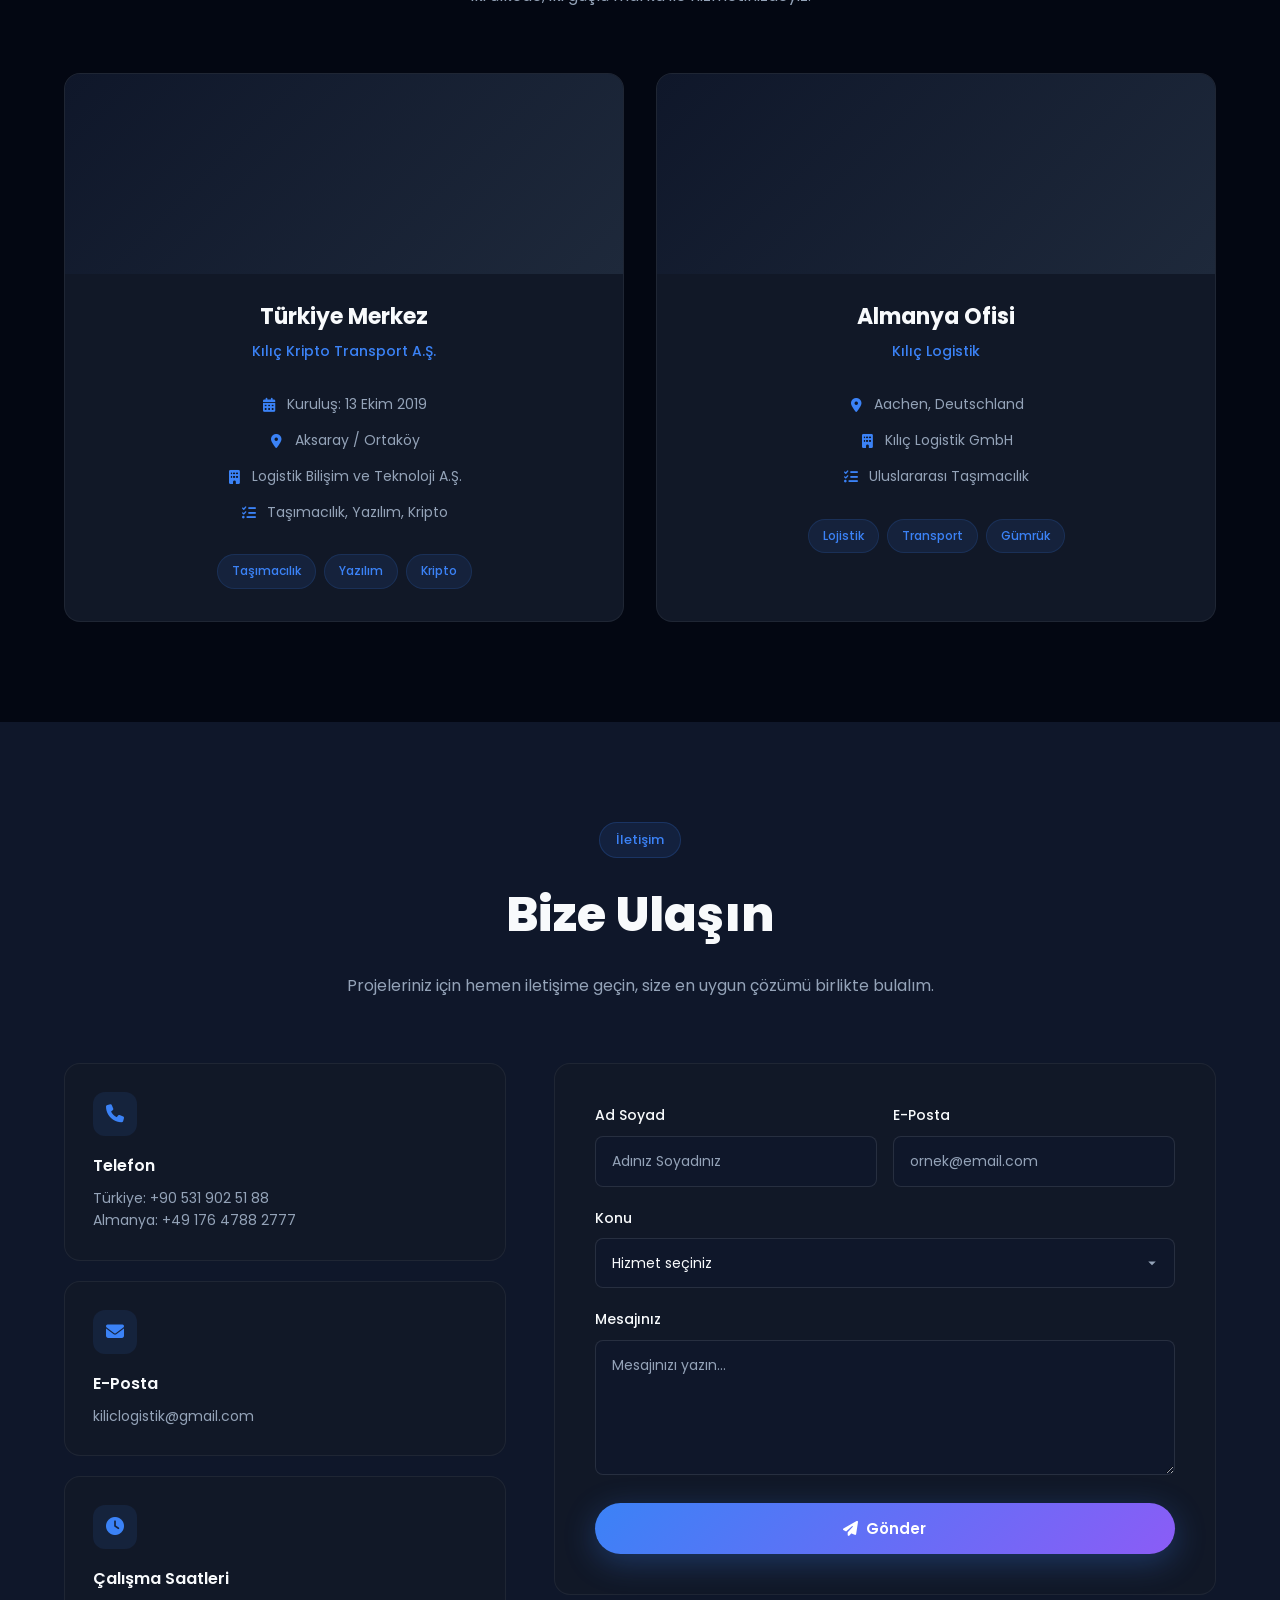
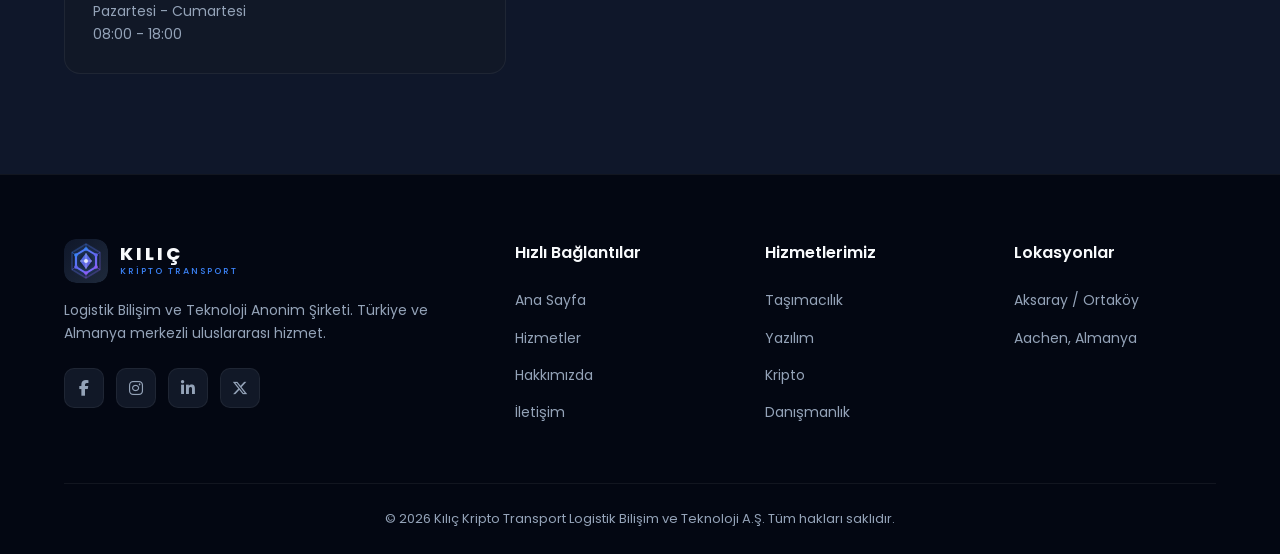
==== commit 96911b12: "TR ve DE bayrak emojileri kaldirildi" ====
--- a/index.html
+++ b/index.html
@@ -253,10 +253,6 @@
                 <div class="location-card">
                     <div class="location-map">
                         <iframe src="https://www.openstreetmap.org/export/embed.html?bbox=33.5%2C38.0%2C34.5%2C38.8&layer=mapnik&marker=38.37%2C34.03" loading="lazy" title="Aksaray Harita"></iframe>
-                        <div class="location-map-overlay">
-                            <span class="flag-emoji">🇹🇷</span>
-                            <span class="map-city">Aksaray / Ortaköy</span>
-                        </div>
                     </div>
                     <h3 data-i18n="locTR">Türkiye Merkez</h3>
                     <h4 data-i18n="locTRCompany">Kılıç Kripto Transport A.Ş.</h4>
@@ -275,10 +271,6 @@
                 <div class="location-card">
                     <div class="location-map">
                         <iframe src="https://www.openstreetmap.org/export/embed.html?bbox=5.5%2C50.5%2C6.6%2C51.0&layer=mapnik&marker=50.7753%2C6.0839" loading="lazy" title="Aachen Harita"></iframe>
-                        <div class="location-map-overlay">
-                            <span class="flag-emoji">🇩🇪</span>
-                            <span class="map-city">Aachen, Deutschland</span>
-                        </div>
                     </div>
                     <h3 data-i18n="locDE">Almanya Ofisi</h3>
                     <h4 data-i18n="locDECompany">Kılıç Logistik</h4>
@@ -310,8 +302,8 @@
                     <div class="contact-card">
                         <div class="contact-icon"><i class="fas fa-phone"></i></div>
                         <h4 data-i18n="contactPhone">Telefon</h4>
-                        <p>🇹🇷 Türkiye: +90 531 902 51 88</p>
-                        <p>🇩🇪 Almanya: +49 176 4788 2777</p>
+                        <p>Türkiye: +90 531 902 51 88</p>
+                        <p>Almanya: +49 176 4788 2777</p>
                     </div>
                     <div class="contact-card">
                         <div class="contact-icon"><i class="fas fa-envelope"></i></div>
@@ -399,8 +391,8 @@
                 <div class="footer-links">
                     <h4 data-i18n="footerLocations">Lokasyonlar</h4>
                     <ul>
-                        <li><a href="#lokasyonlar">🇹🇷 Aksaray / Ortaköy</a></li>
-                        <li><a href="#lokasyonlar">🇩🇪 Aachen, Almanya</a></li>
+                        <li><a href="#lokasyonlar">Aksaray / Ortaköy</a></li>
+                        <li><a href="#lokasyonlar">Aachen, Almanya</a></li>
                     </ul>
                 </div>
             </div>
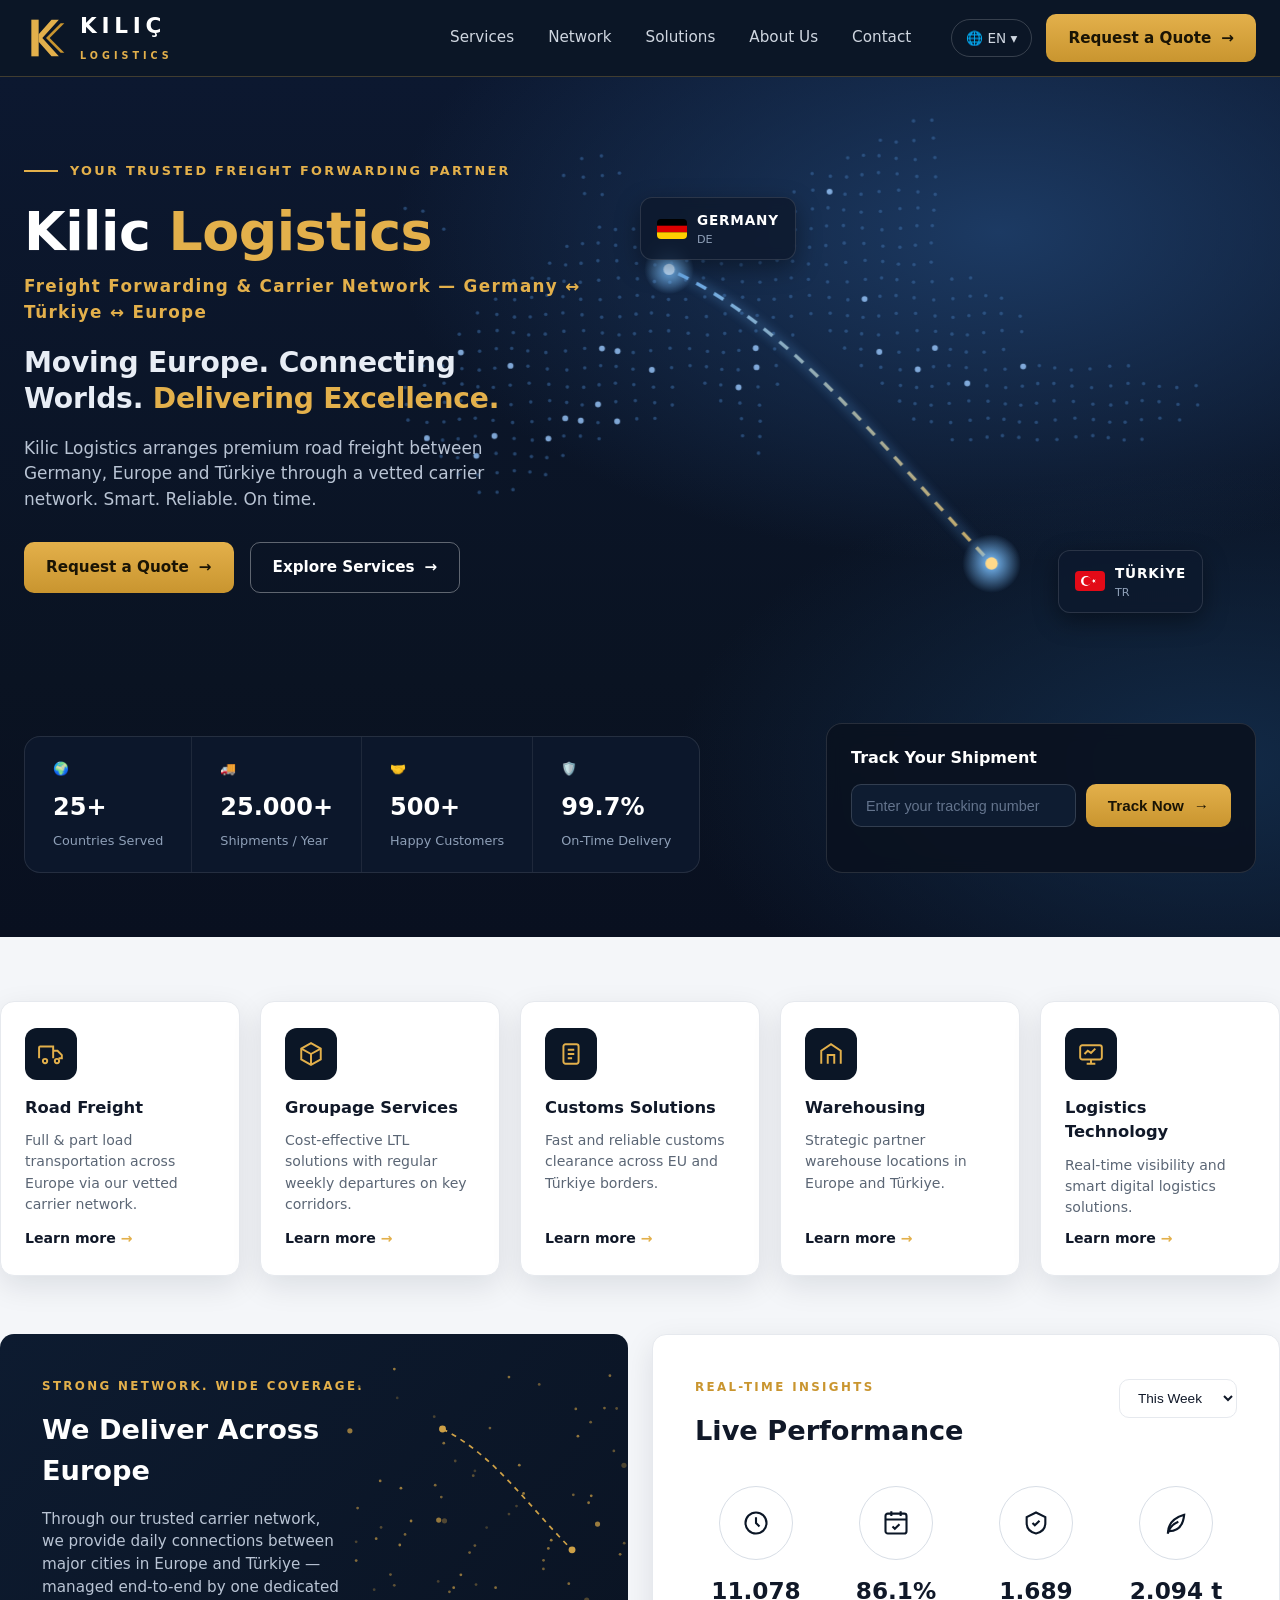
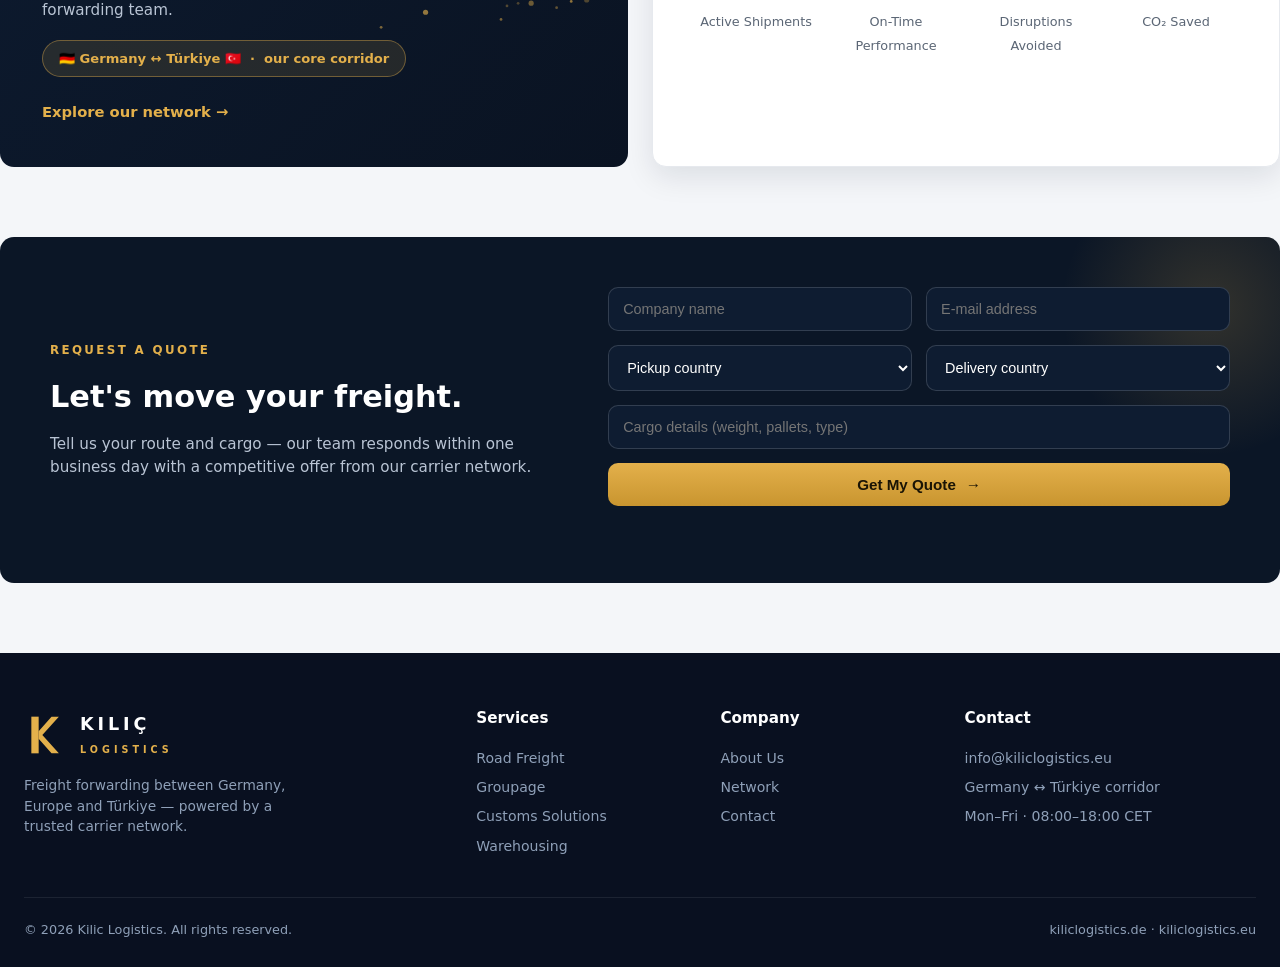
==== commit 2ccd4448: "Kilic Logistics: Google identity & SEO transition (index.html, robots.txt, sitemap.xml)" ====
--- a/index.html
+++ b/index.html
@@ -1,602 +1,542 @@
 <!DOCTYPE html>
-<html lang="tr">
+<html lang="en">
 <head>
-    <meta charset="UTF-8">
-    <meta name="viewport" content="width=device-width, initial-scale=1.0">
-    <title>KILIÇ KRİPTO TRANSPORT | Lojistik, Bilişim & Teknoloji A.Ş.</title>
-    <meta name="description" content="Kılıç Kripto Transport - Taşımacılık, Yazılım ve Kripto çözümleri. Aksaray Ortaköy ve Almanya merkezli lojistik ve teknoloji şirketi.">
-    <meta name="keywords" content="taşımacılık, lojistik, kripto, yazılım, transport, Aksaray, Almanya, Kılıç Logistik">
-    <link rel="preconnect" href="https://fonts.googleapis.com">
-    <link rel="preconnect" href="https://fonts.gstatic.com" crossorigin>
-    <link href="https://fonts.googleapis.com/css2?family=Poppins:wght@300;400;500;600;700;800;900&display=swap" rel="stylesheet">
-    <link rel="stylesheet" href="https://cdnjs.cloudflare.com/ajax/libs/font-awesome/6.5.1/css/all.min.css">
-    <link rel="stylesheet" href="css/style.css">
+<meta charset="UTF-8">
+<meta name="viewport" content="width=device-width, initial-scale=1.0">
+<title>Kilic Logistics | Freight Forwarding &amp; Carrier Network</title>
+<meta name="description" content="Kilic Logistics organizes freight forwarding, carrier network and road transport solutions between Germany, Türkiye and Europe.">
+<meta name="robots" content="index, follow">
+<link rel="canonical" href="https://markuslimburg.github.io/kiliclogistik/">
+<!-- Open Graph -->
+<meta property="og:type" content="website">
+<meta property="og:site_name" content="Kilic Logistics">
+<meta property="og:title" content="Kilic Logistics | Freight Forwarding &amp; Carrier Network">
+<meta property="og:description" content="Kilic Logistics organizes freight forwarding, carrier network and road transport solutions between Germany, Türkiye and Europe.">
+<meta property="og:url" content="https://markuslimburg.github.io/kiliclogistik/">
+<meta property="og:locale" content="en_US">
+<!-- Twitter Card -->
+<meta name="twitter:card" content="summary">
+<meta name="twitter:title" content="Kilic Logistics | Freight Forwarding &amp; Carrier Network">
+<meta name="twitter:description" content="Kilic Logistics organizes freight forwarding, carrier network and road transport solutions between Germany, Türkiye and Europe.">
+<!-- JSON-LD: Organization + WebSite (Google site name kaynağı) -->
+<script type="application/ld+json">
+{
+  "@context": "https://schema.org",
+  "@graph": [
+    {
+      "@type": "Organization",
+      "@id": "https://markuslimburg.github.io/kiliclogistik/#org",
+      "name": "Kilic Logistics",
+      "legalName": "KILIÇ KRİPTO TRANSPORT LOJİSTİK BİLİŞİM VE TEKNOLOJİLERİ A.Ş.",
+      "alternateName": ["Kilic Logistik", "Kılıç Lojistik"],
+      "url": "https://markuslimburg.github.io/kiliclogistik/",
+      "description": "Kilic Logistics organizes freight forwarding, carrier network and road transport solutions between Germany, Türkiye and Europe.",
+      "areaServed": ["Germany", "Türkiye", "Europe"],
+      "knowsLanguage": ["en", "de", "tr"]
+    },
+    {
+      "@type": "WebSite",
+      "@id": "https://markuslimburg.github.io/kiliclogistik/#website",
+      "url": "https://markuslimburg.github.io/kiliclogistik/",
+      "name": "Kilic Logistics",
+      "alternateName": "Kilic Logistics | Freight Forwarding & Carrier Network",
+      "publisher": { "@id": "https://markuslimburg.github.io/kiliclogistik/#org" },
+      "inLanguage": "en"
+    }
+  ]
+}
+</script>
+<style>
+  :root{
+    --navy:#0b1626;
+    --navy-2:#0e1c31;
+    --navy-3:#13243d;
+    --gold:#e3b04b;
+    --gold-2:#c9952f;
+    --ink:#101828;
+    --muted:#5b6675;
+    --line:#e6e9ee;
+    --bg:#f4f6f9;
+    --white:#ffffff;
+    --glow:#4da3ff;
+    --radius:14px;
+    --shadow:0 10px 30px rgba(11,22,38,.10);
+  }
+  *{margin:0;padding:0;box-sizing:border-box}
+  html{scroll-behavior:smooth}
+  body{font-family:'Segoe UI',system-ui,-apple-system,Roboto,Arial,sans-serif;background:var(--bg);color:var(--ink);line-height:1.5}
+  img,svg{display:block}
+  a{text-decoration:none;color:inherit}
+  .container{max-width:1280px;margin:0 auto;padding:0 24px}
+
+  /* ============ NAVBAR ============ */
+  header{position:sticky;top:0;z-index:50;background:var(--navy);border-bottom:1px solid rgba(227,176,75,.25)}
+  .nav{display:flex;align-items:center;gap:28px;height:76px}
+  .brand{display:flex;align-items:center;gap:12px}
+  .brand .logo-k{width:44px;height:44px;flex:none}
+  .brand-name{color:#fff;font-size:1.35rem;font-weight:700;letter-spacing:.22em}
+  .brand-sub{color:var(--gold);font-size:.6rem;letter-spacing:.42em;font-weight:600}
+  nav.menu{display:flex;gap:30px;margin-left:auto}
+  nav.menu a{color:#cfd6e0;font-size:.95rem;font-weight:500;padding:8px 2px;border-bottom:2px solid transparent;transition:.2s}
+  nav.menu a:hover{color:#fff;border-color:var(--gold)}
+  .nav-right{display:flex;align-items:center;gap:14px;margin-left:10px}
+  .lang{display:flex;align-items:center;gap:8px;color:#cfd6e0;font-size:.85rem;border:1px solid rgba(255,255,255,.18);border-radius:999px;padding:8px 14px;cursor:pointer}
+  .btn{display:inline-flex;align-items:center;gap:10px;font-weight:600;font-size:.95rem;border-radius:10px;padding:13px 22px;cursor:pointer;border:0;transition:.2s}
+  .btn .arr{transition:transform .2s}
+  .btn:hover .arr{transform:translateX(4px)}
+  .btn-gold{background:linear-gradient(180deg,var(--gold),var(--gold-2));color:#1a1405}
+  .btn-gold:hover{filter:brightness(1.07)}
+  .btn-ghost{background:transparent;color:#fff;border:1.5px solid rgba(255,255,255,.35)}
+  .btn-ghost:hover{border-color:var(--gold);color:var(--gold)}
+  .hamburger{display:none;margin-left:auto;background:none;border:0;cursor:pointer;padding:6px}
+  .hamburger span{display:block;width:26px;height:2.5px;background:#fff;margin:6px 0;border-radius:2px}
+  /* future: Fleet Services nav item will be added here */
+
+  /* ============ HERO ============ */
+  .hero{position:relative;background:
+      radial-gradient(1100px 600px at 78% 18%, #1c3a63 0%, transparent 55%),
+      radial-gradient(900px 500px at 95% 80%, #122a47 0%, transparent 60%),
+      linear-gradient(180deg,#0c1830 0%, #0a1322 70%, #091020 100%);
+    color:#fff;overflow:hidden}
+  .hero-inner{position:relative;display:grid;grid-template-columns:minmax(0,560px) 1fr;gap:30px;padding:84px 0 130px}
+  .eyebrow{display:flex;align-items:center;gap:12px;color:var(--gold);font-size:.8rem;font-weight:700;letter-spacing:.18em;text-transform:uppercase;margin-bottom:22px}
+  .eyebrow::before{content:"";width:34px;height:2px;background:var(--gold)}
+  h1{font-size:clamp(2.2rem,4.2vw,3.6rem);line-height:1.12;font-weight:800;letter-spacing:-.5px}
+  h1 .gold{color:var(--gold)}
+  .h1-sub{margin-top:12px;color:var(--gold);font-weight:700;letter-spacing:.08em;font-size:clamp(.92rem,1.4vw,1.05rem)}
+  .hero-slogan{margin-top:20px;font-size:clamp(1.25rem,2.2vw,1.8rem);line-height:1.3;font-weight:700;color:#e8edf5;letter-spacing:-.2px}
+  .hero-slogan .gold{color:var(--gold)}
+  .hero p.lead{margin:18px 0 30px;color:#b9c4d4;font-size:1.06rem;max-width:480px}
+  .hero-ctas{display:flex;gap:16px;flex-wrap:wrap}
+
+  /* hero map */
+  .hero-map{position:absolute;inset:0;pointer-events:none}
+  .hero-map svg{width:100%;height:100%}
+  .badge{position:absolute;display:flex;align-items:center;gap:10px;background:rgba(13,25,45,.85);border:1px solid rgba(255,255,255,.12);backdrop-filter:blur(6px);border-radius:12px;padding:10px 16px;box-shadow:0 8px 24px rgba(0,0,0,.4)}
+  .badge .flag{width:30px;height:20px;border-radius:4px;overflow:hidden;flex:none}
+  .badge b{font-size:.85rem;letter-spacing:.06em}
+  .badge small{display:block;color:#8fa0b8;font-size:.7rem}
+  .badge-de{top:14%;left:50%}
+  .badge-tr{top:55%;right:6%}
+
+  /* stats card */
+  .hero-bottom{position:relative;display:flex;justify-content:space-between;align-items:flex-end;gap:24px;padding-bottom:64px;flex-wrap:wrap}
+  .stats-card{display:flex;background:rgba(13,25,45,.88);border:1px solid rgba(255,255,255,.10);border-radius:16px;backdrop-filter:blur(8px);overflow:hidden}
+  .stat{padding:22px 28px;display:flex;flex-direction:column;gap:6px;border-right:1px solid rgba(255,255,255,.08);min-width:150px}
+  .stat:last-child{border-right:0}
+  .stat .ic{color:var(--gold);margin-bottom:4px}
+  .stat b{font-size:1.5rem;font-weight:800}
+  .stat span{color:#8fa0b8;font-size:.8rem}
+
+  /* track box */
+  .track-box{background:rgba(10,18,32,.92);border:1px solid rgba(255,255,255,.12);border-radius:16px;padding:22px 24px;backdrop-filter:blur(8px);min-width:340px;flex:0 1 430px}
+  .track-box h3{font-size:1rem;margin-bottom:14px}
+  .track-form{display:flex;gap:10px}
+  .track-form input{flex:1;background:#0e1c31;border:1px solid rgba(255,255,255,.15);border-radius:10px;padding:12px 14px;color:#fff;font-size:.9rem;outline:none}
+  .track-form input::placeholder{color:#64748d}
+  .track-form input:focus{border-color:var(--gold)}
+  .track-msg{margin-top:10px;font-size:.8rem;color:var(--gold);min-height:1em}
+
+  /* ============ SERVICES ============ */
+  .services{padding:64px 0 10px}
+  .cards-5{display:grid;grid-template-columns:repeat(5,1fr);gap:20px}
+  .scard{background:var(--white);border:1px solid var(--line);border-radius:var(--radius);padding:26px 24px;box-shadow:var(--shadow);transition:transform .2s, box-shadow .2s;display:flex;flex-direction:column;gap:10px}
+  .scard:hover{transform:translateY(-5px);box-shadow:0 18px 40px rgba(11,22,38,.14)}
+  .scard .icon{width:52px;height:52px;border-radius:12px;background:var(--navy);display:grid;place-items:center;color:var(--gold);margin-bottom:6px}
+  .scard h3{font-size:1.02rem}
+  .scard p{color:var(--muted);font-size:.88rem;flex:1}
+  .scard a{color:var(--ink);font-weight:600;font-size:.88rem}
+  .scard a .arr{color:var(--gold)}
+  .scard a:hover{color:var(--gold-2)}
+
+  /* ============ NETWORK + PERFORMANCE ============ */
+  .duo{display:grid;grid-template-columns:1fr 1fr;gap:24px;padding:48px 0 30px}
+  .network-card{background:linear-gradient(135deg,#0d1b30,#0a1322);border-radius:var(--radius);color:#fff;padding:44px 42px;position:relative;overflow:hidden;display:flex;flex-direction:column}
+  .network-card .map-bg{position:absolute;right:-30px;top:0;bottom:0;width:55%;opacity:.9;pointer-events:none}
+  .k-eyebrow{color:var(--gold);font-size:.74rem;font-weight:700;letter-spacing:.2em;text-transform:uppercase;margin-bottom:14px}
+  .network-card h2{font-size:1.7rem;margin-bottom:16px;max-width:60%}
+  .network-card p{color:#b9c4d4;font-size:.95rem;max-width:55%;flex:1}
+  .corridor-chip{display:inline-flex;align-items:center;gap:10px;background:rgba(227,176,75,.12);border:1px solid rgba(227,176,75,.4);color:var(--gold);border-radius:999px;padding:8px 16px;font-size:.82rem;font-weight:600;margin:18px 0;width:max-content}
+  .network-card .link{color:var(--gold);font-weight:700;font-size:.92rem;margin-top:6px;width:max-content}
+  .perf-card{background:var(--white);border:1px solid var(--line);border-radius:var(--radius);padding:44px 42px;box-shadow:var(--shadow)}
+  .perf-head{display:flex;justify-content:space-between;align-items:flex-start;gap:16px;margin-bottom:34px}
+  .perf-card h2{font-size:1.7rem}
+  .select{border:1px solid var(--line);border-radius:10px;padding:10px 14px;font-size:.85rem;background:#fff;color:var(--ink)}
+  .kpis{display:grid;grid-template-columns:repeat(4,1fr);gap:18px}
+  .kpi{text-align:center}
+  .kpi .ring{width:74px;height:74px;border-radius:50%;border:1.5px solid #d8dee6;display:grid;place-items:center;margin:0 auto 14px;color:var(--navy)}
+  .kpi b{display:block;font-size:1.45rem;font-weight:800}
+  .kpi span{color:var(--muted);font-size:.8rem}
+
+  /* ============ QUOTE ============ */
+  .quote{padding:40px 0 70px}
+  .quote-card{background:var(--navy);border-radius:var(--radius);color:#fff;padding:50px;display:grid;grid-template-columns:1fr 1.2fr;gap:40px;align-items:center;position:relative;overflow:hidden}
+  .quote-card::after{content:"";position:absolute;right:-80px;top:-80px;width:300px;height:300px;border-radius:50%;background:radial-gradient(circle,rgba(227,176,75,.18),transparent 70%)}
+  .quote-card h2{font-size:1.9rem;margin-bottom:14px}
+  .quote-card p{color:#b9c4d4;font-size:.95rem}
+  .qform{display:grid;grid-template-columns:1fr 1fr;gap:14px;position:relative;z-index:1}
+  .qform input,.qform select{background:#0e1c31;border:1px solid rgba(255,255,255,.15);border-radius:10px;padding:13px 14px;color:#fff;font-size:.9rem;outline:none;width:100%}
+  .qform input:focus,.qform select:focus{border-color:var(--gold)}
+  .qform .full{grid-column:1/-1}
+  .qform button{grid-column:1/-1;justify-content:center}
+  .qmsg{grid-column:1/-1;font-size:.82rem;color:var(--gold);min-height:1em}
+
+  /* ============ FOOTER ============ */
+  footer{background:#091020;color:#8fa0b8;padding:54px 0 28px}
+  .foot-grid{display:grid;grid-template-columns:2fr 1fr 1fr 1.4fr;gap:36px;padding-bottom:36px;border-bottom:1px solid rgba(255,255,255,.08)}
+  footer h4{color:#fff;font-size:.95rem;margin-bottom:14px}
+  footer a{display:block;font-size:.88rem;padding:4px 0;color:#8fa0b8}
+  footer a:hover{color:var(--gold)}
+  .foot-brand p{font-size:.86rem;margin-top:12px;max-width:300px}
+  .foot-bottom{display:flex;justify-content:space-between;gap:14px;padding-top:22px;font-size:.8rem;flex-wrap:wrap}
+  /* future: Fleet Services module section placeholder */
+
+  .reveal{opacity:0;transform:translateY(24px);transition:opacity .6s ease, transform .6s ease}
+  .reveal.show{opacity:1;transform:none}
+
+  /* ============ RESPONSIVE ============ */
+  @media (max-width:1100px){
+    .cards-5{grid-template-columns:repeat(3,1fr)}
+    .duo{grid-template-columns:1fr}
+    .network-card h2,.network-card p{max-width:100%}
+    .network-card .map-bg{opacity:.25;width:80%}
+    .badge-de{left:58%}
+  }
+  @media (max-width:900px){
+    nav.menu{position:fixed;inset:76px 0 auto 0;background:var(--navy);flex-direction:column;gap:0;padding:10px 24px 20px;display:none;border-bottom:1px solid rgba(227,176,75,.3)}
+    nav.menu.open{display:flex}
+    nav.menu a{padding:14px 0;border-bottom:1px solid rgba(255,255,255,.07)}
+    .hamburger{display:block}
+    .nav-right .btn{display:none}
+    .hero-inner{grid-template-columns:1fr;padding:60px 0 90px}
+    .badge-de,.badge-tr{display:none}
+    .quote-card{grid-template-columns:1fr;padding:36px 26px}
+  }
+  @media (max-width:640px){
+    .cards-5{grid-template-columns:1fr 1fr}
+    .kpis{grid-template-columns:1fr 1fr;row-gap:28px}
+    .stats-card{flex-wrap:wrap}
+    .stat{min-width:46%;border-bottom:1px solid rgba(255,255,255,.08)}
+    .track-box{min-width:0;flex:1 1 100%}
+    .qform{grid-template-columns:1fr}
+    .foot-grid{grid-template-columns:1fr 1fr}
+  }
+  @media (max-width:440px){
+    .cards-5{grid-template-columns:1fr}
+  }
+</style>
 </head>
 <body>
 
-    <!-- Navbar -->
-    <nav class="navbar" id="navbar">
-        <div class="container">
-            <a href="#hero" class="logo">
-                <div class="logo-icon">
-                    <img src="img/logo.svg" alt="Kılıç Logo" width="44" height="44">
-                </div>
-                <div class="logo-text">
-                    <span class="logo-main">KILIÇ</span>
-                    <span class="logo-sub">KRİPTO TRANSPORT</span>
-                </div>
-            </a>
-            <ul class="nav-links" id="navLinks">
-                <li><a href="#hero" class="active" data-i18n="navHome">Ana Sayfa</a></li>
-                <li><a href="#hizmetler" data-i18n="navServices">Hizmetler</a></li>
-                <li><a href="#hakkimizda" data-i18n="navAbout">Hakkımızda</a></li>
-                <li><a href="#lokasyonlar" data-i18n="navLocations">Lokasyonlar</a></li>
-                <li><a href="#iletisim" data-i18n="navContact">İletişim</a></li>
-                <li class="lang-switch">
-                    <button class="lang-btn active-lang" data-lang="tr"><img src="https://flagcdn.com/w40/tr.png" alt="TR" width="24" height="16"></button>
-                    <button class="lang-btn" data-lang="de"><img src="https://flagcdn.com/w40/de.png" alt="DE" width="24" height="16"></button>
-                    <button class="lang-btn" data-lang="en"><img src="https://flagcdn.com/w40/gb.png" alt="EN" width="24" height="16"></button>
-                    <button class="lang-btn" data-lang="zh"><img src="https://flagcdn.com/w40/cn.png" alt="ZH" width="24" height="16"></button>
-                </li>
-            </ul>
-            <button class="hamburger" id="hamburger" aria-label="Menüyü aç">
-                <span></span>
-                <span></span>
-                <span></span>
-            </button>
+<!-- ================= NAVBAR ================= -->
+<header>
+  <div class="container nav">
+    <a class="brand" href="#top" aria-label="Kilic Logistics">
+      <svg class="logo-k" viewBox="0 0 48 48" fill="none">
+        <path d="M8 4 H16 V44 H8 Z" fill="#e3b04b"/>
+        <path d="M20 24 L38 4 H30 L16 20 V28 L30 44 H38 Z" fill="#e3b04b"/>
+        <path d="M24 24 L40 8 H44 L28 24 L44 40 H40 Z" fill="#c9952f"/>
+      </svg>
+      <span>
+        <span class="brand-name">KILIÇ</span><br>
+        <span class="brand-sub">LOGISTICS</span>
+      </span>
+    </a>
+    <nav class="menu" id="menu">
+      <a href="#services">Services</a>
+      <a href="#network">Network</a>
+      <a href="#performance">Solutions</a>
+      <a href="#about">About Us</a>
+      <a href="#quote">Contact</a>
+      <!-- future: <a href="#fleet">Fleet Services</a> -->
+    </nav>
+    <div class="nav-right">
+      <span class="lang">🌐 EN ▾</span>
+      <a class="btn btn-gold" href="#quote">Request a Quote <span class="arr">→</span></a>
+    </div>
+    <button class="hamburger" id="burger" aria-label="Menu"><span></span><span></span><span></span></button>
+  </div>
+</header>
+
+<!-- ================= HERO ================= -->
+<section class="hero" id="top">
+  <!-- glowing Europe map -->
+  <div class="hero-map">
+    <svg viewBox="0 0 1440 760" preserveAspectRatio="xMaxYMid slice">
+      <defs>
+        <radialGradient id="dotGlow" cx=".5" cy=".5" r=".5">
+          <stop offset="0" stop-color="#7cc1ff"/><stop offset="1" stop-color="#7cc1ff" stop-opacity="0"/>
+        </radialGradient>
+        <linearGradient id="route" x1="0" y1="0" x2="1" y2="0">
+          <stop offset="0" stop-color="#6db5ff"/><stop offset="1" stop-color="#e3b04b"/>
+        </linearGradient>
+        <filter id="blur1"><feGaussianBlur stdDeviation="4"/></filter>
+      </defs>
+      <g id="euDots" opacity=".85"></g>
+      <!-- DE -> TR corridor -->
+      <path id="corridor" d="M900 170 C 1010 220, 1090 330, 1185 430" stroke="url(#route)" stroke-width="3" fill="none" stroke-dasharray="10 8" opacity=".95">
+        <animate attributeName="stroke-dashoffset" from="180" to="0" dur="4s" repeatCount="indefinite"/>
+      </path>
+      <path d="M900 170 C 1010 220, 1090 330, 1185 430" stroke="#6db5ff" stroke-width="9" fill="none" opacity=".18" filter="url(#blur1)"/>
+      <circle cx="900" cy="170" r="22" fill="url(#dotGlow)"/>
+      <circle cx="900" cy="170" r="5" fill="#bfe0ff"/>
+      <circle cx="1185" cy="430" r="26" fill="url(#dotGlow)"/>
+      <circle cx="1185" cy="430" r="5.5" fill="#ffd98a"/>
+    </svg>
+  </div>
+
+  <div class="badge badge-de"><span class="flag"><svg viewBox="0 0 30 20"><rect width="30" height="20" fill="#000"/><rect y="6.7" width="30" height="6.6" fill="#dd0000"/><rect y="13.3" width="30" height="6.7" fill="#ffce00"/></svg></span><span><b>GERMANY</b><small>DE</small></span></div>
+  <div class="badge badge-tr"><span class="flag"><svg viewBox="0 0 30 20"><rect width="30" height="20" fill="#e30a17"/><circle cx="11" cy="10" r="5" fill="#fff"/><circle cx="12.4" cy="10" r="4" fill="#e30a17"/><path d="M16.5 10 l4.2 1.4 -2.6-3.6 v4.4 l2.6-3.6 Z" fill="#fff"/></svg></span><span><b>TÜRKİYE</b><small>TR</small></span></div>
+
+  <div class="container">
+    <div class="hero-inner">
+      <div>
+        <div class="eyebrow">Your trusted freight forwarding partner</div>
+        <h1>Kilic <span class="gold">Logistics</span></h1>
+        <p class="h1-sub">Freight Forwarding &amp; Carrier Network — Germany ↔ Türkiye ↔ Europe</p>
+        <h2 class="hero-slogan">Moving Europe. Connecting Worlds. <span class="gold">Delivering Excellence.</span></h2>
+        <p class="lead">Kilic Logistics arranges premium road freight between Germany, Europe and Türkiye through a vetted carrier network. Smart. Reliable. On time.</p>
+        <div class="hero-ctas">
+          <a class="btn btn-gold" href="#quote">Request a Quote <span class="arr">→</span></a>
+          <a class="btn btn-ghost" href="#services">Explore Services <span class="arr">→</span></a>
         </div>
-    </nav>
-
-    <!-- Hero Section -->
-    <section class="hero" id="hero">
-        <div class="hero-bg">
-            <div class="hero-particles" id="particles"></div>
-        </div>
-        <div class="container hero-content">
-            <div class="hero-badge">
-                <i class="fas fa-bolt"></i> <span data-i18n="heroBadge">Lojistik • Bilişim • Teknoloji</span>
-            </div>
-            <h1 class="hero-title">
-                <span class="title-line" data-i18n="heroTitle1">Taşımacılıkta</span>
-                <span class="title-line gradient-text" data-i18n="heroTitle2">Geleceği İnşa Ediyoruz</span>
-            </h1>
-            <p class="hero-desc" data-i18n="heroDesc">
-                Türkiye ve Almanya merkezli, uluslararası taşımacılık, yazılım çözümleri ve 
-                kripto teknolojileri ile iş dünyasına yön veriyoruz.
-            </p>
-            <div class="hero-buttons">
-                <a href="#hizmetler" class="btn btn-primary">
-                    <i class="fas fa-rocket"></i> <span data-i18n="heroBtn1">Hizmetlerimiz</span>
-                </a>
-                <a href="#iletisim" class="btn btn-outline">
-                    <i class="fas fa-paper-plane"></i> <span data-i18n="heroBtn2">Bize Ulaşın</span>
-                </a>
-            </div>
-            <div class="hero-stats">
-                <div class="stat">
-                    <span class="stat-num" data-target="6">0</span><span class="stat-plus">+</span>
-                    <span class="stat-label" data-i18n="statYears">Yıllık Tecrübe</span>
-                </div>
-                <div class="stat-divider"></div>
-                <div class="stat">
-                    <span class="stat-num" data-target="2">0</span>
-                    <span class="stat-label" data-i18n="statCountry">Ülke</span>
-                </div>
-                <div class="stat-divider"></div>
-                <div class="stat">
-                    <span class="stat-num" data-target="3">0</span>
-                    <span class="stat-label" data-i18n="statService">Hizmet Alanı</span>
-                </div>
-                <div class="stat-divider"></div>
-                <div class="stat">
-                    <span class="stat-num" data-target="7">0</span><span class="stat-plus">/24</span>
-                    <span class="stat-label" data-i18n="statSupport">Destek</span>
-                </div>
-            </div>
-        </div>
-        <div class="scroll-indicator">
-            <div class="mouse">
-                <div class="wheel"></div>
-            </div>
-        </div>
-    </section>
-
-    <!-- Hizmetler Section -->
-    <section class="section hizmetler" id="hizmetler">
-        <div class="container">
-            <div class="section-header">
-                <span class="section-badge" data-i18n="sectionServices">Çözümlerimiz</span>
-                <h2 class="section-title" data-i18n="servicesTitle">Hizmet Alanlarımız</h2>
-                <p class="section-desc" data-i18n="servicesDesc">Üç ana alanda uzmanlaşarak, müşterilerimize kapsamlı çözümler sunuyoruz.</p>
-            </div>
-            <div class="services-grid">
-                <!-- Taşımacılık -->
-                <div class="service-card" data-aos="fade-up">
-                    <div class="service-image">
-                        <img src="https://images.pexels.com/photos/2199293/pexels-photo-2199293.jpeg?auto=compress&cs=tinysrgb&w=600&h=340&fit=crop" alt="MAN LKW Taşımacılık" loading="lazy">
-                        <div class="service-image-overlay">
-                            <span><i class="fas fa-truck-fast"></i> Lojistik</span>
-                        </div>
-                    </div>
-                    <div class="service-icon transport">
-                        <i class="fas fa-truck-fast"></i>
-                    </div>
-                    <h3 data-i18n="serviceTransportTitle">Taşımacılık & Lojistik</h3>
-                    <p data-i18n="serviceTransportDesc">Türkiye-Almanya hattında güvenilir kara yolu taşımacılığı. Parsiyel, komple ve proje taşımacılığı çözümleri.</p>
-                    <ul class="service-features">
-                        <li><i class="fas fa-check"></i> <span data-i18n="serviceTransportF1">Uluslararası Karayolu Taşımacılığı</span></li>
-                        <li><i class="fas fa-check"></i> <span data-i18n="serviceTransportF2">Parsiyel & Komple Yük</span></li>
-                        <li><i class="fas fa-check"></i> <span data-i18n="serviceTransportF3">Depolama & Dağıtım</span></li>
-                        <li><i class="fas fa-check"></i> <span data-i18n="serviceTransportF4">Gümrük İşlemleri</span></li>
-                    </ul>
-                    <a href="#" class="service-link" data-modal="modal-transport">
-                        <span data-i18n="detailBtn">Detaylı Bilgi</span> <i class="fas fa-arrow-right"></i>
-                    </a>
-                </div>
-
-                <!-- Yazılım -->
-                <div class="service-card featured" data-aos="fade-up" data-aos-delay="100">
-                    <div class="featured-badge" data-i18n="popularBadge">Popüler</div>
-                    <div class="service-image">
-                        <img src="https://images.unsplash.com/photo-1555066931-4365d14bab8c?w=600&h=340&fit=crop" alt="Yazılım Geliştirme" loading="lazy">
-                        <div class="service-image-overlay">
-                            <span><i class="fas fa-code"></i> Yazılım</span>
-                        </div>
-                    </div>
-                    <div class="service-icon software">
-                        <i class="fas fa-code"></i>
-                    </div>
-                    <h3 data-i18n="serviceSoftwareTitle">Yazılım & Bilişim</h3>
-                    <p data-i18n="serviceSoftwareDesc">Modern web uygulamaları, mobil çözümler ve kurumsal yazılım geliştirme hizmetleri.</p>
-                    <ul class="service-features">
-                        <li><i class="fas fa-check"></i> <span data-i18n="serviceSoftwareF1">Web & Mobil Uygulama</span></li>
-                        <li><i class="fas fa-check"></i> <span data-i18n="serviceSoftwareF2">E-Ticaret Çözümleri</span></li>
-                        <li><i class="fas fa-check"></i> <span data-i18n="serviceSoftwareF3">Kurumsal Yazılım (ERP/CRM)</span></li>
-                        <li><i class="fas fa-check"></i> <span data-i18n="serviceSoftwareF4">API & Entegrasyon</span></li>
-                    </ul>
-                    <a href="#" class="service-link" data-modal="modal-software">
-                        <span data-i18n="detailBtn">Detaylı Bilgi</span> <i class="fas fa-arrow-right"></i>
-                    </a>
-                </div>
-
-                <!-- Kripto -->
-                <div class="service-card" data-aos="fade-up" data-aos-delay="200">
-                    <div class="service-image">
-                        <img src="https://images.unsplash.com/photo-1639762681485-074b7f938ba0?w=600&h=340&fit=crop" alt="Kripto Blockchain" loading="lazy">
-                        <div class="service-image-overlay">
-                            <span><i class="fab fa-bitcoin"></i> Kripto</span>
-                        </div>
-                    </div>
-                    <div class="service-icon crypto">
-                        <i class="fab fa-bitcoin"></i>
-                    </div>
-                    <h3 data-i18n="serviceCryptoTitle">Kripto & Blockchain</h3>
-                    <p data-i18n="serviceCryptoDesc">Blockchain teknolojileri, kripto para danışmanlığı ve merkeziyetsiz finans (DeFi) çözümleri.</p>
-                    <ul class="service-features">
-                        <li><i class="fas fa-check"></i> <span data-i18n="serviceCryptoF1">Blockchain Danışmanlığı</span></li>
-                        <li><i class="fas fa-check"></i> <span data-i18n="serviceCryptoF2">Akıllı Kontrat Geliştirme</span></li>
-                        <li><i class="fas fa-check"></i> <span data-i18n="serviceCryptoF3">Kripto Ödeme Sistemleri</span></li>
-                        <li><i class="fas fa-check"></i> <span data-i18n="serviceCryptoF4">DeFi Çözümleri</span></li>
-                    </ul>
-                    <a href="#" class="service-link" data-modal="modal-crypto">
-                        <span data-i18n="detailBtn">Detaylı Bilgi</span> <i class="fas fa-arrow-right"></i>
-                    </a>
-                </div>
-            </div>
-        </div>
-    </section>
-
-    <!-- Hakkımızda Section -->
-    <section class="section hakkimizda" id="hakkimizda">
-        <div class="container">
-            <div class="about-grid">
-                <div class="about-content">
-                    <span class="section-badge" data-i18n="aboutBadge">Biz Kimiz?</span>
-                    <h2 class="section-title left-align">Kılıç Kripto Transport<br><span class="gradient-text">Logistik Bilişim ve Teknoloji A.Ş.</span></h2>
-                    <p class="about-text" data-i18n-html="aboutText">
-                        2019 yılında Aksaray Ortaköy'de kurulan şirketimiz, Almanya'daki <strong>Kılıç Logistik</strong> markamızla 
-                        Avrupa'da güçlü bir varlık göstermektedir. Taşımacılık sektöründeki köklü deneyimimizi, 
-                        yazılım ve kripto teknolojileri ile birleştirerek, geleceğin iş modellerini bugünden inşa ediyoruz.
-                    </p>
-                    <div class="about-features">
-                        <div class="about-feature">
-                            <div class="feature-icon"><i class="fas fa-globe-europe"></i></div>
-                            <div>
-                                <h4 data-i18n="aboutFeat1Title">Uluslararası Operasyon</h4>
-                                <p data-i18n="aboutFeat1Desc">Türkiye ve Almanya'da aktif ofisler</p>
-                            </div>
-                        </div>
-                        <div class="about-feature">
-                            <div class="feature-icon"><i class="fas fa-handshake"></i></div>
-                            <div>
-                                <h4 data-i18n="aboutFeat2Title">Güvenilir İş Ortağı</h4>
-                                <p data-i18n="aboutFeat2Desc">Müşteri memnuniyeti odaklı hizmet</p>
-                            </div>
-                        </div>
-                        <div class="about-feature">
-                            <div class="feature-icon"><i class="fas fa-microchip"></i></div>
-                            <div>
-                                <h4 data-i18n="aboutFeat3Title">Teknoloji Odaklı</h4>
-                                <p data-i18n="aboutFeat3Desc">Modern çözümler ve inovasyon</p>
-                            </div>
-                        </div>
-                    </div>
-                </div>
-                <div class="about-visual">
-                    <div class="about-card card-1">
-                        <i class="fas fa-truck-moving"></i>
-                        <span data-i18n="aboutCard1">Lojistik</span>
-                    </div>
-                    <div class="about-card card-2">
-                        <i class="fas fa-laptop-code"></i>
-                        <span data-i18n="aboutCard2">Yazılım</span>
-                    </div>
-                    <div class="about-card card-3">
-                        <i class="fas fa-coins"></i>
-                        <span data-i18n="aboutCard3">Kripto</span>
-                    </div>
-                    <div class="about-glow"></div>
-                </div>
-            </div>
-        </div>
-    </section>
-
-    <!-- Lokasyonlar Section -->
-    <section class="section lokasyonlar" id="lokasyonlar">
-        <div class="container">
-            <div class="section-header">
-                <span class="section-badge" data-i18n="locBadge">Neredeyiz?</span>
-                <h2 class="section-title" data-i18n="locTitle">Ofis Lokasyonlarımız</h2>
-                <p class="section-desc" data-i18n="locDesc">İki ülkede, iki güçlü marka ile hizmetinizdeyiz.</p>
-            </div>
-            <div class="locations-grid">
-                <div class="location-card">
-                    <div class="location-map">
-                        <iframe src="https://www.openstreetmap.org/export/embed.html?bbox=33.5%2C38.0%2C34.5%2C38.8&layer=mapnik&marker=38.37%2C34.03" loading="lazy" title="Aksaray Harita"></iframe>
-                    </div>
-                    <h3 data-i18n="locTR">Türkiye Merkez</h3>
-                    <h4 data-i18n="locTRCompany">Kılıç Kripto Transport A.Ş.</h4>
-                    <div class="location-info">
-                        <p><i class="fas fa-calendar-alt"></i> <span data-i18n="locTRFounded">Kuruluş: 13 Ekim 2019</span></p>
-                        <p><i class="fas fa-map-marker-alt"></i> <span data-i18n="locTRCity">Aksaray / Ortaköy</span></p>
-                        <p><i class="fas fa-building"></i> <span data-i18n="locTRType">Logistik Bilişim ve Teknoloji A.Ş.</span></p>
-                        <p><i class="fas fa-tasks"></i> <span data-i18n="locTRServices">Taşımacılık, Yazılım, Kripto</span></p>
-                    </div>
-                    <div class="location-services">
-                        <span class="loc-tag" data-i18n="tagTransport">Taşımacılık</span>
-                        <span class="loc-tag" data-i18n="tagSoftware">Yazılım</span>
-                        <span class="loc-tag" data-i18n="tagCrypto">Kripto</span>
-                    </div>
-                </div>
-                <div class="location-card">
-                    <div class="location-map">
-                        <iframe src="https://www.openstreetmap.org/export/embed.html?bbox=5.5%2C50.5%2C6.6%2C51.0&layer=mapnik&marker=50.7753%2C6.0839" loading="lazy" title="Aachen Harita"></iframe>
-                    </div>
-                    <h3 data-i18n="locDE">Almanya Ofisi</h3>
-                    <h4 data-i18n="locDECompany">Kılıç Logistik</h4>
-                    <div class="location-info">
-                        <p><i class="fas fa-map-marker-alt"></i> <span data-i18n="locDECity">Aachen, Deutschland</span></p>
-                        <p><i class="fas fa-building"></i> <span data-i18n="locDEType">Kılıç Logistik GmbH</span></p>
-                        <p><i class="fas fa-tasks"></i> <span data-i18n="locDEServices">Uluslararası Taşımacılık</span></p>
-                    </div>
-                    <div class="location-services">
-                        <span class="loc-tag" data-i18n="tagLogistic">Lojistik</span>
-                        <span class="loc-tag" data-i18n="tagTransportDE">Transport</span>
-                        <span class="loc-tag" data-i18n="tagCustoms">Gümrük</span>
-                    </div>
-                </div>
-            </div>
-        </div>
-    </section>
-
-    <!-- İletişim Section -->
-    <section class="section iletisim" id="iletisim">
-        <div class="container">
-            <div class="section-header">
-                <span class="section-badge" data-i18n="contactBadge">İletişim</span>
-                <h2 class="section-title" data-i18n="contactTitle">Bize Ulaşın</h2>
-                <p class="section-desc" data-i18n="contactDesc">Projeleriniz için hemen iletişime geçin, size en uygun çözümü birlikte bulalım.</p>
-            </div>
-            <div class="contact-grid">
-                <div class="contact-info-cards">
-                    <div class="contact-card">
-                        <div class="contact-icon"><i class="fas fa-phone"></i></div>
-                        <h4 data-i18n="contactPhone">Telefon</h4>
-                        <p>Türkiye: +90 531 902 51 88</p>
-                        <p>Almanya: +49 176 4788 2777</p>
-                    </div>
-                    <div class="contact-card">
-                        <div class="contact-icon"><i class="fas fa-envelope"></i></div>
-                        <h4 data-i18n="contactEmail">E-Posta</h4>
-                        <p>kiliclogistik@gmail.com</p>
-                    </div>
-                    <div class="contact-card">
-                        <div class="contact-icon"><i class="fas fa-clock"></i></div>
-                        <h4 data-i18n="contactHours">Çalışma Saatleri</h4>
-                        <p data-i18n="contactDays">Pazartesi - Cumartesi</p>
-                        <p>08:00 - 18:00</p>
-                    </div>
-                </div>
-                <form class="contact-form" id="contactForm">
-                    <div class="form-row">
-                        <div class="form-group">
-                            <label for="name" data-i18n="formName">Ad Soyad</label>
-                            <input type="text" id="name" name="name" data-i18n-ph="formNamePH" placeholder="Adınız Soyadınız" required>
-                        </div>
-                        <div class="form-group">
-                            <label for="email" data-i18n="formEmail">E-Posta</label>
-                            <input type="email" id="email" name="email" placeholder="ornek@email.com" required>
-                        </div>
-                    </div>
-                    <div class="form-group">
-                        <label for="subject" data-i18n="formSubject">Konu</label>
-                        <select id="subject" name="subject" required>
-                            <option value="" disabled selected data-i18n="formSubjectPH">Hizmet seçiniz</option>
-                            <option value="tasima" data-i18n="formSubjectOpt1">Taşımacılık & Lojistik</option>
-                            <option value="yazilim" data-i18n="formSubjectOpt2">Yazılım & Bilişim</option>
-                            <option value="kripto" data-i18n="formSubjectOpt3">Kripto & Blockchain</option>
-                            <option value="diger" data-i18n="formSubjectOpt4">Diğer</option>
-                        </select>
-                    </div>
-                    <div class="form-group">
-                        <label for="message" data-i18n="formMessage">Mesajınız</label>
-                        <textarea id="message" name="message" rows="5" data-i18n-ph="formMessagePH" placeholder="Mesajınızı yazın..." required></textarea>
-                    </div>
-                    <button type="submit" class="btn btn-primary btn-full">
-                        <i class="fas fa-paper-plane"></i> <span data-i18n="formSend">Gönder</span>
-                    </button>
-                </form>
-            </div>
-        </div>
-    </section>
-
-    <!-- Footer -->
-    <footer class="footer">
-        <div class="container">
-            <div class="footer-grid">
-                <div class="footer-brand">
-                    <div class="logo">
-                        <div class="logo-icon"><img src="img/logo.svg" alt="Kılıç Logo" width="44" height="44"></div>
-                        <div class="logo-text">
-                            <span class="logo-main">KILIÇ</span>
-                            <span class="logo-sub">KRİPTO TRANSPORT</span>
-                        </div>
-                    </div>
-                    <p data-i18n="footerDesc">Logistik Bilişim ve Teknoloji Anonim Şirketi. Türkiye ve Almanya merkezli uluslararası hizmet.</p>
-                    <div class="social-links">
-                        <a href="#" aria-label="Facebook"><i class="fab fa-facebook-f"></i></a>
-                        <a href="#" aria-label="Instagram"><i class="fab fa-instagram"></i></a>
-                        <a href="#" aria-label="LinkedIn"><i class="fab fa-linkedin-in"></i></a>
-                        <a href="#" aria-label="Twitter"><i class="fab fa-x-twitter"></i></a>
-                    </div>
-                </div>
-                <div class="footer-links">
-                    <h4 data-i18n="footerQuick">Hızlı Bağlantılar</h4>
-                    <ul>
-                        <li><a href="#hero" data-i18n="navHome">Ana Sayfa</a></li>
-                        <li><a href="#hizmetler" data-i18n="navServices">Hizmetler</a></li>
-                        <li><a href="#hakkimizda" data-i18n="navAbout">Hakkımızda</a></li>
-                        <li><a href="#iletisim" data-i18n="navContact">İletişim</a></li>
-                    </ul>
-                </div>
-                <div class="footer-links">
-                    <h4 data-i18n="footerServices">Hizmetlerimiz</h4>
-                    <ul>
-                        <li><a href="#hizmetler" data-i18n="tagTransport">Taşımacılık</a></li>
-                        <li><a href="#hizmetler" data-i18n="tagSoftware">Yazılım</a></li>
-                        <li><a href="#hizmetler" data-i18n="tagCrypto">Kripto</a></li>
-                        <li><a href="#hizmetler" data-i18n="footerConsulting">Danışmanlık</a></li>
-                    </ul>
-                </div>
-                <div class="footer-links">
-                    <h4 data-i18n="footerLocations">Lokasyonlar</h4>
-                    <ul>
-                        <li><a href="#lokasyonlar">Aksaray / Ortaköy</a></li>
-                        <li><a href="#lokasyonlar">Aachen, Almanya</a></li>
-                    </ul>
-                </div>
-            </div>
-            <div class="footer-bottom">
-                <p data-i18n="footerCopy">&copy; 2026 Kılıç Kripto Transport Logistik Bilişim ve Teknoloji A.Ş. Tüm hakları saklıdır.</p>
-            </div>
-        </div>
-    </footer>
-
-    <!-- Back to Top -->
-    <button class="back-to-top" id="backToTop" aria-label="Yukarı çık">
-        <i class="fas fa-chevron-up"></i>
-    </button>
-
-    <script src="js/i18n.js"></script>
-    <script src="js/main.js"></script>
-
-    <!-- ===== Detay Modalları ===== -->
-
-    <!-- Taşımacılık Modal -->
-    <div class="modal-overlay" id="modal-transport">
-        <div class="modal">
-            <button class="modal-close" aria-label="Kapat"><i class="fas fa-times"></i></button>
-            <div class="modal-header">
-                <img src="https://images.pexels.com/photos/2199293/pexels-photo-2199293.jpeg?auto=compress&cs=tinysrgb&w=1200&h=500&fit=crop" alt="MAN LKW">
-                <div class="modal-header-overlay">
-                    <h2><i class="fas fa-truck-fast"></i> Taşımacılık & Lojistik</h2>
-                </div>
-            </div>
-            <div class="modal-body">
-                <p class="modal-intro">Kılıç Kripto Transport olarak, Türkiye-Almanya hattında profesyonel karayolu taşımacılığı hizmeti sunuyoruz. Modern MAN TIR filomuz ve deneyimli ekibimizle yüklerinizi güvenle taşıyoruz.</p>
-                
-                <div class="modal-gallery">
-                    <div class="gallery-item">
-                        <img src="https://images.unsplash.com/photo-1586528116311-ad8dd3c8310d?w=600&h=400&fit=crop" alt="MAN TIR Filosu">
-                        <span>MAN TIR Filosu</span>
-                    </div>
-                    <div class="gallery-item">
-                        <img src="https://images.unsplash.com/photo-1553413077-190dd305871c?w=600&h=400&fit=crop" alt="Depo Lager">
-                        <span>Depolama / Lager</span>
-                    </div>
-                    <div class="gallery-item">
-                        <img src="https://images.unsplash.com/photo-1494412574643-ff11b0a5eb19?w=600&h=400&fit=crop" alt="Uluslararası Taşımacılık">
-                        <span>Uluslararası Taşıma</span>
-                    </div>
-                    <div class="gallery-item">
-                        <img src="https://images.unsplash.com/photo-1578575437130-527eed3abbec?w=600&h=400&fit=crop" alt="Yük Dağıtım">
-                        <span>Yük & Dağıtım</span>
-                    </div>
-                </div>
-
-                <div class="modal-details">
-                    <div class="modal-detail-card">
-                        <i class="fas fa-road"></i>
-                        <h4>Karayolu Taşımacılığı</h4>
-                        <p>Türkiye-Almanya arası düzenli sefer hatlarımızla, parsiyel ve komple yük taşımacılığı. FTL & LTL hizmetleri.</p>
-                    </div>
-                    <div class="modal-detail-card">
-                        <i class="fas fa-warehouse"></i>
-                        <h4>Depolama (Lager)</h4>
-                        <p>Türkiye ve Almanya'da modern depolama tesisleri. Kısa ve uzun süreli stok yönetimi, cross-docking hizmetleri.</p>
-                    </div>
-                    <div class="modal-detail-card">
-                        <i class="fas fa-file-contract"></i>
-                        <h4>Gümrük & Belgeler</h4>
-                        <p>Transit gümrük işlemleri, TIR karnesi, CMR belgesi ve tüm resmi evrak süreçleri.</p>
-                    </div>
-                    <div class="modal-detail-card">
-                        <i class="fas fa-satellite-dish"></i>
-                        <h4>Canlı Takip</h4>
-                        <p>GPS tabanlı araç takip sistemi ile yükünüzün nerede olduğunu anlık izleyin.</p>
-                    </div>
-                </div>
-
-                <a href="#iletisim" class="btn btn-primary modal-cta" onclick="document.getElementById('modal-transport').classList.remove('active')">
-                    <i class="fas fa-paper-plane"></i> Teklif Alın
-                </a>
-            </div>
-        </div>
-    </div>
-
-    <!-- Yazılım Modal -->
-    <div class="modal-overlay" id="modal-software">
-        <div class="modal">
-            <button class="modal-close" aria-label="Kapat"><i class="fas fa-times"></i></button>
-            <div class="modal-header">
-                <img src="https://images.unsplash.com/photo-1555066931-4365d14bab8c?w=1200&h=500&fit=crop" alt="Yazılım Geliştirme">
-                <div class="modal-header-overlay">
-                    <h2><i class="fas fa-code"></i> Yazılım & Bilişim</h2>
-                </div>
-            </div>
-            <div class="modal-body">
-                <p class="modal-intro">Dijital dönüşümünüzü hızlandırın. Web siteleri, mobil uygulamalar, e-ticaret platformları ve kurumsal yazılım çözümleri ile işinizi büyütün.</p>
-                
-                <div class="modal-gallery">
-                    <div class="gallery-item">
-                        <img src="https://images.unsplash.com/photo-1460925895917-afdab827c52f?w=600&h=400&fit=crop" alt="Web Geliştirme">
-                        <span>Web Geliştirme</span>
-                    </div>
-                    <div class="gallery-item">
-                        <img src="https://images.unsplash.com/photo-1512941937669-90a1b58e7e9c?w=600&h=400&fit=crop" alt="Mobil Uygulama">
-                        <span>Mobil Uygulama</span>
-                    </div>
-                    <div class="gallery-item">
-                        <img src="https://images.unsplash.com/photo-1556742049-0cfed4f6a45d?w=600&h=400&fit=crop" alt="E-Ticaret">
-                        <span>E-Ticaret</span>
-                    </div>
-                    <div class="gallery-item">
-                        <img src="https://images.unsplash.com/photo-1551288049-bebda4e38f71?w=600&h=400&fit=crop" alt="Dashboard & ERP">
-                        <span>Dashboard & ERP</span>
-                    </div>
-                </div>
-
-                <div class="modal-details">
-                    <div class="modal-detail-card">
-                        <i class="fas fa-globe"></i>
-                        <h4>Web Uygulamaları</h4>
-                        <p>Modern, hızlı ve SEO uyumlu web siteleri. React, Next.js ve Node.js teknolojileri.</p>
-                    </div>
-                    <div class="modal-detail-card">
-                        <i class="fas fa-mobile-alt"></i>
-                        <h4>Mobil Uygulama</h4>
-                        <p>iOS ve Android için native ve cross-platform mobil uygulamalar.</p>
-                    </div>
-                    <div class="modal-detail-card">
-                        <i class="fas fa-shopping-cart"></i>
-                        <h4>E-Ticaret</h4>
-                        <p>Ödeme entegrasyonlu, stok yönetimli profesyonel e-ticaret platformları.</p>
-                    </div>
-                    <div class="modal-detail-card">
-                        <i class="fas fa-cogs"></i>
-                        <h4>Kurumsal Yazılım</h4>
-                        <p>ERP, CRM, muhasebe ve iş süreçleri yönetim yazılımları.</p>
-                    </div>
-                </div>
-
-                <a href="#iletisim" class="btn btn-primary modal-cta" onclick="document.getElementById('modal-software').classList.remove('active')">
-                    <i class="fas fa-paper-plane"></i> Teklif Alın
-                </a>
-            </div>
-        </div>
-    </div>
-
-    <!-- Kripto Modal -->
-    <div class="modal-overlay" id="modal-crypto">
-        <div class="modal">
-            <button class="modal-close" aria-label="Kapat"><i class="fas fa-times"></i></button>
-            <div class="modal-header">
-                <img src="https://images.unsplash.com/photo-1639762681485-074b7f938ba0?w=1200&h=500&fit=crop" alt="Kripto Blockchain">
-                <div class="modal-header-overlay">
-                    <h2><i class="fab fa-bitcoin"></i> Kripto & Blockchain</h2>
-                </div>
-            </div>
-            <div class="modal-body">
-                <p class="modal-intro">Blockchain teknolojisi ve kripto para dünyasında profesyonel danışmanlık. Akıllı kontratlar, merkeziyetsiz finans (DeFi) ve kripto ödeme entegrasyonları.</p>
-                
-                <div class="modal-gallery">
-                    <div class="gallery-item">
-                        <img src="https://images.unsplash.com/photo-1621761191319-c6fb62004040?w=600&h=400&fit=crop" alt="Bitcoin Trading">
-                        <span>Kripto Piyasalar</span>
-                    </div>
-                    <div class="gallery-item">
-                        <img src="https://images.unsplash.com/photo-1639322537228-f710d846310a?w=600&h=400&fit=crop" alt="Blockchain Network">
-                        <span>Blockchain Ağı</span>
-                    </div>
-                    <div class="gallery-item">
-                        <img src="https://images.unsplash.com/photo-1622630998477-20aa696ecb05?w=600&h=400&fit=crop" alt="NFT & DeFi">
-                        <span>DeFi Çözümleri</span>
-                    </div>
-                    <div class="gallery-item">
-                        <img src="https://images.unsplash.com/photo-1642104704074-907c0698cbd9?w=600&h=400&fit=crop" alt="Smart Contract">
-                        <span>Akıllı Kontrat</span>
-                    </div>
-                </div>
-
-                <div class="modal-details">
-                    <div class="modal-detail-card">
-                        <i class="fas fa-link"></i>
-                        <h4>Blockchain Danışmanlığı</h4>
-                        <p>İşletmenize uygun blockchain çözümleri ve strateji planlaması.</p>
-                    </div>
-                    <div class="modal-detail-card">
-                        <i class="fas fa-file-code"></i>
-                        <h4>Akıllı Kontrat</h4>
-                        <p>Solidity ile güvenli akıllı kontrat geliştirme ve denetim (audit) hizmetleri.</p>
-                    </div>
-                    <div class="modal-detail-card">
-                        <i class="fas fa-wallet"></i>
-                        <h4>Kripto Ödeme</h4>
-                        <p>Web sitenize veya uygulamanıza kripto para ödeme entegrasyonu.</p>
-                    </div>
-                    <div class="modal-detail-card">
-                        <i class="fas fa-chart-line"></i>
-                        <h4>DeFi Platformları</h4>
-                        <p>Merkeziyetsiz finans uygulamaları, yield farming ve likidite havuzları.</p>
-                    </div>
-                </div>
-
-                <a href="#iletisim" class="btn btn-primary modal-cta" onclick="document.getElementById('modal-crypto').classList.remove('active')">
-                    <i class="fas fa-paper-plane"></i> Teklif Alın
-                </a>
-            </div>
-        </div>
-    </div>
-
+      </div>
+    </div>
+
+    <div class="hero-bottom">
+      <div class="stats-card reveal">
+        <div class="stat"><span class="ic">🌍</span><b data-count="25" data-suffix="+">0</b><span>Countries Served</span></div>
+        <div class="stat"><span class="ic">🚚</span><b data-count="25000" data-suffix="+">0</b><span>Shipments / Year</span></div>
+        <div class="stat"><span class="ic">🤝</span><b data-count="500" data-suffix="+">0</b><span>Happy Customers</span></div>
+        <div class="stat"><span class="ic">🛡️</span><b data-count="99.7" data-suffix="%">0</b><span>On-Time Delivery</span></div>
+      </div>
+      <div class="track-box reveal">
+        <h3>Track Your Shipment</h3>
+        <form class="track-form" id="trackForm">
+          <input type="text" id="trackInput" placeholder="Enter your tracking number" aria-label="Tracking number">
+          <button class="btn btn-gold" type="submit">Track Now <span class="arr">→</span></button>
+        </form>
+        <div class="track-msg" id="trackMsg"></div>
+      </div>
+    </div>
+  </div>
+</section>
+
+<!-- ================= SERVICES ================= -->
+<section class="services container" id="services">
+  <div class="cards-5">
+    <div class="scard reveal">
+      <div class="icon"><svg width="26" height="26" viewBox="0 0 24 24" fill="none" stroke="currentColor" stroke-width="1.8"><path d="M1 16V6a1 1 0 011-1h12v11M14 9h4l4 4v3h-3"/><circle cx="6.5" cy="18.5" r="2"/><circle cx="17.5" cy="18.5" r="2"/></svg></div>
+      <h3>Road Freight</h3>
+      <p>Full &amp; part load transportation across Europe via our vetted carrier network.</p>
+      <a href="#quote">Learn more <span class="arr">→</span></a>
+    </div>
+    <div class="scard reveal">
+      <div class="icon"><svg width="26" height="26" viewBox="0 0 24 24" fill="none" stroke="currentColor" stroke-width="1.8"><path d="M12 2l9 5v10l-9 5-9-5V7z"/><path d="M3 7l9 5 9-5M12 12v10"/></svg></div>
+      <h3>Groupage Services</h3>
+      <p>Cost-effective LTL solutions with regular weekly departures on key corridors.</p>
+      <a href="#quote">Learn more <span class="arr">→</span></a>
+    </div>
+    <div class="scard reveal">
+      <div class="icon"><svg width="26" height="26" viewBox="0 0 24 24" fill="none" stroke="currentColor" stroke-width="1.8"><rect x="5" y="3" width="14" height="18" rx="2"/><path d="M9 8h6M9 12h6M9 16h4"/></svg></div>
+      <h3>Customs Solutions</h3>
+      <p>Fast and reliable customs clearance across EU and Türkiye borders.</p>
+      <a href="#quote">Learn more <span class="arr">→</span></a>
+    </div>
+    <div class="scard reveal">
+      <div class="icon"><svg width="26" height="26" viewBox="0 0 24 24" fill="none" stroke="currentColor" stroke-width="1.8"><path d="M3 21V9l9-6 9 6v12"/><path d="M9 21v-8h6v8"/></svg></div>
+      <h3>Warehousing</h3>
+      <p>Strategic partner warehouse locations in Europe and Türkiye.</p>
+      <a href="#quote">Learn more <span class="arr">→</span></a>
+    </div>
+    <div class="scard reveal">
+      <div class="icon"><svg width="26" height="26" viewBox="0 0 24 24" fill="none" stroke="currentColor" stroke-width="1.8"><rect x="2" y="4" width="20" height="13" rx="2"/><path d="M8 21h8M12 17v4M6 12l3-3 3 2 4-4"/></svg></div>
+      <h3>Logistics Technology</h3>
+      <p>Real-time visibility and smart digital logistics solutions.</p>
+      <a href="#quote">Learn more <span class="arr">→</span></a>
+    </div>
+  </div>
+</section>
+
+<!-- ================= NETWORK + PERFORMANCE ================= -->
+<section class="duo container" id="network">
+  <div class="network-card reveal" id="about">
+    <svg class="map-bg" viewBox="0 0 400 380"><g id="miniDots"></g>
+      <path d="M150 110 C 210 140, 250 200, 300 250" stroke="#e3b04b" stroke-width="2" fill="none" stroke-dasharray="6 6"/>
+      <circle cx="150" cy="110" r="4" fill="#e3b04b"/><circle cx="300" cy="250" r="4" fill="#e3b04b"/>
+    </svg>
+    <div class="k-eyebrow">Strong network. Wide coverage.</div>
+    <h2>We Deliver Across Europe</h2>
+    <p>Through our trusted carrier network, we provide daily connections between major cities in Europe and Türkiye — managed end-to-end by one dedicated forwarding team.</p>
+    <span class="corridor-chip">🇩🇪 Germany ↔ Türkiye 🇹🇷 &nbsp;·&nbsp; our core corridor</span>
+    <a class="link" href="#quote">Explore our network <span class="arr">→</span></a>
+  </div>
+
+  <div class="perf-card reveal" id="performance">
+    <div class="perf-head">
+      <div>
+        <div class="k-eyebrow" style="color:var(--gold-2)">Real-time insights</div>
+        <h2>Live Performance</h2>
+      </div>
+      <select class="select" aria-label="Period"><option>This Week</option><option>This Month</option><option>This Year</option></select>
+    </div>
+    <div class="kpis">
+      <div class="kpi"><div class="ring"><svg width="28" height="28" viewBox="0 0 24 24" fill="none" stroke="currentColor" stroke-width="1.8"><circle cx="12" cy="12" r="9"/><path d="M12 7v5l3 3"/></svg></div><b data-count="12408">0</b><span>Active Shipments</span></div>
+      <div class="kpi"><div class="ring"><svg width="28" height="28" viewBox="0 0 24 24" fill="none" stroke="currentColor" stroke-width="1.8"><rect x="3" y="4" width="18" height="17" rx="2"/><path d="M8 2v4M16 2v4M3 9h18M9 15l2 2 4-4"/></svg></div><b data-count="96.4" data-suffix="%">0</b><span>On-Time Performance</span></div>
+      <div class="kpi"><div class="ring"><svg width="28" height="28" viewBox="0 0 24 24" fill="none" stroke="currentColor" stroke-width="1.8"><path d="M12 3l8 4v5c0 5-3.5 8-8 9-4.5-1-8-4-8-9V7z"/><path d="M9 12l2 2 4-4"/></svg></div><b data-count="1892">0</b><span>Disruptions Avoided</span></div>
+      <div class="kpi"><div class="ring"><svg width="28" height="28" viewBox="0 0 24 24" fill="none" stroke="currentColor" stroke-width="1.8"><path d="M5 21c0-7 4-13 14-16-1 10-6 14-13 14"/><path d="M5 21c1-4 4-8 9-10"/></svg></div><b data-count="2345" data-suffix=" t">0</b><span>CO₂ Saved</span></div>
+    </div>
+  </div>
+</section>
+
+<!-- ================= QUOTE ================= -->
+<section class="quote container" id="quote">
+  <div class="quote-card reveal">
+    <div>
+      <div class="k-eyebrow">Request a quote</div>
+      <h2>Let's move your freight.</h2>
+      <p>Tell us your route and cargo — our team responds within one business day with a competitive offer from our carrier network.</p>
+    </div>
+    <form class="qform" id="quoteForm">
+      <input type="text" placeholder="Company name" required>
+      <input type="email" placeholder="E-mail address" required>
+      <select required>
+        <option value="" disabled selected>Pickup country</option>
+        <option>Germany</option><option>Türkiye</option><option>Netherlands</option><option>Austria</option><option>France</option><option>Other (Europe)</option>
+      </select>
+      <select required>
+        <option value="" disabled selected>Delivery country</option>
+        <option>Türkiye</option><option>Germany</option><option>Netherlands</option><option>Austria</option><option>France</option><option>Other (Europe)</option>
+      </select>
+      <input class="full" type="text" placeholder="Cargo details (weight, pallets, type)">
+      <button class="btn btn-gold" type="submit">Get My Quote <span class="arr">→</span></button>
+      <div class="qmsg" id="qMsg"></div>
+    </form>
+  </div>
+</section>
+
+<!-- ================= FOOTER ================= -->
+<footer>
+  <div class="container">
+    <div class="foot-grid">
+      <div class="foot-brand">
+        <a class="brand" href="#top">
+          <svg class="logo-k" width="38" height="38" viewBox="0 0 48 48" fill="none">
+            <path d="M8 4 H16 V44 H8 Z" fill="#e3b04b"/>
+            <path d="M20 24 L38 4 H30 L16 20 V28 L30 44 H38 Z" fill="#e3b04b"/>
+          </svg>
+          <span><span class="brand-name" style="font-size:1.1rem">KILIÇ</span><br><span class="brand-sub">LOGISTICS</span></span>
+        </a>
+        <p>Freight forwarding between Germany, Europe and Türkiye — powered by a trusted carrier network.</p>
+      </div>
+      <div>
+        <h4>Services</h4>
+        <a href="#services">Road Freight</a>
+        <a href="#services">Groupage</a>
+        <a href="#services">Customs Solutions</a>
+        <a href="#services">Warehousing</a>
+        <!-- future: <a href="#fleet">Fleet Services</a> -->
+      </div>
+      <div>
+        <h4>Company</h4>
+        <a href="#about">About Us</a>
+        <a href="#network">Network</a>
+        <a href="#quote">Contact</a>
+      </div>
+      <div>
+        <h4>Contact</h4>
+        <a href="mailto:info@kiliclogistics.eu">info@kiliclogistics.eu</a>
+        <a href="#">Germany ↔ Türkiye corridor</a>
+        <a href="#">Mon–Fri · 08:00–18:00 CET</a>
+      </div>
+    </div>
+    <div class="foot-bottom">
+      <span>© 2026 Kilic Logistics. All rights reserved.</span>
+      <span>kiliclogistics.de · kiliclogistics.eu</span>
+    </div>
+  </div>
+</footer>
+
+<script>
+  // mobile menu
+  const burger=document.getElementById('burger'),menu=document.getElementById('menu');
+  burger.addEventListener('click',()=>menu.classList.toggle('open'));
+  menu.querySelectorAll('a').forEach(a=>a.addEventListener('click',()=>menu.classList.remove('open')));
+
+  // Europe dot-matrix (stylized): rows of dots forming a rough Europe + Anatolia silhouette
+  const rows=[
+    "                                    ██                  ",
+    "                                  ████                  ",
+    "                 ██             ██████                  ",
+    "                ████          ████████                  ",
+    "                 ██          █████████                  ",
+    "       ██                   ██████████                  ",
+    "      ████        ████████████████████                  ",
+    "       ██       ██████████████████████                  ",
+    "               ███████████████████████                  ",
+    "             ███████████████████████████                ",
+    "            ██████████████████████████████              ",
+    "           ████████████████████████████████             ",
+    "          ████████████████████ ████████████             ",
+    "          ███████████████████   ██████████              ",
+    "        █████████████████████    ████████████████       ",
+    "       ████████████████ █████     ███████████████████   ",
+    "      █████████████████  ███       ██████████████████   ",
+    "       ███████████████    ██        ████████████████    ",
+    "        ███████████       ██          ████████████      ",
+    "         ████████          █                            ",
+    "          ██████                                        ",
+    "           ███                                          "
+  ];
+  const g=document.getElementById('euDots');
+  const x0=560,y0=40,step=15.5;
+  let svgDots='';
+  rows.forEach((row,r)=>{
+    [...row].forEach((ch,c)=>{
+      if(ch==='█'){
+        const jx=(Math.sin(r*7+c)*2), jy=(Math.cos(c*5+r)*2);
+        const big=Math.random()<.06;
+        svgDots+=`<circle cx="${x0+c*step+jx}" cy="${y0+r*step+jy}" r="${big?2.6:1.6}" fill="${big?'#9ccaff':'#3f6fa8'}" opacity="${big?0.95:0.65}"/>`;
+      }
+    });
+  });
+  g.innerHTML=svgDots;
+
+  // mini map dots for network card
+  const mg=document.getElementById('miniDots');
+  let mini='';
+  for(let i=0;i<70;i++){
+    const x=40+Math.random()*330, y=40+Math.random()*300;
+    mini+=`<circle cx="${x}" cy="${y}" r="${Math.random()<.15?3:1.6}" fill="#e3b04b" opacity="${.25+Math.random()*.5}"/>`;
+  }
+  mg.innerHTML=mini;
+
+  // reveal on scroll
+  const io=new IntersectionObserver(es=>es.forEach(e=>{if(e.isIntersecting){e.target.classList.add('show');io.unobserve(e.target);}}),{threshold:.15});
+  document.querySelectorAll('.reveal').forEach(el=>io.observe(el));
+
+  // count-up
+  const fmt=(v,dec)=>dec?v.toFixed(1):Math.round(v).toLocaleString('de-DE');
+  const cio=new IntersectionObserver(es=>es.forEach(e=>{
+    if(!e.isIntersecting)return;
+    const el=e.target,target=parseFloat(el.dataset.count),suf=el.dataset.suffix||'',dec=String(el.dataset.count).includes('.');
+    const t0=performance.now(),dur=1600;
+    const tick=t=>{const p=Math.min((t-t0)/dur,1),ease=1-Math.pow(1-p,3);el.textContent=fmt(target*ease,dec)+suf;if(p<1)requestAnimationFrame(tick);};
+    requestAnimationFrame(tick);cio.unobserve(el);
+  }),{threshold:.4});
+  document.querySelectorAll('[data-count]').forEach(el=>cio.observe(el));
+
+  // forms (demo)
+  document.getElementById('trackForm').addEventListener('submit',e=>{
+    e.preventDefault();
+    const v=document.getElementById('trackInput').value.trim();
+    document.getElementById('trackMsg').textContent=v?`Tracking ${v} — live tracking will be available soon.`:'Please enter a tracking number.';
+  });
+  document.getElementById('quoteForm').addEventListener('submit',e=>{
+    e.preventDefault();
+    document.getElementById('qMsg').textContent='Thank you! Your request has been received — we will reply within one business day.';
+    e.target.reset();
+  });
+</script>
 </body>
 </html>
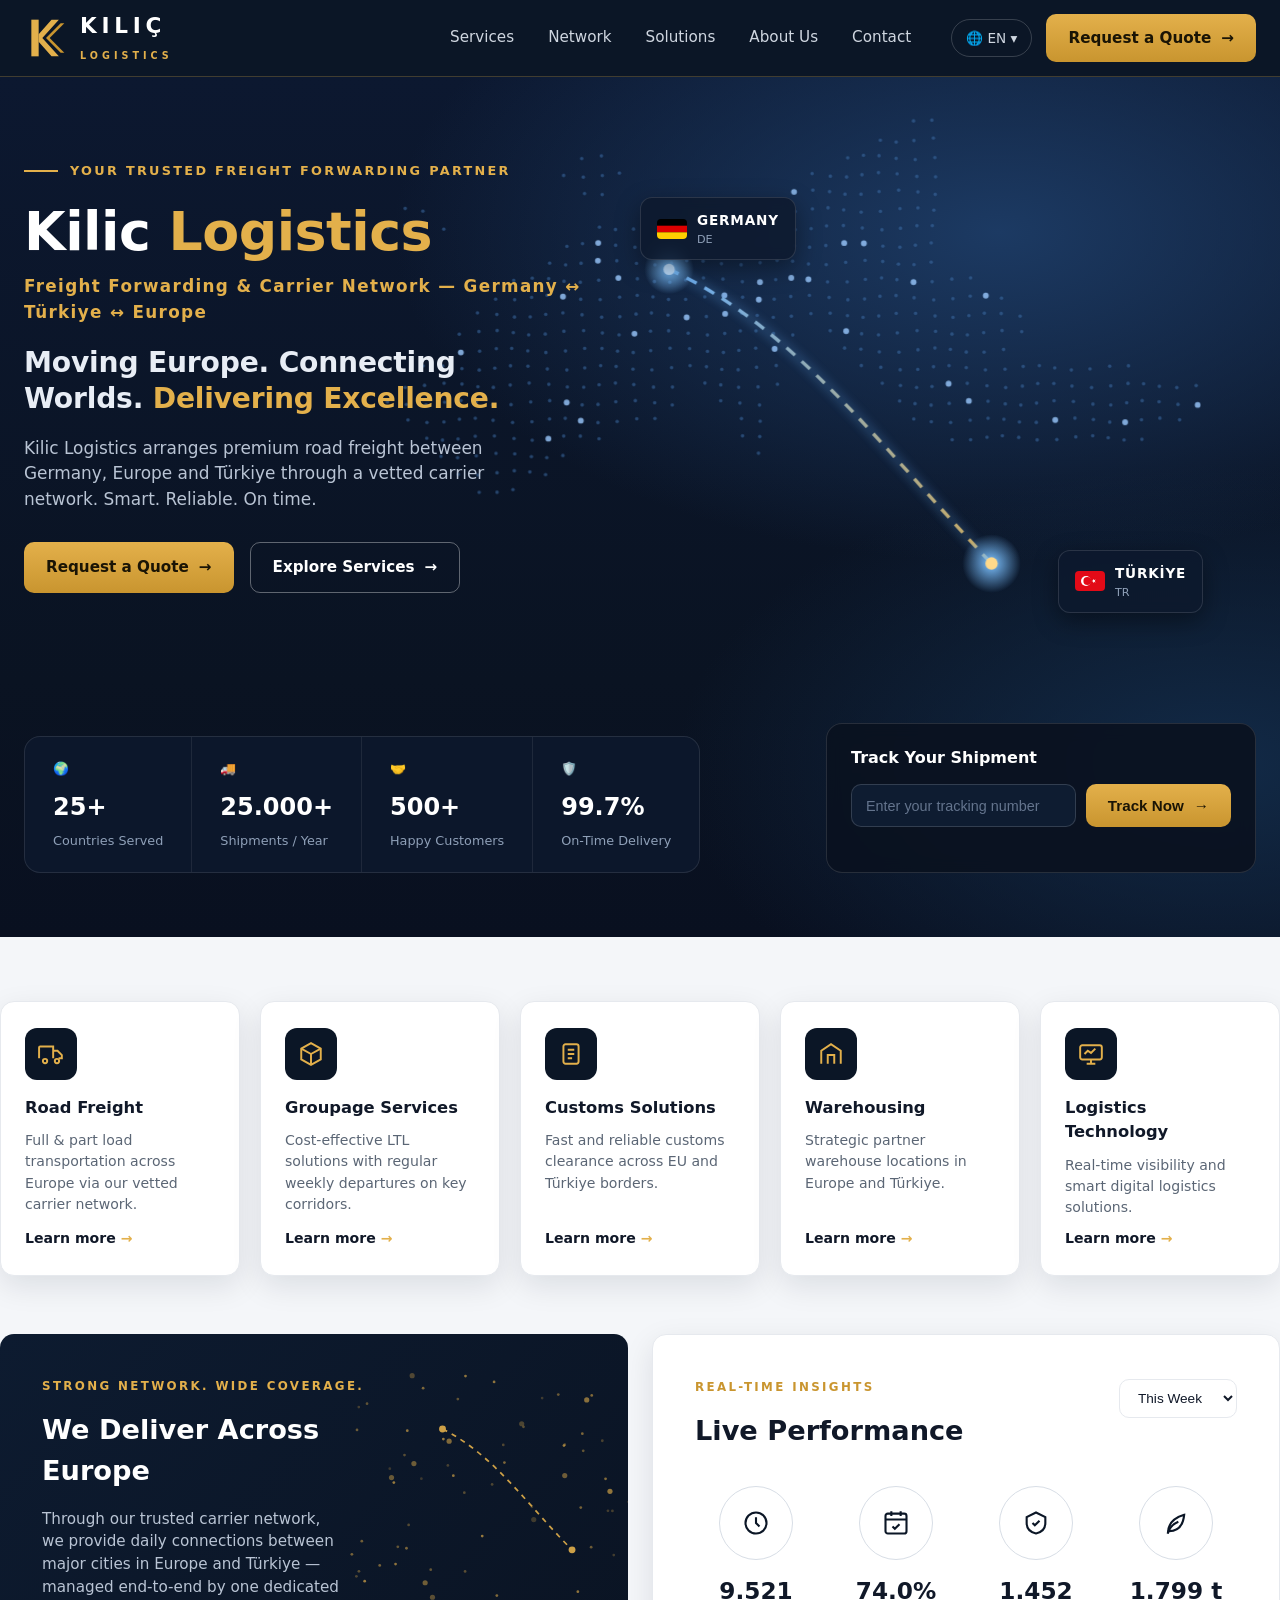
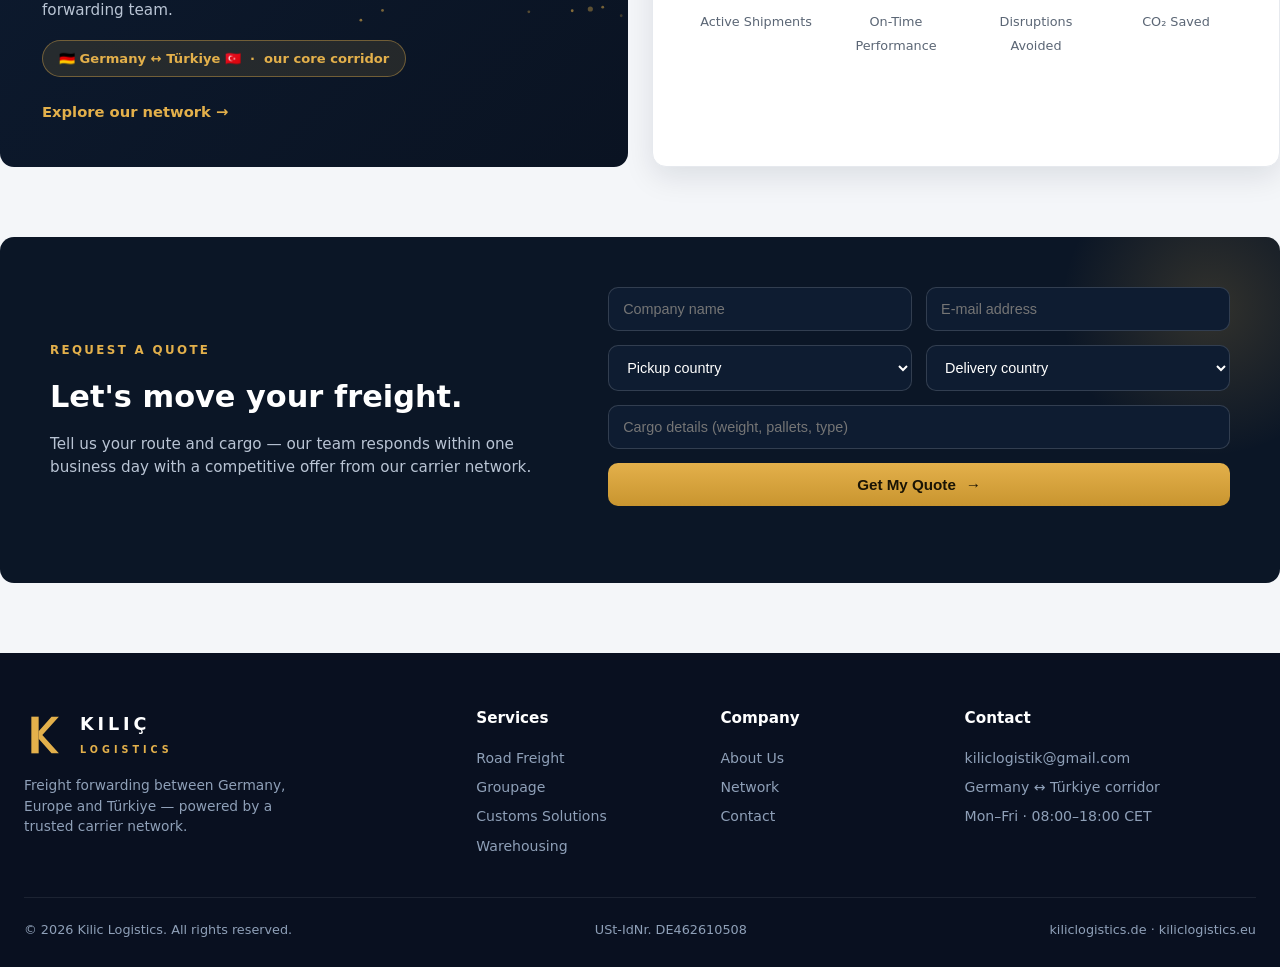
==== commit a90b5698: "Footer: USt-IdNr. DE462610508 + contact email update; JSON-LD vatID/email" ====
--- a/index.html
+++ b/index.html
@@ -28,6 +28,8 @@
       "@id": "https://markuslimburg.github.io/kiliclogistik/#org",
       "name": "Kilic Logistics",
       "legalName": "KILIÇ KRİPTO TRANSPORT LOJİSTİK BİLİŞİM VE TEKNOLOJİLERİ A.Ş.",
+      "vatID": "DE462610508",
+      "email": "kiliclogistik@gmail.com",
       "alternateName": ["Kilic Logistik", "Kılıç Lojistik"],
       "url": "https://markuslimburg.github.io/kiliclogistik/",
       "description": "Kilic Logistics organizes freight forwarding, carrier network and road transport solutions between Germany, Türkiye and Europe.",
@@ -445,13 +447,14 @@
       </div>
       <div>
         <h4>Contact</h4>
-        <a href="mailto:info@kiliclogistics.eu">info@kiliclogistics.eu</a>
+        <a href="mailto:kiliclogistik@gmail.com">kiliclogistik@gmail.com</a>
         <a href="#">Germany ↔ Türkiye corridor</a>
         <a href="#">Mon–Fri · 08:00–18:00 CET</a>
       </div>
     </div>
     <div class="foot-bottom">
       <span>© 2026 Kilic Logistics. All rights reserved.</span>
+      <span>USt-IdNr. DE462610508</span>
       <span>kiliclogistics.de · kiliclogistics.eu</span>
     </div>
   </div>
